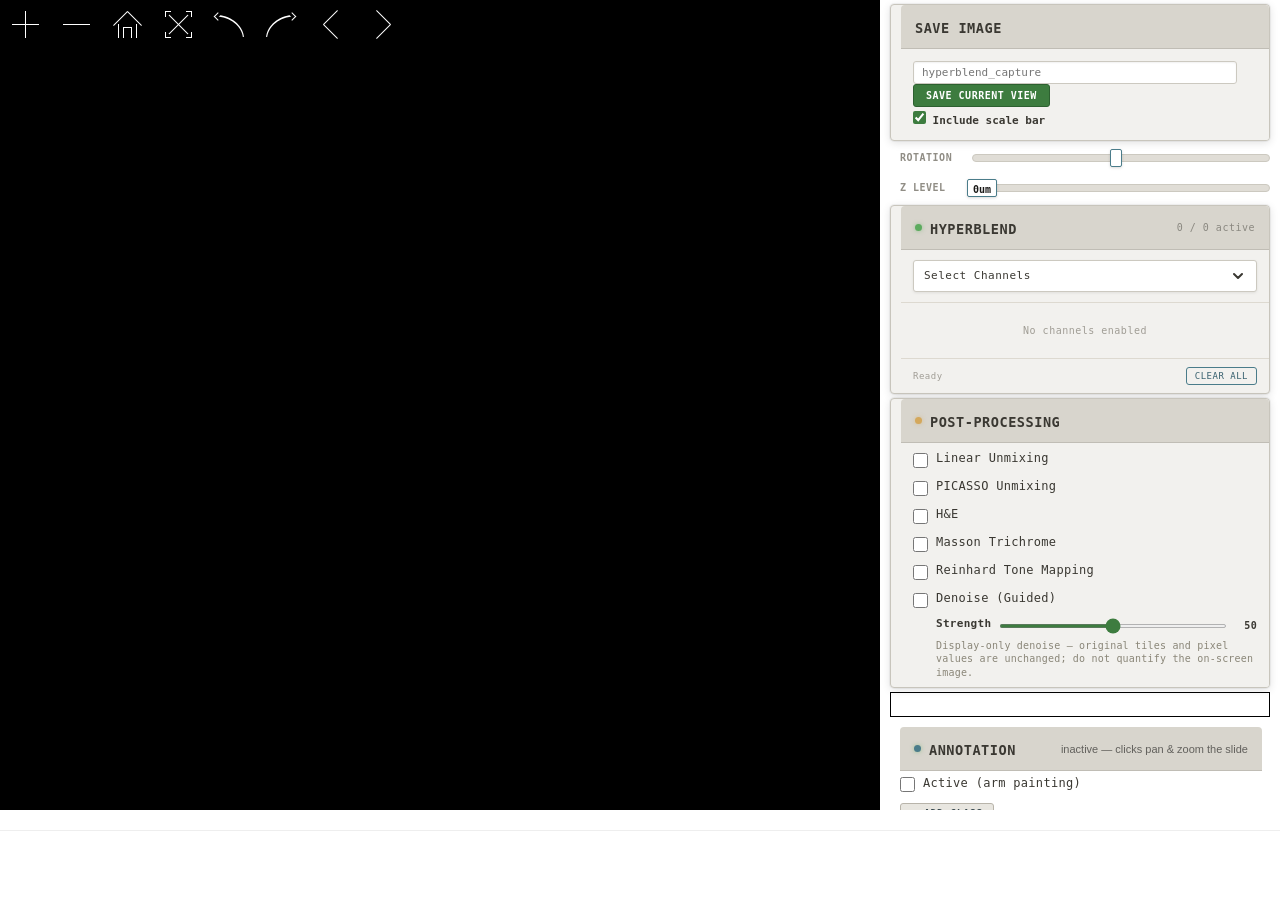
==== zstackHyper.html @ a33de5a5 "feat(annotator): v3.4.4 — the trace step is automatic; halved default vertex density Folds the secon" ====
<!DOCTYPE html>
<html lang="en" style="height:100%">

<head>
	<link rel="icon" href="data:,">
	<script src="openseadragon/lib/jquery-2.2.0.min.js"></script>
	<script src="openseadragon/lib/jquery-ui-1.12.1.min.js"></script>
	<link rel="stylesheet" href="openseadragon/lib/jquery-ui.css">
	<link rel="stylesheet" href="openseadragon/style.css">
	<meta charset="UTF-8">
	<title>hyperOSD Multi-Channel Blending</title>
	<link rel="stylesheet" href="openseadragon/static/css/NISTStyle.css">
	<link rel="stylesheet" href="openseadragon/static/css/NISTPages.css">
	<meta name="viewport" content="width=device-width, initial-scale=1.0">
	<style>
		#filterWindow h3 {
			font-size: 0.85em;
			margin: 8px 0 4px 0;
			padding: 0;
		}

		#filterWindow ul,
		#filterWindow>div:not(#rotationSlider):not(#zlevel) {
			padding-left: 10px;
			margin: 4px 0;
			list-style: none;
		}

		#filterWindow .ui-slider {
			width: 100%;
			margin: 5px 0;
		}

		/* ── Variant A: PICASSO generate-workflow zone, progress bar, pip strip,
		   dependency line, and status band now live in openseadragon/style.css
		   (shared single source of truth across all three viewer copies). ── */
	</style>
</head>

<body>
	<section class="demo">
		<div style="display:flex; width:100%; height:90vh;">
			<div style="flex:1; min-width:0;">
				<div id="openseadragon" role="region" aria-label="Hyperspectral image viewer"
					style="width:100%; height:100%; background-color:black; position:relative;">
					<!-- Spectrum Inspector Panel -->
					<div id="spectrumPanel">
						<div class="sp-header">
							<span class="sp-title-label">Spectrum Inspector</span>
							<span id="spTitle">Pixel (&mdash;, &mdash;)</span>
							<button class="sp-close" id="spClose" title="Close"
								aria-label="Close spectrum inspector">&times;</button>
						</div>
						<canvas id="spPlotCanvas" class="sp-plot" width="380" height="140"></canvas>
						<div class="sp-values" id="spValues"></div>
						<div class="sp-add-row">
							<select id="spComponentSelect" aria-label="Output component">
								<option value="1">Component 1</option>
								<option value="2">Component 2</option>
							</select>
							<button id="spAddToMatrix" title="Add spectrum to unmixing matrix">Add to Matrix</button>
						</div>
						<div class="sp-confirm-popup" id="spConfirmPopup">
							<span id="spConfirmMsg">Replace Component?</span>
							<div class="sp-confirm-btns">
								<button id="spConfirmYes">Replace</button>
								<button id="spConfirmNo">Cancel</button>
							</div>
						</div>
					</div>
				</div>
			</div>
			<div id="filterWindow"
				style="width:400px; min-width:250px; max-height:90vh; overflow-y:auto; overflow-x:hidden; padding:0 10px; box-sizing:border-box;">
				<div id="saveImageSection">
					<div class="cs-header">
						<h3>Save Image</h3>
					</div>
					<div style="padding:8px 12px; background:#f2f1ee;">
						<input type="text" id="saveFilename" placeholder="hyperblend_capture"
							aria-label="Save filename"><br>
						<button id="saveImageBtn">Save Current View</button><br>
						<label><input type="checkbox" id="includeScalebar" checked> Include scale bar</label>
					</div>
				</div>
				<div class="vc-row">
					<span class="vc-label">Rotation</span>
					<div class="vc-slider-wrap">
						<div id="rotationSlider" aria-label="Rotation"></div>
					</div>
				</div>
				<div class="vc-row">
					<span class="vc-label">Z Level</span>
					<div class="vc-slider-wrap">
						<div id="zlevel" aria-label="Z Level">
							<div id="custom-zhandle" class="ui-slider-handle"></div>
						</div>
					</div>
				</div>
				<!-- Channel Selector (HyperBlend) -->
				<div id="channelSelector">
					<div class="cs-header">
						<div class="cs-indicator"></div>
						<h3 id="csTitle">HyperBlend</h3>
						<span class="cs-count" id="csChannelCount">0 / 0 active</span>
					</div>
					<div class="cs-dropdown-zone">
						<button class="cs-dropdown-trigger" id="csDropdownTrigger" type="button" aria-haspopup="listbox"
							aria-expanded="false">
							<span class="cs-label">Select Channels</span>
							<span class="cs-arrow">
								<svg viewBox="0 0 10 10">
									<polyline points="1,3 5,7 9,3" />
								</svg>
							</span>
						</button>
						<div class="cs-dropdown-menu" id="csDropdownMenu" role="listbox" aria-label="Channel selection">
						</div>
					</div>
					<div class="cs-controls-zone" id="csControlsZone">
						<div class="cs-controls-empty" id="csEmptyMsg">No channels enabled</div>
					</div>
					<div class="cs-footer">
						<span class="cs-status" id="csStatusText" aria-live="polite">Ready</span>
						<button class="cs-btn-clear" id="csBtnClear">Clear All</button>
					</div>
				</div>
				<!-- Post-Processing below HyperBlend -->
				<div id="postProcessSection">
					<div class="cs-header">
						<div class="cs-indicator" style="background:#d4a85c; box-shadow:0 0 4px rgba(212,168,92,0.5);">
						</div>
						<h3>Post-Processing</h3>
					</div>
					<div style="padding:4px 12px; background:#f2f1ee;">
						<label class="pp-toggle"><input type="checkbox" id="unmixToggle"><span>Linear
								Unmixing</span></label>
						<label class="pp-toggle"><input type="checkbox" id="picassoToggle"><span>PICASSO
								Unmixing</span></label>
						<label class="pp-toggle"><input type="checkbox" id="heToggle"><span>H&amp;E</span></label>
						<label class="pp-toggle"><input type="checkbox" id="trichromeToggle"><span>Masson
								Trichrome</span></label>
						<label class="pp-toggle"><input type="checkbox" id="reinhardToggle"><span>Reinhard Tone
								Mapping</span></label>
						<label class="pp-toggle"><input type="checkbox" id="denoiseToggle" title="Display-only denoise — original tiles and pixel values are unchanged; do not quantify the on-screen image."><span>Denoise (Guided)</span></label>
						<div id="denoiseStrengthRow"><label for="denoiseStrength">Strength</label><input type="range" id="denoiseStrength" min="0" max="100" step="1" value="50"><span id="denoiseStrengthVal">50</span></div>
						<div id="denoiseDisplayNote">Display-only denoise — original tiles and pixel values are unchanged; do not quantify the on-screen image.</div>
					</div>
				</div>
				<!-- Linear Unmixing Panel (shown when toggle is on) -->
				<div id="unmixPanel" style="display:none;">
					<div class="cs-header" style="justify-content:space-between;">
						<h3>Linear Unmixing</h3>
						<span style="display:flex; gap:6px; align-items:center;">
							<span id="unmixEngagedBadge" class="engaged-badge off">OFF</span>
							<span
								style="font-family:'JetBrains Mono',monospace; font-size:9px; font-weight:600; color:#fff; background:#4a7c8a; padding:2px 6px; border-radius:3px; letter-spacing:0.5px;">PRE-BLEND</span>
						</span>
					</div>
					<div id="unmixPanelBody" style="padding:0; background:#f2f1ee; position:relative;">
						<!-- Dimension bar -->
						<div class="unmix-dim-bar">
							<span class="unmix-dim-label">
								<strong id="unmixDimDisplay">4</strong> outputs &times; <strong
									id="unmixInputCount">16</strong> inputs
							</span>
							<select id="unmixOutputCount" class="pp-select" aria-label="Output channel count">
								<option value="2">2 out</option>
								<option value="3">3 out</option>
								<option value="4" selected>4 out</option>
								<option value="5">5 out</option>
								<option value="6">6 out</option>
								<option value="7">7 out</option>
								<option value="8">8 out</option>
							</select>
						</div>
						<!-- Auto-load status -->
						<div class="unmix-input-zone">
							<span id="autoLoadMsg" class="unmix-autoload-msg" aria-live="polite"></span>
						</div>
						<!-- Status message -->
						<div class="unmix-status-wrap">
							<span id="unmixStatus" class="unmix-status-msg" aria-live="polite"></span>
						</div>
						<!-- Button row -->
						<div class="unmix-btn-row">
							<button id="unmixApply" class="pp-btn pp-btn-apply">Apply</button>
							<button id="unmixZero" class="pp-btn pp-btn-clear" title="Zero out the matrix (does not disengage the filter)">Zero</button>
							<button id="unmixReload" class="pp-btn pp-btn-clear" disabled>Reload</button>
							<label class="pp-btn pp-btn-clear" style="cursor:pointer; margin:0;">
								Load<input type="file" id="unmixLoadFile" accept=".txt" style="display:none">
							</label>
							<button id="unmixSave" class="pp-btn pp-btn-clear">Save</button>
						</div>
						<!-- Editable table editor zone -->
						<div class="unmix-editor-zone" id="unmixEditorZone">
							<div class="unmix-editor-header">
								<span>Matrix Editor</span>
								<span class="unmix-pinv-tag" id="unmixPinvTag" style="display:none;">pinv
									computed</span>
								<span class="unmix-dirty-tag" id="unmixDirtyTag">edited</span>
							</div>
							<div class="unmix-table-scroll">
								<table class="unmix-matrix-table" id="unmixMatrixTable"></table>
							</div>
							<div class="unmix-row-confirm-popup" id="unmixRowConfirmPopup">
								<span id="unmixRowConfirmMsg">Remove Component?</span>
								<div class="unmix-row-confirm-btns">
									<button id="unmixRowConfirmYes">Remove</button>
									<button id="unmixRowConfirmNo">Cancel</button>
								</div>
							</div>
						</div>
					</div>
				</div>
				<!-- PICASSO Unmixing Panel (shown when toggle is on) -->
				<div id="picassoPanel" style="display:none;">
					<div class="cs-header" style="justify-content:space-between;">
						<h3>PICASSO Unmixing</h3>
						<span style="display:flex; gap:6px; align-items:center;">
							<span id="picassoEngagedBadge" class="engaged-badge off">OFF</span>
							<span
								style="font-family:'JetBrains Mono',monospace; font-size:9px; font-weight:600; color:#fff; background:#7a4a8a; padding:2px 6px; border-radius:3px; letter-spacing:0.5px;">PRE-BLEND</span>
						</span>
					</div>
					<div id="picassoPanelBody" style="padding:0; background:#f2f1ee; position:relative;">
						<!-- Generate workflow (Variant A: folded-in #hpDebugSection content) -->
						<div class="gen-zone">
							<div class="gen-row">
								<button id="hpExtractBtn" type="button"><span class="ic"></span>Generate from current view</button>
								<span class="gen-hint"><b>10 iterations</b> on the visible FOV<br>runs in your browser</span>
							</div>
							<div id="hpProgressBar" style="display:none;"><span class="hp-prog-fill"></span><span class="hp-prog-label">Optimizing…</span></div>
							<div class="pip-strip" id="hpPipStrip" aria-hidden="true" style="display:none;"><span class="pip"></span><span class="pip"></span><span class="pip"></span><span class="pip"></span><span class="pip"></span><span class="pip"></span><span class="pip"></span><span class="pip"></span><span class="pip"></span><span class="pip"></span></div>
							<!-- dep status collapsed to one quiet line; expands on click (pure CSS) -->
							<div id="hpDepPanel">
								<input class="dep-collapse" type="checkbox" id="hpDepCollapse">
								<label class="hp-dep-head" for="hpDepCollapse">
									<span class="hp-dep-summary">
										<span class="hp-dep-dot ok" id="hpDepDot"></span>
										<span class="txt" id="hpDepSummaryTxt">Optimizer (in-browser) ready</span>
										<span class="hp-dep-chev">▶</span>
									</span>
									<button id="hpDepRetry" type="button" onclick="event.preventDefault()">Recheck</button>
								</label>
								<div id="hpDepRows"></div>
							</div>
						</div>
						<!-- Dimension bar (N × N matrix) -->
						<div class="unmix-dim-bar">
							<span class="unmix-dim-label">
								<strong id="picassoNDisplay">4</strong>&times;<strong id="picassoNDisplay2">4</strong> matrix
							</span>
						</div>
						<div class="unmix-input-zone" style="padding-top:0;"><span class="unmix-autoload-msg" style="color:#a0764a;">Note: PICASSO currently supports up to 8 channels (N&le;8).</span></div>
						<!-- Auto-load status -->
						<div class="unmix-input-zone">
							<span id="autoLoadMsgPicasso" class="unmix-autoload-msg" aria-live="polite"></span>
						</div>
						<!-- Status band (idle / working / success / unavailable) -->
						<div class="status-band idle" id="picassoStatusBand">
							<span class="lamp"></span>
							<span id="picassoStatus" class="unmix-status-msg" aria-live="polite"></span>
						</div>
						<!-- Button row -->
						<div class="unmix-btn-row">
							<button id="picassoApply" class="pp-btn pp-btn-apply">Apply</button>
							<button id="picassoReload" class="pp-btn pp-btn-clear">Reload</button>
							<label class="pp-btn pp-btn-clear" style="cursor:pointer; margin:0;">
								Load<input type="file" id="picassoLoadFile" accept=".txt" style="display:none">
							</label>
							<button id="picassoSave" class="pp-btn pp-btn-clear">Save</button>
						</div>
						<!-- Matrix editor zone: K stacked N×N tables -->
						<div class="unmix-editor-zone" id="picassoEditorZone">
							<div class="unmix-editor-header">
								<span>Matrix Editor (K stacked tables)</span>
								<span class="picasso-loaded-tag" id="picassoLoadedTag" style="display:none;">picasso v1
									loaded</span>
								<span class="unmix-dirty-tag" id="picassoDirtyTag">edited</span>
							</div>
							<div class="unmix-table-scroll">
								<div id="picassoMatrixTables"></div>
							</div>
						</div>
					</div>
				</div>
				<!-- H&E / Trichrome NIST spinner rows appear here -->
				<ul id="selected"></ul>
				<!-- Hidden: NIST bundle appends filter entries here; toggle via checkboxes above -->
				<ul id="available" style="display:none;"></ul>
				<!-- ANNOTATION-MARKUP-START -->
				<div id="osdAnnSection">
					<div class="cs-header"><span class="cs-indicator osd-ann-dot"></span><h3>Annotation</h3><span id="osdAnnStatus" aria-live="polite"></span></div>
					<label class="pp-toggle"><input type="checkbox" id="osdAnnActive"><span>Active (arm painting)</span></label>
					<div id="osdAnnClassList" class="ann-class-list"></div>
					<button id="osdAnnAddClass" class="pp-btn">+ Add class</button>
					<div class="pp-row">
						<label><input type="radio" name="osdAnnTool" id="osdAnnToolPolygon" value="polygon" checked title="Click to place vertices; double-click or Enter closes; click-drag draws freehand and closes on release; Esc cancels. Click inside one of your polygons to select it and drag its handles to reshape, or drag on an edge to add a handle; click a handle to select it (it turns yellow), then Backspace/Delete removes it (a triangle keeps its three); Esc deselects. The eraser cannot remove pixels inside a hand-drawn polygon — it only erases brush paint outside them (traced polygons are editable with the brush and eraser). Backspace/Delete removes the selected polygon (erases that class's pixels inside it — Undo restores both)."> Polygon (P)</label>
						<label><input type="radio" name="osdAnnTool" id="osdAnnToolBrush" value="brush" title="Paint with the active class. Hold Alt to erase (Brush mode only). Shift+wheel resizes the brush."> Brush (B)</label>
					</div>
					<div class="pp-row">
						<span>Brush</span>
						<input type="range" id="osdAnnBrushSize" min="1" max="100" step="1" value="25">
						<span id="osdAnnBrushSizeVal">25</span><span>px</span>
					</div>
					<div class="pp-row">
						<span title="Resolution of the mask PNGs Save Mask writes (shorter side in px). Any setting reloads here; Full keeps every pixel.">Downscale</span>
						<label><input type="radio" name="osdAnnDownscale" value="none"> Full</label>
						<label><input type="radio" name="osdAnnDownscale" value="4096" checked> 4096</label>
						<label><input type="radio" name="osdAnnDownscale" value="2048"> 2048</label>
					</div>
					<button id="osdAnnClearBtn" class="pp-btn pp-btn-clear">Clear Mask</button>
					<button id="osdAnnSaveBtn" class="pp-btn" title="Downloads one binary PNG per class with pixels (white = that class, black = everything else) at the Downscale resolution, PLUS a classes.json — several files at once. To reopen here, Load Mask them ALL together.">Save Mask</button>
					<button id="osdAnnLoadBtn" class="pp-btn" title="Reopen a save — select EVERY mask PNG from that save AND its classes.json together in one pick (multi-select). A single PNG on its own loads as a legacy label mask and its pixels are traced into editable polygons.">Load Mask</button>
					<input type="file" id="osdAnnLoadFile" accept=".png,.json,image/png,application/json" multiple style="display:none">
					<button id="osdAnnUndoBtn" class="pp-btn" disabled>Undo</button>
					<button id="osdAnnRedoBtn" class="pp-btn" disabled>Redo</button>
					<style>
						#osdAnnSection { padding: 6px 8px; }
						#osdAnnSection .osd-ann-dot { background: #4a7c8a; }
						#osdAnnSection .pp-row { display: flex; align-items: center; gap: 6px; margin: 4px 0; }
						#osdAnnSection #osdAnnBrushSize { flex: 1; }
						#osdAnnSection #osdAnnStatus { margin-left: auto; font-size: 11px; opacity: 0.8; }
						#osdAnnSection button { margin: 4px 4px 0 0; }
							#osdAnnSection .pp-btn:not(.pp-btn-clear) { background: #e8e6e0; color: #3a4a50; border: 1px solid #b8b4aa; }
							#osdAnnSection .pp-btn:not(.pp-btn-clear):hover:not(:disabled) { background: #4a7c8a; color: #fff; border-color: #4a7c8a; }
							#osdAnnSection .pp-btn:disabled { opacity: 0.45; cursor: default; }
							#osdAnnSection.ann-disarmed .pp-row { opacity: 0.45; }
							#osdAnnSection #osdAnnSaveBtn { background: #4a7c8a; color: #fff; border-color: #3a6270; }
							#osdAnnSection #osdAnnSaveBtn:hover:not(:disabled) { background: #3a6270; border-color: #2d4d58; }
						#osdAnnClassList .ann-crow{display:flex;align-items:center;gap:6px;margin:3px 0;}
						#osdAnnClassList input[type=color]{width:22px;height:22px;padding:0;border:none;}
						#osdAnnClassList input[type=text]{flex:1;}
					</style>
				</div>
				<!-- ANNOTATION-MARKUP-END -->
			</div>
		</div>
	</section>

	<hr>
	<!-- Phase 1: Load OSD 6.0.2 -->
	<script src="openseadragon/openseadragon-bin-6.0.2/openseadragon.js"></script>

	<!-- Phase 2: Snapshot OSD 6.0.2 properties before the filter bundle's
	     embedded OSD 2.1.0 clobbers them. The bundle's "||" guard only
	     protects the top-level function, but its IIFEs still overwrite
	     constructors (Viewer, Tile, TiledImage, etc.) on the same object. -->
	<script type="text/javascript">
		var imagePath = 'openseadragon/images';
		window.__osd602 = { props: {}, viewerProto: {} };
		(function () {
			var osd = window.OpenSeadragon;
			Object.getOwnPropertyNames(osd).forEach(function (key) {
				window.__osd602.props[key] = Object.getOwnPropertyDescriptor(osd, key);
			});
			if (osd.Viewer) {
				Object.getOwnPropertyNames(osd.Viewer.prototype).forEach(function (key) {
					window.__osd602.viewerProto[key] = Object.getOwnPropertyDescriptor(osd.Viewer.prototype, key);
				});
			}
		})();
	</script>

	<!-- Phase 3: Load filter bundle (OSD 2.1.0 clobbers, filter plugin adds Filters/FilterPlugin/setFilterOptions) -->
	<script src="openseadragon/openseadragon-filtering-nistfuncs-12ch.js"></script>

	<!-- Phase 4: Restore OSD 6.0.2 properties, keeping filter plugin additions -->
	<script type="text/javascript">
		(function () {
			var osd = window.OpenSeadragon;
			var snap = window.__osd602;

			// Save filter plugin additions before restoring 6.0.2
			var savedFilters = osd.Filters;
			var savedFilterPlugin = osd.FilterPlugin;
			var savedSetFilterOptions = osd.Viewer && osd.Viewer.prototype.setFilterOptions;

			// Restore all 6.0.2 own properties (overwrites 2.1.0 clobbers)
			Object.keys(snap.props).forEach(function (key) {
				Object.defineProperty(osd, key, snap.props[key]);
			});
			// Restore 6.0.2 Viewer.prototype methods
			if (osd.Viewer) {
				Object.keys(snap.viewerProto).forEach(function (key) {
					Object.defineProperty(osd.Viewer.prototype, key, snap.viewerProto[key]);
				});
			}

			// Delete OSD 2.1.0-only properties that leaked onto the namespace and
			// were NOT present in the 6.0.2 snapshot. defineProperty above restored
			// every 6.0.2-era own prop, but any property the 2.1.0 IIFE *added*
			// (rather than clobbered) survives the restore. Sweep them out so the
			// namespace matches 6.0.2 + the two filter-plugin additions we keep.
			// MUST run before Phases 5/6 (hyperblend-webgl.js + scalebar) add their
			// own OSD props — running later would delete those and break the drawer.
			// setFilterOptions lives on Viewer.prototype (not osd), so it is untouched.
			Object.getOwnPropertyNames(osd).forEach(function (key) {
				if (Object.prototype.hasOwnProperty.call(snap.props, key)) return;
				if (key === 'Filters' || key === 'FilterPlugin') return;
				console.warn('[hyperOSD] shim: deleting OSD 2.1.0-only leaked property: ' + key);
				try { delete osd[key]; } catch (e) { }
			});

			// Re-apply filter plugin additions onto restored 6.0.2
			osd.Filters = savedFilters;
			osd.FilterPlugin = savedFilterPlugin;
			if (savedSetFilterOptions) {
				osd.Viewer.prototype.setFilterOptions = savedSetFilterOptions;
			}

			delete window.__osd602;
			console.log("[hyperOSD] OSD " + osd.version.versionStr + " restored with NIST filter plugin.");
		})();
	</script>

	<!-- Phase 4b: Suppress OSD 6.0.2 deprecation warnings from the NIST filter bundle -->
	<script type="text/javascript">
		(function () {
			var osdConsole = OpenSeadragon.console;
			var origError = osdConsole.error;
			var origWarn = osdConsole.warn;
			// Once-per-unique-message suppression: the first occurrence of each
			// distinct deprecation message (keyed on the first ~60 chars) is logged
			// once via the ORIGINAL console fn (bypassing the filter — no recursion),
			// prefixed so it is clearly a one-time audit. Subsequent identical
			// messages are swallowed. Not a fixed allowlist (OSD uses several
			// phrasings) and not init-time-only (the canvas path emits per-tile).
			var seenDeprecations = {};
			osdConsole.error = function () {
				if (arguments[0] && typeof arguments[0] === 'string' && arguments[0].indexOf('deprecated') !== -1) {
					var ekey = arguments[0].slice(0, 60);
					if (!seenDeprecations[ekey]) {
						seenDeprecations[ekey] = true;
						origError.call(osdConsole, '[hyperOSD] suppressing repeated OSD deprecation:', arguments[0]);
					}
					return;
				}
				origError.apply(osdConsole, arguments);
			};
			osdConsole.warn = function () {
				if (arguments[0] && typeof arguments[0] === 'string' && arguments[0].indexOf('deprecated') !== -1) {
					var wkey = arguments[0].slice(0, 60);
					if (!seenDeprecations[wkey]) {
						seenDeprecations[wkey] = true;
						origWarn.call(osdConsole, '[hyperOSD] suppressing repeated OSD deprecation:', arguments[0]);
					}
					return;
				}
				origWarn.apply(osdConsole, arguments);
			};
		})();
	</script>

	<!-- Phase 5: Load HyperBlend WebGL drawer (registers as 'hyperblend-webgl' on OpenSeadragon) -->
	<script src="openseadragon/hyperblend-webgl.js"></script>

	<!-- Phase 6: Load scalebar plugin (DOM overlay, safe after OSD 6.0.2 restore) -->
	<script src="openseadragon/openseadragon-scalebar.js"></script>
	<!-- ANNOTATION-SCRIPT-START -->
	<script src="openseadragon/osd-annotator.js"></script>
	<!-- ANNOTATION-SCRIPT-END -->

	<script type="text/javascript">
		// Detect whether to use WebGL blending or CPU fallback
		var useWebGLBlend = (typeof HyperBlendWebGLDrawer !== 'undefined') && HyperBlendWebGLDrawer.isSupported();
		console.log("[hyperOSD] WebGL blending " + (useWebGLBlend ? "ENABLED" : "DISABLED (CPU fallback)"));

		// ===== DATASET CONFIGURATION =====
		// Edit these variables to configure for your dataset.
		// Active config: PICASSO validation medium fixture (single-z, 4ch RGBA, synthetic).
		// To switch back to RGB 12ch real data: set umPerPixel=0.258, zLevelCount=2,
		// zLevelValues=[0,3], channelsPerImage=3, defaultChannels=[1,2,3],
		// defaultPicasso=false, and swap the commented imageSources blocks below.
		var umPerPixel = 1.0;            // synthetic — scale bar is decorative for this fixture
		var zLevelCount = 2;             // multi-z z-switch test fixture (see demo/multi_z_test/)
		var zLevelValues = [0, 3];    // z-level labels in micrometers
		var channelsPerImage = 3;        // 4 = RGBA (all channels active); 3 = RGB (alpha slots locked)
		var defaultChannels = [1, 2, 3, 4]; // 1-based channel numbers to enable on startup
		var imageSources = [             // DZI tile source paths (grouped by z-level)
			// Multi-z z-switch test fixture (generated by demo/multi_z_test/generate_multi_z_dataset.py).
			// Backup of the previous single-z PICASSO config lives in
			//   demo/multi_z_test/zstackHyper_config_backup.txt
			//"demo/multi_z_test/deepzoom_RGBA/0.0um/1/stitch.xml",
			//"demo/multi_z_test/deepzoom_RGBA/1.0um/1/stitch.xml",
			//"demo/multi_z_test/deepzoom_RGBA/2.0um/1/stitch.xml",
			// Synthetic 16ch test dataset (4 spectral components, peaks at ch2/6/12/15)
			// "test_synthetic/deepzoom_RGBA/0.0um/1/stitch.xml",
			// "test_synthetic/deepzoom_RGBA/0.0um/2/stitch.xml",
			// "test_synthetic/deepzoom_RGBA/0.0um/3/stitch.xml",
			// "test_synthetic/deepzoom_RGBA/0.0um/4/stitch.xml",
			// // RGBA 16ch (real data)
			// "hyperBlend_SampleData/deepzoom_RGBA_16CH/0.0um/1/stitch.xml",
			// "hyperBlend_SampleData/deepzoom_RGBA_16CH/0.0um/2/stitch.xml",
			// "hyperBlend_SampleData/deepzoom_RGBA_16CH/0.0um/3/stitch.xml",
			// "hyperBlend_SampleData/deepzoom_RGBA_16CH/0.0um/4/stitch.xml",
			// "hyperBlend_SampleData/deepzoom_RGBA_16CH/4.0um/1/stitch.xml",
			// "hyperBlend_SampleData/deepzoom_RGBA_16CH/4.0um/2/stitch.xml",
			// "hyperBlend_SampleData/deepzoom_RGBA_16CH/4.0um/3/stitch.xml",
			// "hyperBlend_SampleData/deepzoom_RGBA_16CH/4.0um/4/stitch.xml",
			// PICASSO validation — medium fixture (more visible mixing, ≤3 LSB recovery)
			// "demo/picasso-validation/deepzoom_RGBA/medium/0.0um/1/stitch.xml",
			// // PICASSO validation — gentle fixture (committed, deterministic, 4ch synthetic)
			// "demo/picasso-validation/deepzoom_RGBA/gentle/0.0um/1/stitch.xml",
			// RGB 12ch real data (gitignored) — also restore scalar config above
			 "hyperBlend_SampleData/deepzoom_RGB_12CH/0.0um/1/stitch.xml",
			 "hyperBlend_SampleData/deepzoom_RGB_12CH/0.0um/2/stitch.xml",
			 "hyperBlend_SampleData/deepzoom_RGB_12CH/0.0um/3/stitch.xml",
			 "hyperBlend_SampleData/deepzoom_RGB_12CH/0.0um/4/stitch.xml",
			 "hyperBlend_SampleData/deepzoom_RGB_12CH/3.0um/1/stitch.xml",
			 "hyperBlend_SampleData/deepzoom_RGB_12CH/3.0um/2/stitch.xml",
			 "hyperBlend_SampleData/deepzoom_RGB_12CH/3.0um/3/stitch.xml",
			 "hyperBlend_SampleData/deepzoom_RGB_12CH/3.0um/4/stitch.xml",
		];
		// ----- Linear Unmixing default matrix -----
		// Path is relative to this HTML file. If missing or NaN, a zero-filled table is shown.
		// Empty ('') by default so the viewer runs cleanly with no probe; set a
		// filename (e.g. 'unmix_matrix.txt') to auto-load a matrix on startup.
		var matrixFileName = '';
		var defaultUnmixing = false;              // true = auto-Apply Linear Unmixing on startup (requires matrixFileName)

		// ----- PICASSO default matrix (K stacked N×N iteration matrices) -----
		// Path is relative to this HTML file. Empty ('') by default so the viewer
		// runs cleanly with no probe; set a filename (e.g.
		// 'demo/picasso-validation/medium_M_p.txt') to auto-load on startup.
		var picassoMatrixFileName = '';
		var defaultPicasso = false;               // true = auto-Apply PICASSO on startup (requires picassoMatrixFileName)

		// ----- Post-processing filter defaults -----
		var defaultHE = false;                    // true = enable H&E staining on startup
		var defaultTrichrome = false;             // true = enable Masson Trichrome on startup (mutex with H&E)
		var defaultReinhard = false;              // true = Reinhard tone mapping on startup (false = knee curve)

		// ----- Channel customization -----
		var defaultChannelHues = {};              // per-channel hue overrides, 1-based: e.g. {1: 0.0, 3: 0.33, 5: 0.66}

		// ----- Viewer feel ----- (subjective; tuned for snappier pan/zoom. OSD defaults: animationTime 1.2, springStiffness 6.5)
		var animationTime = 0.7;                  // seconds for pan/zoom spring to settle (lower = snappier)
		var springStiffness = 8.0;                // pan/zoom spring stiffness (higher = snappier)
		// ===== END DATASET CONFIGURATION =====

		// Derive channel mode from channelsPerImage and expose globally for WebGL drawer
		if (channelsPerImage === 3) {
			window.__hyperBlendChannelMode = 'rgb';
		}

		var viewer = new OpenSeadragon({
			id: 'openseadragon',
			preserveViewport: true,
			showRotationControl: true,
			showNavigator: false,
			maxZoomPixelRatio: 15,
			prefixUrl: "openseadragon/openseadragon-bin-6.0.2/",
			crossOriginPolicy: 'Anonymous',
			// Raised from OSD default (200) to 300 for cache headroom. The WebGL
			// drawer's GPU tile cache and tile-drop rejection logic retain fine
			// tiles independently of OSD's cache, so OSD eviction does not cause
			// visual degradation.
			maxImageCacheCount: 300,
			// Concurrent tile-load cap, bounding gesture flooding on large 1024px datasets
			// (the pipeline standard, where this is the right tradeoff). Real-GPU 16ch
			// testing: a low cap (8) made fast zoom-out visibly tile-in on a non-standard
			// 256px dataset; 24 is the chosen balance. Small-tile / many-source datasets
			// that still lag can raise toward 0 (unbounded = pre-3.1 behavior).
			imageLoaderLimit: 24,
			animationTime: animationTime,
			springStiffness: springStiffness,
			immediateRender: true,
			// Use WebGL HyperBlend drawer if supported, otherwise fall back to canvas
			// (canvas mode uses the NIST filter bundle for CPU-based blending)
			drawer: useWebGLBlend ? ['hyperblend-webgl', 'canvas'] : 'canvas'
		});

		$('#filterWindow').resizable({
			handles: 'w',
			minWidth: 250,
			maxWidth: 800,
			resize: function (event, ui) {
				ui.position.left = ui.originalPosition.left;
			}
		});

		// ---- Save Image button ----
		$('#saveImageBtn').on('click', function () {
			// Use captureCanvas() (readPixels-based) so we don't need
			// preserveDrawingBuffer — saves significant VRAM on Retina/large displays
			var outCanvas;
			if (viewer.drawer.captureCanvas) {
				outCanvas = viewer.drawer.captureCanvas();
			} else {
				// Fallback for canvas drawer
				var canvas = viewer.drawer.canvas;
				if (!canvas) { alert('Canvas not available'); return; }
				outCanvas = document.createElement('canvas');
				outCanvas.width = canvas.width;
				outCanvas.height = canvas.height;
				var ctx2 = outCanvas.getContext('2d');
				ctx2.drawImage(canvas, 0, 0);
			}
			if (!outCanvas) { alert('Capture failed'); return; }

			// Composite a bigger scalebar on bottom-right of saved image
			var ctx = outCanvas.getContext('2d');
			var includeBar = document.getElementById('includeScalebar');
			if (includeBar && includeBar.checked && viewer.scalebarInstance && viewer.scalebarInstance.getAsCanvas) {
				var sbCanvas = viewer.scalebarInstance.getAsCanvas();
				var scale = 2.0;
				var sw = sbCanvas.width * scale;
				var sh = sbCanvas.height * scale;
				var margin = 20;
				var dx = outCanvas.width - sw - margin;
				var dy = outCanvas.height - sh - margin;
				ctx.drawImage(sbCanvas, 0, 0, sbCanvas.width, sbCanvas.height, dx, dy, sw, sh);
			}

			outCanvas.toBlob(function (blob) {
				if (!blob) { alert('Screenshot failed'); return; }
				var url = URL.createObjectURL(blob);
				var a = document.createElement('a');
				a.href = url;
				var rawName = (document.getElementById('saveFilename').value || '').trim();
				var fname;
				if (rawName) {
					fname = rawName.replace(/[<>:"/\\|?*]/g, '_');
					if (!/\.png$/i.test(fname)) fname += '.png';
				} else {
					var ts = new Date().toISOString().replace(/[:.]/g, '-').slice(0, 19);
					fname = 'hyperblend_capture_' + ts + '.png';
				}
				a.download = fname;
				document.body.appendChild(a);
				a.click();
				document.body.removeChild(a);
				setTimeout(function () { URL.revokeObjectURL(url); }, 5000);
			}, 'image/png');
		});

		// ---- DEBUG: PICASSO Phase-2 FOV extraction (demo-only) ----
		// Chunked base64 encoder: a flat btoa(String.fromCharCode(...buf))
		// overflows the call stack at ~1M bytes (1024^2 canvas). Encode in 8KB
		// windows over slices, then btoa the concatenated binary string.
		function _hpBase64(buf) {
			var CHUNK = 0x2000; // 8KB-window of bytes per fromCharCode call
			var binary = '';
			for (var off = 0; off < buf.length; off += CHUNK) {
				binary += String.fromCharCode.apply(null, buf.subarray(off, off + CHUNK));
			}
			return btoa(binary);
		}
		// Shared optimizer-server base URL. Same-origin when the page is served
		// over http(s) by app.py (any port); localhost:8765 fallback only for
		// file:// / standalone. Both _hpGenerate and the dep-panel health check
		// resolve the base through this single helper. (both-files parity token)
		function _hpServerBase() {
			return (window.__HP_SERVER_OVERRIDE || (location.protocol.indexOf('http') === 0 ? location.origin : 'http://127.0.0.1:8765'));
		}
		// Dependency checklist: fetch /health and render the server-reachable line
		// plus one row per optimizer dependency. Fired on page load and on the
		// #hpDepRetry click. Ugly-OK, no v4 theme.
		function _hpHealthCheck() {
			var $rows = $('#hpDepRows');
			if (!$rows.length) return;
			// FINDING 3: drive the COLLAPSED summary dot/text from real worker availability —
			// green "Optimizer (in-browser) ready" when a module worker can run over http,
			// amber "Optimizer (in-browser) unavailable — serve over http://" otherwise. The
			// literal "Optimizer (in-browser)" substring is a byte-identity sync-test guard.
			function _setDepSummary(workerOk) {
				var $dot = $('#hpDepDot'), $txt = $('#hpDepSummaryTxt');
				if ($dot && $dot.length && typeof $dot.removeClass === 'function') { $dot.removeClass('ok bad warn').addClass(workerOk ? 'ok' : 'warn'); }
				if ($txt && $txt.length && typeof $txt.text === 'function') { $txt.text(workerOk ? 'Optimizer (in-browser) ready' : 'Optimizer (in-browser) unavailable — serve over http://'); }
			}
			$rows.html('<div class="hp-dep-line hp-dep-wait">… checking</div>');
			fetch(_hpServerBase() + '/health', { method: 'GET' }).then(function (resp) {
				if (!resp.ok) throw new Error('bad status');
				return resp.json();
			}).then(function (h) {
				// Worker-primary, server-optional framing: the in-browser JS worker is the
				// default optimizer path; the Flask server is opt-in only and its health is
				// informational. Lead with the worker line; render server reachability + deps
				// as the optional secondary section.
				var workerOk = (typeof Worker !== 'undefined' && location.protocol.indexOf('http') === 0);
				_setDepSummary(workerOk);
				var html = workerOk
					? '<div class="hp-dep-line hp-dep-ok">✓ in-browser optimizer ready (primary)</div>'
					: '<div class="hp-dep-line hp-dep-bad">✗ in-browser optimizer unavailable — serve over http://</div>';
				html += '<div class="hp-dep-line hp-dep-ok">✓ optimizer server reachable (optional)</div>';
				var deps = (h && h.deps) ? h.deps : {};
				for (var name in deps) {
					if (!Object.prototype.hasOwnProperty.call(deps, name)) continue;
					var d = deps[name];
					if (d && d.installed) {
						html += '<div class="hp-dep-line hp-dep-ok">✓ ' + name + ' ' + (d.version || '') + ' (optional)</div>';
					} else {
						html += '<div class="hp-dep-line hp-dep-bad">✗ ' + name + ' (missing, optional)</div>';
					}
				}
				$rows.html(html);
			}).catch(function () {
				// In-browser worker is the default no-server path: a failed /health probe
				// is expected and must NOT show the red 'not reachable' banner. Show a
				// benign no-server line instead. Only fall through to the honest red line
				// when the worker is also unavailable (file:// / no Worker support).
				// NOTE: this banner is informational, not a health guarantee — the worker
				// module is validated lazily on first Extract→PICASSO, and _hpRunWorker
				// falls back to the server on a worker load/error/timeout.
				var workerOk = (typeof Worker !== 'undefined' && location.protocol.indexOf('http') === 0);
				_setDepSummary(workerOk);
				if (workerOk) {
					$rows.html('<div class="hp-dep-line hp-dep-ok">✓ in-browser optimizer ready (no server needed)</div>');
				} else {
					$rows.html('<div class="hp-dep-line hp-dep-bad">✗ in-browser optimizer unavailable — serve over http:// (or opt into the server)</div>');
				}
			});
		}
		$(document).on('click', '#hpDepRetry', function () { _hpHealthCheck(); });
		// On-load dep-checklist probe — UNCONDITIONAL (spec Feature 2: probe on page
		// load). When served by hyperpicasso-app the same-origin /health resolves and
		// the checklist auto-renders. Under a bare static fixture (no Flask /health
		// route) the same-origin /health returns 404 → _hpHealthCheck's existing
		// !resp.ok throw → .catch() → honest red 'not reachable' line. The strict
		// no-404 smoke contract whitelists /health (see test_zstack_html_runtime).
		$(window).on('load', function () {
			_hpHealthCheck();
		});
		function _hpExtractFOV() {
			// Step 1: drawer guard — canvas drawer has no FBOs to read.
			if (!viewer || !viewer.drawer || viewer.drawer.getType() !== 'hyperblend-webgl') {
				alert('Extract requires the WebGL drawer (disable H&E/Trichrome/canvas filters)');
				console.warn('[hpExtract] aborted: WebGL drawer required');
				return;
			}
			// Step 2: full visible canvas region, CSS px, origin (0,0). Per the
			// locked API contract, measure viewer.canvas directly so the requested
			// rectangle matches OpenSeadragon's visible canvas exactly.
			var w = viewer.canvas.clientWidth;
			var h = viewer.canvas.clientHeight;
			var region = viewer.drawer.readChannelRegion(0, 0, w, h);
			if (!region) {
				alert('FBOs not ready — pan/interact once then retry');
				console.warn('[hpExtract] aborted: readChannelRegion returned null');
				return;
			}
			var W = region.width, H = region.height, N = W * H;
			// Step 3: de-interleave 4 RGBA planes (GL-order bytes) into 16 uint8 planes.
			var channels = [];
			for (var i = 0; i < 4; i++) {
				var src = region.planes[i];
				for (var c = 0; c < 4; c++) {
					var plane = new Uint8Array(N);
					for (var p = 0; p < N; p++) {
						plane[p] = src[p * 4 + c];
					}
					channels[i * 4 + c] = _hpBase64(plane);
				}
			}
			// Step 4: enabledMask from the authoritative drawer config (enforces
			// _lockedChannels — RGB alpha slots 3/7/11/15 return enabled:false).
			var cfg = viewer.drawer.getChannelConfig();
			var enabledMask = [];
			for (var ei = 0; ei < 16; ei++) {
				enabledMask[ei] = (cfg[ei] && cfg[ei].enabled) ? 1 : 0;
			}
			// Step 5: unmix matrix (read live unmix state, NOT the PICASSO table).
			var unmixMatrix = null, numOutputs = null;
			if (window._unmixingActive && window._unmixMatrix) {
				unmixMatrix = Array.from(window._unmixMatrix);
				numOutputs = window._unmixOutputCount;
			}
			// Step 6: stash for Playwright pickup (step-3 will swap this for a POST).
			window.__hpExtract = {
				width: W,
				height: H,
				channelsPerImage: (window.__hyperBlendChannelMode === 'rgb' ? 3 : 4),
				channels: channels,
				enabledMask: enabledMask,
				unmixMatrix: unmixMatrix,
				numOutputs: numOutputs
			};
			var enabledIdx = [];
			for (var k = 0; k < 16; k++) { if (enabledMask[k]) enabledIdx.push(k); }
			console.log('[hpExtract] ' + W + 'x' + H + ', ' + enabledIdx.length +
				' enabled, channels=[' + enabledIdx.join(',') + ']');
		}
		// NOTE: #hpExtractBtn click handler (Phase 3) is bound inside
		// initBlendingLogic, where _setPicassoCurrentMp/_markPicassoDirty are in
		// scope. _hpExtractFOV (above) is reachable from there via outer closure.

		// ---- Scale bar ----
		if (umPerPixel > 0) viewer.scalebar({
			type: OpenSeadragon.ScalebarType.MICROSCOPY,
			pixelsPerMeter: 1e6 / umPerPixel,
			location: OpenSeadragon.ScalebarLocation.BOTTOM_RIGHT,
			xOffset: 10,
			yOffset: 10,
			stayInsideImage: false,
			color: 'black',
			fontColor: 'black',
			backgroundColor: 'rgba(255, 255, 255, 0.8)',
			fontSize: '14px',
			barThickness: 3
		});

		// Derive layer count from the source array
		var imagesPerZ = imageSources.length / zLevelCount;
		if (imagesPerZ !== Math.floor(imagesPerZ) || imagesPerZ < 1 || imagesPerZ > 4) {
			alert("[hyperOSD] Configuration error: imageSources.length (" + imageSources.length +
				") must be evenly divisible by zLevelCount (" + zLevelCount + "), with 1-4 images per z-level.");
			throw new Error("Invalid dataset configuration");
		}
		window.imagesPerZ = imagesPerZ;  // expose for WebGL drawer
		var currentZIndex = 0;
		window.currentZIndex = 0;
		var allLayers = []; // allLayers[zIdx][layerIdx] = TiledImage (sparse — only loaded z-levels have entries)
		window.allLayers = allLayers;
		var totalToLoad = imagesPerZ;  // only load z=0 at startup
		var totalLoaded = 0;
		var _pendingZIndex = null;   // z-index requested but not yet loaded
		var _zSwitchGen = 0;         // generation counter to discard stale load callbacks
		var _prefetchStarted = {};   // zIdx -> true while addTiledImage callbacks pending
		var _stepZTimer = null;      // trailing-edge debounce timer for _stepZ
		var _stepZPending = null;    // accumulated step target while debounce is pending
		var _prefetchTimer = null;   // deferred z±1 prefetch timer (eviction stays synchronous)

		// Every write to allLayers[z][l] goes through here. That slot is the ONLY handle by
		// which a TiledImage can ever reach removeItem, so overwriting it orphans the previous
		// occupant in viewer.world for the page lifetime — still preload:true, still fetching
		// tiles, never destroy()-ed. Remove it first.
		// Not guarded against removing a VISIBLE item because that case is unreachable:
		// currentZIndex is always fully loaded after commit (_evictZLevel early-returns for it,
		// _evictFarZLevels only touches |z - activeZ| > 1), so switchZLevel takes the commit
		// branch and never calls _loadZLevel(currentZIndex); _prefetchAdjacent skips fully
		// loaded z; and z=0's initial batch runs before the z-controls exist.
		function _setLayerSlot(zIdx, layerIdx, item) {
			var row = allLayers[zIdx];
			if (!row) { return; }
			var prev = row[layerIdx];
			if (prev && prev !== item) { viewer.world.removeItem(prev); }
			row[layerIdx] = item;
		}

		// DOM cache for NIST channel spinners (populated once in initBlendingLogic)
		var _nistEn = new Array(16);  // checkbox elements
		var _nistH  = new Array(16);  // hue input elements
		var _nistG  = new Array(16);  // gain input elements

		function _populateNistCache() {
			for (var i = 0; i < 16; i++) {
				_nistEn[i] = document.querySelector('input[type="checkbox"][id^="en-' + i + '-"]') || null;
				_nistH[i]  = document.querySelector('span[id^="h-' + i + '-"] input') || null;
				_nistG[i]  = document.querySelector('span[id^="g-' + i + '-"] input') || null;
			}
		}

		// Initialize the 2D array
		for (var z = 0; z < zLevelCount; z++) {
			allLayers[z] = [];
		}

		// ---- Event-driven initialization flags ----
		var _imagesLoaded = false;
		var _bundleReady = false;
		document.addEventListener('hyperblend-ready', function () {
			_bundleReady = true;
			if (_imagesLoaded) initBlendingLogic();
		});
		if (window.__hyperBlendReady) {
			_bundleReady = true;
		}

		// Load only z=0 at startup (lazy z-level loading)
		for (var _li = 0; _li < imagesPerZ; _li++) {
			(function (layerIdx) {
				var src = imageSources[layerIdx];
				viewer.addTiledImage({
					tileSource: src,
					opacity: (layerIdx === 0) ? 1 : 0,
					preload: true,
					success: function (event) {
						_setLayerSlot(0, layerIdx, event.item);
						totalLoaded++;
						console.log("[hyperOSD] z=0 image " + layerIdx + " loaded: " + src);
						if (totalLoaded === totalToLoad) {
							console.log("[hyperOSD] z=0 loaded (" + imagesPerZ + " layers). Lazy loading enabled for " + zLevelCount + " z-levels.");
							_imagesLoaded = true;
							if (_bundleReady) initBlendingLogic();
							// Defer the z±1 prefetch (same 750 ms grace as commit-time) so
							// z=0 tiles get exclusive loader/network priority at startup.
							clearTimeout(_prefetchTimer);
							_prefetchTimer = setTimeout(function () {
								_prefetchTimer = null;
								if (_pendingZIndex !== null || currentZIndex !== 0) return;
								_prefetchAdjacent(0);
							}, 750);
						}
					},
					error: function (event) {
						console.error("[hyperOSD] FAILED to load z=0 layer " + layerIdx + ": " + src);
						_setLayerSlot(0, layerIdx, null);
						totalLoaded++;
						if (totalLoaded === totalToLoad) {
							_imagesLoaded = true;
							if (_bundleReady) initBlendingLogic();
						}
					}
				});
			})(_li);
		}

		$("#rotationSlider").slider({
			min: -180,
			max: 180,
			slide: function (event, ui) {
				viewer.viewport.setRotation(ui.value);
			}
		});

		var zHandle = $("#custom-zhandle");
		$("#zlevel").slider({
			min: 0,
			max: zLevelCount - 1,
			orientation: "horizontal",
			create: function () {
				zHandle.text(zLevelValues[0] + "um");
			},
			slide: function (event, ui) {
				// Label-only during scrub — no z-switch work until release
				zHandle.text(zLevelValues[ui.value] + "um");
			},
			stop: function (event, ui) {
				switchZLevel(ui.value);
			}
		});

		// ---- Z-level prev/next OSD toolbar buttons ----
		// Only shown for multi-z datasets. Hooks switchZLevel and keeps the
		// jQuery UI slider in sync so both controls reflect the same z.
		if (zLevelCount > 1) {
			var _osdPrefix = "openseadragon/openseadragon-bin-6.0.2/";
			function _stepZ(delta) {
				// currentZIndex only updates at commit — accumulate from the pending
				// target so rapid multi-clicks step relative to the last requested z.
				var base = (_stepZPending !== null) ? _stepZPending : currentZIndex;
				var target = base + delta;
				if (target < 0 || target > zLevelCount - 1) return;
				// Slider value + zHandle label stay synchronous (immediate feedback)
				$('#zlevel').slider('value', target);
				zHandle.text(zLevelValues[target] + "um");
				// Commit via a trailing-edge 180ms timer (debounce rapid clicks)
				_stepZPending = target;
				clearTimeout(_stepZTimer);
				_stepZTimer = setTimeout(function () {
					_stepZTimer = null;
					var t = _stepZPending;
					_stepZPending = null;
					if (t !== null) switchZLevel(t);
				}, 180);
			}
			var prevZBtn = new OpenSeadragon.Button({
				tooltip: 'Previous Z-level',
				srcRest:  _osdPrefix + 'previous_rest.png',
				srcGroup: _osdPrefix + 'previous_grouphover.png',
				srcHover: _osdPrefix + 'previous_hover.png',
				srcDown:  _osdPrefix + 'previous_pressed.png',
				onClick: function () { _stepZ(-1); }
			});
			var nextZBtn = new OpenSeadragon.Button({
				tooltip: 'Next Z-level',
				srcRest:  _osdPrefix + 'next_rest.png',
				srcGroup: _osdPrefix + 'next_grouphover.png',
				srcHover: _osdPrefix + 'next_hover.png',
				srcDown:  _osdPrefix + 'next_pressed.png',
				onClick: function () { _stepZ(+1); }
			});
			viewer.addControl(prevZBtn.element, { anchor: OpenSeadragon.ControlAnchor.TOP_LEFT });
			viewer.addControl(nextZBtn.element, { anchor: OpenSeadragon.ControlAnchor.TOP_LEFT });
		}

		function switchZLevel(newZIndex) {
			// A direct commit (e.g. slider-stop) must not be overridden by a stale
			// pending step — clear the stepper debounce first.
			clearTimeout(_stepZTimer);
			_stepZTimer = null;
			_stepZPending = null;
			// Race fix 1: cancel any deferred z±1 prefetch from a prior commit. A stale
			// timer firing after the user stepped again would addTiledImage the same z
			// sources twice — permanently leaked, unevictable TiledImages.
			clearTimeout(_prefetchTimer);
			_prefetchTimer = null;
			if (newZIndex === currentZIndex && _pendingZIndex === null) return;

			// Check if the new z-level's layers are fully loaded
			var ready = allLayers[newZIndex] &&
				allLayers[newZIndex].filter(Boolean).length === imagesPerZ;
			if (ready) {
				++_zSwitchGen;  // invalidate any in-flight loads
				_commitZSwitch(newZIndex);
			} else if (_prefetchStarted[newZIndex]) {
				// Already being prefetched — just wait for it to finish
				var gen = ++_zSwitchGen;
				_pendingZIndex = newZIndex;
			} else {
				// Defer — hold current frame until new z tiles load
				var gen = ++_zSwitchGen;
				_pendingZIndex = newZIndex;
				_loadZLevel(newZIndex, gen);
			}
		}

		function _commitZSwitch(newZIndex) {
			_pendingZIndex = null;
			_stepZPending = null;

			// Hide old z-level layers
			if (allLayers[currentZIndex]) {
				for (var l = 0; l < imagesPerZ; l++) {
					if (allLayers[currentZIndex][l]) {
						allLayers[currentZIndex][l].setOpacity(0);
					}
				}
			}

			// Update globals — the drawer reads these on the next frame
			currentZIndex = newZIndex;
			window.currentZIndex = newZIndex;

			// Show new z-level layers
			for (var l = 0; l < imagesPerZ; l++) {
				if (allLayers[newZIndex] && allLayers[newZIndex][l]) {
					allLayers[newZIndex][l].setOpacity(l === 0 ? 1 : 0);
				}
			}

			_updateOSDLayerVisibility();

			if (useWebGLBlend && viewer.drawer && viewer.drawer.invalidateTextures) {
				viewer.drawer.invalidateTextures();
				viewer.forceRedraw();
			}
			// Only canvas mode needs the NIST CPU processor rebuilt on z-switch;
			// under WebGL the drawer reads layers directly (gate consistent with
			// the drawer-suppression in _autoSwitchDrawer / Cycle B).
			if (currentDrawerMode === 'canvas' && typeof window.updateHyperFilters === 'function') {
				window.updateHyperFilters();
			}

			// Race fix 2: the far-z eviction pass MUST stay synchronous — deferring it
			// would let rapid stepping accumulate 4+ resident preloading z-levels, and a
			// stale timer's eviction loop could null a partially-loaded allLayers[newZ],
			// silently cancelling a pending switch. Only the z±1 prefetch is deferred.
			_evictFarZLevels(newZIndex);
			var _capturedZ = newZIndex;
			clearTimeout(_prefetchTimer);
			_prefetchTimer = setTimeout(function () {
				_prefetchTimer = null;
				// Race fix 1 guard: skip if a newer switch is in flight, or if the active
				// z moved on since this timer was scheduled (the user stepped again).
				if (_pendingZIndex !== null || _capturedZ !== currentZIndex) return;
				_prefetchAdjacent(_capturedZ);
			}, 750);
		}

		function _loadZLevel(zIdx, gen) {
			if (!allLayers[zIdx]) allLayers[zIdx] = new Array(imagesPerZ).fill(null);
			var loaded = 0;
			var startIdx = zIdx * imagesPerZ;
			for (var _li = 0; _li < imagesPerZ; _li++) {
				(function (layerIdx) {
					var src = imageSources[startIdx + layerIdx];
					viewer.addTiledImage({
						tileSource: src,
						opacity: 0,
						preload: true,
						success: function (event) {
							_setLayerSlot(zIdx, layerIdx, event.item);
							loaded++;
							if (loaded === imagesPerZ && gen === _zSwitchGen) {
								if (allLayers[zIdx].filter(Boolean).length === imagesPerZ) {
									_commitZSwitch(zIdx);
								} else {
									console.warn("[hyperOSD] z=" + zIdx + " partial load — staying on z=" + currentZIndex);
									_pendingZIndex = null;
								}
							}
						},
						error: function () {
							console.error("[hyperOSD] Failed to load z=" + zIdx + " layer " + layerIdx);
							_setLayerSlot(zIdx, layerIdx, null);
							loaded++;
							if (loaded === imagesPerZ && gen === _zSwitchGen) {
								console.warn("[hyperOSD] z=" + zIdx + " load failed — staying on z=" + currentZIndex);
								_pendingZIndex = null;
							}
						}
					});
				})(_li);
			}
		}

		function _evictZLevel(zIdx) {
			if (zIdx === currentZIndex || !allLayers[zIdx]) return;
			for (var l = 0; l < imagesPerZ; l++) {
				if (allLayers[zIdx][l]) {
					viewer.world.removeItem(allLayers[zIdx][l]);
					allLayers[zIdx][l] = null;
				}
			}
			delete _prefetchStarted[zIdx];
		}

		// Synchronous far-z eviction (race fix 2): kept out of the deferred prefetch so
		// it always runs at commit time before the 750 ms timer is scheduled.
		function _evictFarZLevels(activeZ) {
			for (var z = 0; z < zLevelCount; z++) {
				if (Math.abs(z - activeZ) > 1 && allLayers[z] && allLayers[z].some(Boolean)) {
					_evictZLevel(z);
				}
			}
		}

		function _prefetchAdjacent(activeZ) {
			// Prefetch z±1 silently — commit if user is waiting on this z
			[activeZ - 1, activeZ + 1].forEach(function (adjZ) {
				if (adjZ < 0 || adjZ >= zLevelCount) return;
				if (_prefetchStarted[adjZ]) return; // already in-flight
				if (allLayers[adjZ] && allLayers[adjZ].filter(Boolean).length === imagesPerZ) return; // already loaded
				_prefetchStarted[adjZ] = true;
				if (!allLayers[adjZ]) allLayers[adjZ] = new Array(imagesPerZ).fill(null);
				var prefetchLoaded = 0;
				var startIdx = adjZ * imagesPerZ;
				for (var _li = 0; _li < imagesPerZ; _li++) {
					(function (layerIdx) {
						viewer.addTiledImage({
							tileSource: imageSources[startIdx + layerIdx],
							opacity: 0,
							preload: true,
							success: function (event) {
								_setLayerSlot(adjZ, layerIdx, event.item);
								prefetchLoaded++;
								if (prefetchLoaded === imagesPerZ) {
									if (allLayers[adjZ].filter(Boolean).length === imagesPerZ) {
										if (_pendingZIndex === adjZ) {
											_commitZSwitch(adjZ);
										}
									} else {
										delete _prefetchStarted[adjZ];
										if (_pendingZIndex === adjZ) {
											_pendingZIndex = null;
											console.warn('[hyperOSD] prefetch z=' + adjZ + ' partial — clearing pending');
										}
									}
								}
							},
							error: function () {
								console.error('[hyperOSD] Prefetch failed z=' + adjZ + ' layer ' + layerIdx);
								_setLayerSlot(adjZ, layerIdx, null);
								prefetchLoaded++;
								if (prefetchLoaded === imagesPerZ) {
									if (allLayers[adjZ].filter(Boolean).length === imagesPerZ) {
										if (_pendingZIndex === adjZ) {
											_commitZSwitch(adjZ);
										}
									} else {
										delete _prefetchStarted[adjZ];
										if (_pendingZIndex === adjZ) {
											_pendingZIndex = null;
											console.warn('[hyperOSD] prefetch z=' + adjZ + ' failed — clearing pending');
										}
									}
								}
							}
						});
					})(_li);
				}
			});
		}

		// Track current drawer mode so we only switch when needed
		var currentDrawerMode = useWebGLBlend ? 'webgl' : 'canvas';

		/**
		 * HSV to CSS color string — S=1, V=1, only hue varies.
		 * Matches _precomputeChannelColors() in hyperblend-webgl.js (NO 0.5 offset).
		 * Note: _hsvToRgb() applies a 0.5 offset for Beer's Law; do NOT use it for swatches.
		 */
		function _hueToCSS(h) {
			var fi = Math.floor(h * 6.0), f = h * 6.0 - fi;
			var m = ((fi % 6) + 6) % 6;
			var r, g, b;
			switch (m) {
				case 0: r = 1.0; g = f; b = 0.0; break;
				case 1: r = 1.0 - f; g = 1.0; b = 0.0; break;
				case 2: r = 0.0; g = 1.0; b = f; break;
				case 3: r = 0.0; g = 1.0 - f; b = 1.0; break;
				case 4: r = f; g = 0.0; b = 1.0; break;
				default: r = 1.0; g = 0.0; b = 1.0 - f; break;
			}
			return 'rgb(' + Math.round(r * 255) + ',' + Math.round(g * 255) + ',' + Math.round(b * 255) + ')';
		}

		/**
		 * Build the two-zone channel selector UI.
		 * Populates the dropdown with visible channels, reads initial H/G values
		 * from hidden NIST spinners, and wires up click → NIST checkbox sync.
		 */
		function _buildChannelSelector() {
			var alphaSlots = new Set();
			if (typeof channelsPerImage !== 'undefined' && channelsPerImage === 3) {
				for (var layer = 0; layer < 4; layer++) alphaSlots.add(layer * 4 + 3);
			}

			// Build visible channel list (matching _adaptChannelUI logic)
			var visibleChannels = [];
			for (var i = 0; i < window.channelCount; i++) {
				if (!alphaSlots.has(i)) {
					visibleChannels.push(i);
				}
			}
			var totalVisible = visibleChannels.length;

			var $menu = $('#csDropdownMenu');
			var $controlsZone = $('#csControlsZone');
			var $emptyMsg = $('#csEmptyMsg');
			var $countLabel = $('#csChannelCount');
			var $statusText = $('#csStatusText');

			function updateCounts() {
				var $items = $menu.find('.cs-dropdown-item').not('.cs-all-toggle');
				var count = $items.filter('.checked').length;
				$countLabel.text(count + ' / ' + totalVisible + ' active');
				$statusText.text(count > 0 ? count + ' channel' + (count > 1 ? 's' : '') + ' enabled' : 'Ready');
				var isAllChecked = (count === $items.length && count > 0);
				$menu.find('.cs-all-toggle')
					.toggleClass('checked', isAllChecked)
					.attr('aria-selected', isAllChecked ? 'true' : 'false');
			}

			// Read current state from cached NIST spinner elements
			function readNISTChannel(internalIdx) {
				var enabled = _nistEn[internalIdx] ? _nistEn[internalIdx].checked : false;
				var h = 0, gain = 1;
				if (_nistH[internalIdx]) {
					var val = parseFloat(_nistH[internalIdx].value);
					if (!isNaN(val)) h = val;
				}
				if (_nistG[internalIdx]) {
					var val = parseFloat(_nistG[internalIdx].value);
					if (!isNaN(val)) gain = val;
				}
				return { enabled: enabled, h: h, gain: gain };
			}

			// Write value to cached NIST spinner element and trigger change
			function writeNISTSpinner(prefix, internalIdx, value) {
				var el = (prefix === 'h') ? _nistH[internalIdx] : (prefix === 'g') ? _nistG[internalIdx] : null;
				if (el) {
					el.value = value;
				}
				// jQuery UI Spinner widget binds no listener to raw DOM `change` on its
				// <input>; it only reacts to `spin:`, Enter keyup, or its own internal
				// _trigger("change") on blur. So `.trigger('change')` is dead — push the
				// drawer directly, matching toggleItem (L1020) and All-Channels (L983).
				// Honour the suppress flag used by _adaptChannelUI batch ops.
				if (window.__hyperBlendSuppressUpdates) return;
				_pushChannelConfigToDrawer();
				_updateOSDLayerVisibility();
			}

			function toggleNISTCheckbox(internalIdx, enable) {
				var el = _nistEn[internalIdx];
				if (el) {
					el.checked = enable;
					$(el).trigger('change');
				}
			}

			// Show control row for an enabled channel
			function showControl(visIdx, internalIdx) {
				if ($controlsZone.find('.cs-channel-control[data-idx="' + internalIdx + '"]').length) return;
				var state = readNISTChannel(internalIdx);
				var row = document.createElement('div');
				row.className = 'cs-channel-control';
				row.dataset.idx = internalIdx;
				row.dataset.visIdx = visIdx;
				row.innerHTML =
					'<span class="cs-ch-tag">' + (visIdx + 1) + 'ch</span>' +
					'<div class="cs-hue-swatch" data-role="swatch" style="background:' + _hueToCSS(state.h) + '"></div>' +
					'<div class="cs-control-group">' +
					'  <span class="cs-ctrl-label">H</span>' +
					'  <div class="cs-spinner">' +
					'    <input type="number" value="' + state.h + '" min="0" max="1" step="0.01" data-role="hue">' +
					'    <div class="cs-spinner-btns">' +
					'      <button data-role="hue-up"><svg viewBox="0 0 8 8"><polyline points="1,5 4,2 7,5"/></svg></button>' +
					'      <button data-role="hue-down"><svg viewBox="0 0 8 8"><polyline points="1,3 4,6 7,3"/></svg></button>' +
					'    </div>' +
					'  </div>' +
					'</div>' +
					'<div class="cs-control-group">' +
					'  <span class="cs-ctrl-label">G</span>' +
					'  <div class="cs-spinner">' +
					'    <input type="number" value="' + state.gain.toFixed(1) + '" min="0" max="10" step="0.1" data-role="gain">' +
					'    <div class="cs-spinner-btns">' +
					'      <button data-role="gain-up"><svg viewBox="0 0 8 8"><polyline points="1,5 4,2 7,5"/></svg></button>' +
					'      <button data-role="gain-down"><svg viewBox="0 0 8 8"><polyline points="1,3 4,6 7,3"/></svg></button>' +
					'    </div>' +
					'  </div>' +
					'</div>';

				var $row = $(row);
				var $hueInput = $row.find('[data-role="hue"]');
				var $gainInput = $row.find('[data-role="gain"]');
				var $swatch = $row.find('[data-role="swatch"]');

				// Hue input: visual-only on typing, full sync on commit
				$hueInput.on('input', function () {
					var val = parseFloat($(this).val());
					if (isNaN(val)) return;
					$swatch.css('background', _hueToCSS(val));
				});
				$hueInput.on('change', function () {
					var val = parseFloat($(this).val());
					if (isNaN(val)) return;
					writeNISTSpinner('h', internalIdx, val);
					$swatch.css('background', _hueToCSS(val));
				});
				$row.find('[data-role="hue-up"]').on('click', function () {
					var val = Math.min(1, parseFloat($hueInput.val()) + 0.01);
					val = Math.round(val * 100) / 100;
					$hueInput.val(val).trigger('change');
				});
				$row.find('[data-role="hue-down"]').on('click', function () {
					var val = Math.max(0, parseFloat($hueInput.val()) - 0.01);
					val = Math.round(val * 100) / 100;
					$hueInput.val(val).trigger('change');
				});

				// Gain input: sync only on commit (no visual preview needed)
				$gainInput.on('change', function () {
					var val = parseFloat($(this).val());
					if (isNaN(val)) return;
					writeNISTSpinner('g', internalIdx, val);
				});
				$row.find('[data-role="gain-up"]').on('click', function () {
					var val = Math.min(10, Math.round((parseFloat($gainInput.val()) + 0.1) * 10) / 10);
					$gainInput.val(val.toFixed(1)).trigger('change');
				});
				$row.find('[data-role="gain-down"]').on('click', function () {
					var val = Math.max(0, Math.round((parseFloat($gainInput.val()) - 0.1) * 10) / 10);
					$gainInput.val(val.toFixed(1)).trigger('change');
				});

				// Insert in channel order
				var inserted = false;
				$controlsZone.find('.cs-channel-control').each(function () {
					if (parseInt(this.dataset.idx) > internalIdx) {
						$(this).before(row);
						inserted = true;
						return false;
					}
				});
				if (!inserted) $controlsZone.append(row);
				$emptyMsg.hide();
			}

			// Remove control row for a disabled channel
			function hideControl(internalIdx) {
				$controlsZone.find('.cs-channel-control[data-idx="' + internalIdx + '"]').remove();
				if ($controlsZone.find('.cs-channel-control').length === 0) {
					$emptyMsg.show();
				}
			}

			// "All Channels" toggle at top of dropdown
			var allItem = document.createElement('div');
			allItem.className = 'cs-dropdown-item cs-all-toggle';
			allItem.setAttribute('role', 'option');
			allItem.setAttribute('tabindex', '0');
			allItem.setAttribute('aria-selected', 'false');
			allItem.innerHTML =
				'<div class="cs-check-box">' +
				'  <svg viewBox="0 0 10 10"><polyline points="1.5,5 4,7.5 8.5,2.5"/></svg>' +
				'</div>' +
				'<span class="cs-ch-label">All Channels</span>';
			$(allItem).on('click', function (e) {
				e.stopPropagation();
				var $items = $menu.find('.cs-dropdown-item').not('.cs-all-toggle');
				var allChecked = $items.filter('.checked').length === $items.length;
				window.__hyperBlendSuppressUpdates = true;
				$items.each(function () {
					var $it = $(this);
					var shouldCheck = !allChecked;
					if ($it.hasClass('checked') !== shouldCheck) {
						$it.trigger('click');
					}
				});
				$(allItem).toggleClass('checked', !allChecked);
				$(allItem).attr('aria-selected', !allChecked ? 'true' : 'false');
				// Unsuppress after a tick so queued setTimeout(_syncDrawerState, 0)
				// calls from the setFilterOptions wrapper are still suppressed.
				setTimeout(function () {
					window.__hyperBlendSuppressUpdates = false;
					_pushChannelConfigToDrawer();
					_updateOSDLayerVisibility();
				}, 0);
			});
			$(allItem).on('keydown', function (e) {
				if (e.key === 'Enter' || e.key === ' ') {
					e.preventDefault();
					$(this).click();
				} else if (e.key === 'Escape') {
					$('#csDropdownMenu').removeClass('open');
					$('#csDropdownTrigger').removeClass('open').attr('aria-expanded', 'false');
					$('#csDropdownTrigger').focus();
				}
			});
			$menu.append(allItem);

			// Build dropdown items
			visibleChannels.forEach(function (internalIdx, visIdx) {
				var item = document.createElement('div');
				item.className = 'cs-dropdown-item';
				item.setAttribute('role', 'option');
				item.setAttribute('tabindex', '0');
				item.setAttribute('aria-selected', 'false');
				item.dataset.idx = internalIdx;
				item.dataset.visIdx = visIdx;
				item.innerHTML =
					'<div class="cs-check-box">' +
					'  <svg viewBox="0 0 10 10"><polyline points="1.5,5 4,7.5 8.5,2.5"/></svg>' +
					'</div>' +
					'<span class="cs-ch-label">ch' + (visIdx + 1) + '</span>';

				function toggleItem(e) {
					e.stopPropagation();
					var $this = $(item);
					var nowChecked = !$this.hasClass('checked');
					$this.toggleClass('checked', nowChecked);
					$this.attr('aria-selected', nowChecked ? 'true' : 'false');
					toggleNISTCheckbox(internalIdx, nowChecked);
					if (nowChecked) {
						showControl(visIdx, internalIdx);
					} else {
						hideControl(internalIdx);
					}
					updateCounts();
					// Direct sync — NIST event chain from .trigger('change')
					// is unreliable; jQuery .trigger() is synchronous so DOM
					// is already settled at this point
					_pushChannelConfigToDrawer();
					_updateOSDLayerVisibility();
				}

				$(item).on('click', toggleItem);
				$(item).on('keydown', function (e) {
					if (e.key === 'Enter' || e.key === ' ') {
						e.preventDefault();
						toggleItem(e);
					} else if (e.key === 'Escape') {
						$('#csDropdownMenu').removeClass('open');
						$('#csDropdownTrigger').removeClass('open').attr('aria-expanded', 'false');
						$('#csDropdownTrigger').focus();
					}
				});

				$menu.append(item);
			});

			// Dropdown open/close
			$('#csDropdownTrigger').on('click', function () {
				var $trigger = $(this);
				var $menuEl = $('#csDropdownMenu');
				var isOpen = $menuEl.hasClass('open');
				$menuEl.toggleClass('open', !isOpen);
				$trigger.toggleClass('open', !isOpen);
				$trigger.attr('aria-expanded', !isOpen ? 'true' : 'false');
			});

			$(document).on('click', function (e) {
				if (!$(e.target).closest('.cs-dropdown-zone').length) {
					$('#csDropdownMenu').removeClass('open');
					$('#csDropdownTrigger').removeClass('open').attr('aria-expanded', 'false');
				}
			});

			// Keyboard: Escape on trigger closes dropdown
			$('#csDropdownTrigger').on('keydown', function (e) {
				if (e.key === 'Escape') {
					$('#csDropdownMenu').removeClass('open');
					$(this).removeClass('open').attr('aria-expanded', 'false');
				}
			});

			// Clear All button — uses same suppress pattern as All Channels toggle
			// (lines 842-857): suppress → batch changes → unsuppress + single push
			$('#csBtnClear').on('click', function () {
				window.__hyperBlendSuppressUpdates = true;
				$menu.find('.cs-dropdown-item.checked').not('.cs-all-toggle').each(function () {
					var internalIdx = parseInt(this.dataset.idx);
					$(this).removeClass('checked');
					$(this).attr('aria-selected', 'false');
					toggleNISTCheckbox(internalIdx, false);
					hideControl(internalIdx);
				});
				updateCounts();
				setTimeout(function () {
					window.__hyperBlendSuppressUpdates = false;
					_pushChannelConfigToDrawer();
					_updateOSDLayerVisibility();
				}, 0);
			});

			// Sync initial state: if any NIST checkboxes are already checked
			// (e.g. from a previous init), reflect that in the selector
			visibleChannels.forEach(function (internalIdx, visIdx) {
				var state = readNISTChannel(internalIdx);
				if (state.enabled) {
					$menu.find('.cs-dropdown-item[data-idx="' + internalIdx + '"]').addClass('checked').attr('aria-selected', 'true');
					showControl(visIdx, internalIdx);
				}
			});

			updateCounts();
			window._channelSelectorBuilt = true;
		}

		function initBlendingLogic() {
			// Detect layer count from loaded tiles
			var layerCount = allLayers[0].filter(Boolean).length;
			window.channelCount = layerCount * 4; // total UI slots (incl. locked alpha slots in RGB mode)
			console.log("[hyperOSD] Detected " + layerCount + " layers, " + window.channelCount + " channels");

			// 1) Adapt channel UI to actual layer count:
			//    Reassign hue spread, hide unused rows, relabel visible channels
			_adaptChannelUI(window.channelCount);

			// 2) Install WebGL hooks BEFORE any channel changes fire
			if (useWebGLBlend) {
				_hookChannelUIForWebGL();
			}

			// 2b) Populate NIST DOM element cache (elements exist after filter init)
			_populateNistCache();

			// 3) Hide entire NIST HyperBlend filter entry — new channel selector drives it
			$('#selected > li').each(function () {
				var label = $(this).find('.filterLabel').text().trim();
				if (label === 'HyperBlend') {
					$(this).hide();
				}
			});

			// 4) Build the new channel selector UI (reads NIST spinner state)
			_buildChannelSelector();

			// 5) Enable default channels via the channel selector
			//    (fires through installed setFilterOptions wrapper)
			var _alphaSlots = new Set();
			if (typeof channelsPerImage !== 'undefined' && channelsPerImage === 3) {
				for (var _a = 0; _a < 4; _a++) _alphaSlots.add(_a * 4 + 3);
			}
			var _visibleMap = [];
			for (var _vi = 0; _vi < window.channelCount; _vi++) {
				if (!_alphaSlots.has(_vi)) _visibleMap.push(_vi);
			}
			// Batch all startup channel enabling under the suppress flag so the
			// ~32 per-toggle _pushChannelConfigToDrawer() calls collapse into a
			// single final push in the unsuppress callback below.
			window.__hyperBlendSuppressUpdates = true;
			defaultChannels.forEach(function (userNum) {
				var idx = _visibleMap[userNum - 1];
				if (typeof idx !== 'undefined') {
					// Toggle via channel selector dropdown (syncs both UI and NIST)
					var $item = $('#csDropdownMenu .cs-dropdown-item[data-idx="' + idx + '"]');
					if ($item.length && !$item.hasClass('checked')) {
						$item.trigger('click');
					}
				}
			});

			// Apply default hue overrides (1-based channel number → hue float)
			if (defaultChannelHues && typeof defaultChannelHues === 'object') {
				Object.keys(defaultChannelHues).forEach(function (key) {
					var userNum = parseInt(key);
					var hue = parseFloat(defaultChannelHues[key]);
					if (isNaN(userNum) || isNaN(hue)) return;
					var idx = _visibleMap[userNum - 1];
					if (typeof idx === 'undefined') return;
					// Enable channel if not already on
					var $item = $('#csDropdownMenu .cs-dropdown-item[data-idx="' + idx + '"]');
					if ($item.length && !$item.hasClass('checked')) {
						$item.trigger('click');
					}
					if (_nistH[idx]) { _nistH[idx].value = hue; $(_nistH[idx]).trigger('change'); }
					var $row = $('#csControlsZone .cs-channel-control[data-idx="' + idx + '"]');
					if ($row.length) {
						$row.find('[data-role="hue"]').val(hue);
						$row.find('[data-role="swatch"]').css('background', _hueToCSS(hue));
					}
				});
				_pushChannelConfigToDrawer();
				_updateOSDLayerVisibility();
			}

			// Apply default post-processing toggles
			if (defaultHE) {
				$('#heToggle').prop('checked', true).trigger('change');
			}
			if (defaultTrichrome && !defaultHE) {
				$('#trichromeToggle').prop('checked', true).trigger('change');
			}
			if (defaultUnmixing) {
				$('#unmixToggle').prop('checked', true).trigger('change');
			}
			if (defaultReinhard) {
				$('#reinhardToggle').prop('checked', true).trigger('change');
			}

			// Unsuppress after a tick (so any queued setTimeout(_syncDrawerState, 0)
			// from the setFilterOptions wrapper is still suppressed), then do one
			// final config push + layer-visibility sync. defaultHE/Trichrome/Unmixing
			// ran while suppressed, so NIST's internal instance.filters has not picked
			// up the post-process processor — rebuild it once via updateHyperFilters().
			setTimeout(function () {
				window.__hyperBlendSuppressUpdates = false;
				if (typeof window.updateHyperFilters === 'function') {
					window.updateHyperFilters();
				}
				_pushChannelConfigToDrawer();
				_updateOSDLayerVisibility();
				// defaultHE/Trichrome toggled while the filter-list MutationObserver was
				// not yet installed (it is set up below at _observeFilterChanges()), so the
				// startup #selected mutation was never observed and the drawer post-process
				// never engaged. Drive the engage path explicitly here based on the current
				// #selected list (the H&E/Trichrome <li> is already present).
				if ((defaultHE || defaultTrichrome) && typeof _autoSwitchDrawer === 'function') {
					_autoSwitchDrawer();
				}
			}, 0);

			// 6) Monitor the selected-filters list for changes.
			// When a filter is added/removed, check if we need to switch drawers.
			_observeFilterChanges();
		}

		/**
		 * Adapt the HyperBlend channel UI to the actual number of loaded layers.
		 * - Reassign hue defaults with full spread (0.66 → wrap → 0.80) across active channels
		 * - Hide and disable channel rows beyond the active count
		 * @param {number} channelCount - Number of active channels (layerCount * 4)
		 */
		function _adaptChannelUI(channelCount) {
			window.__hyperBlendSuppressUpdates = true;
			// Build list of visible channel indices (skip alpha slots in RGB mode)
			var alphaSlots = new Set();
			if (typeof channelsPerImage !== 'undefined' && channelsPerImage === 3) {
				for (var layer = 0; layer < 4; layer++) alphaSlots.add(layer * 4 + 3);
			}

			var visibleChannels = [];
			for (var i = 0; i < 16; i++) {
				if (i < channelCount && !alphaSlots.has(i)) {
					visibleChannels.push(i);
				}
			}
			var visibleCount = visibleChannels.length;

			// Reassign hue spread across visible channels only
			for (var vi = 0; vi < visibleChannels.length; vi++) {
				var idx = visibleChannels[vi];
				var hue = visibleCount > 1
					? ((0.66 - vi * (0.86 / (visibleCount - 1))) % 1.0 + 1.0) % 1.0
					: 0.66;
				hue = Math.round(hue * 100) / 100;
				$('span[id^="h-' + idx + '-"] input').val(hue).trigger('change');

				// Relabel: sequential number (1-based) instead of internal index
				var $row = $('input[type="checkbox"][id^="en-' + idx + '-"]').closest('.wdzt-row-layout');
				$row.find('.wdzt-cell-layout b').first().text((vi + 1) + 'ch');
			}

			// Hide alpha slots and channels beyond channelCount
			for (var i = 0; i < 16; i++) {
				if (i >= channelCount || alphaSlots.has(i)) {
					$('input[type="checkbox"][id^="en-' + i + '-"]').prop('checked', false).trigger('change');
					$('input[type="checkbox"][id^="en-' + i + '-"]').closest('.wdzt-row-layout').hide();
				}
			}

			window.__hyperBlendSuppressUpdates = false;
			if (typeof window.updateHyperFilters === 'function') {
				window.updateHyperFilters();
			}
			console.log("[hyperOSD] Channel UI adapted: " + visibleCount + " visible channels, " +
				(16 - visibleCount) + " hidden" + (alphaSlots.size > 0 ? " (" + alphaSlots.size + " alpha slots locked)" : ""));
		}

		/**
		 * Watch #selected (the active filter list) for DOM mutations.
		 * When filters change, auto-switch between WebGL (HyperBlend only)
		 * and canvas (legacy filters: H&E, MassonTrichrome, etc.).
		 */
		function _observeFilterChanges() {
			if (!useWebGLBlend) return;

			var selectedList = document.getElementById('selected');
			if (!selectedList) return;

			// Only watch direct children (filter add/remove), NOT subtree
			// (subtree:true fires on spinner DOM changes → excessive calls)
			var observer = new MutationObserver(function () {
				_autoSwitchDrawer();
			});
			observer.observe(selectedList, { childList: true });
		}

		// PICASSO engagement UI setters — hoisted to script top level so the
		// _autoSwitchDrawer canvas branch (also top-level) can call them. Both are
		// pure jQuery/DOM with no closure captures. Phase 2.2: checkbox is purely
		// panel-visibility; engagement lives in Apply label, .engaged class, Reload
		// lock, and the ENGAGED badge.
		function _updatePicassoEngagedBadge(on) {
			var $b = $('#picassoEngagedBadge');
			$b.text(on ? 'ENGAGED' : 'OFF');
			$b.toggleClass('on', !!on).toggleClass('off', !on);
		}

		function _setPicassoEngagedUI(on) {
			var $apply = $('#picassoApply');
			$apply.text(on ? 'ENGAGED ✓' : 'Apply');
			$apply.toggleClass('engaged', !!on);
			// Reload is locked while engaged (§8.7).
			$('#picassoReload').prop('disabled', !!on);
			_updatePicassoEngagedBadge(!!on);
		}

		function _autoSwitchDrawer() {
			var filterNames = [];
			$('#selected li .filterLabel').each(function () {
				filterNames.push($(this).text().trim());
			});

			// WebGL-compatible combinations:
			// - HyperBlend only (no post-process)
			// - HyperBlend + H&E (Beer's law 2-stain)
			// - HyperBlend + MassonTrichrome (Beer's law 3-stain)
			var hasHyperBlend = filterNames.indexOf('HyperBlend') !== -1;
			var webglPostFilters = ['H&E', 'MassonTrichrome'];
			var otherFilters = filterNames.filter(function (name) {
				return name !== 'HyperBlend' && webglPostFilters.indexOf(name) === -1;
			});
			var needsWebGL = hasHyperBlend && otherFilters.length === 0;

			if (needsWebGL && currentDrawerMode !== 'webgl') {
				console.log("[hyperOSD] Switching to WebGL drawer");
				var success = viewer.requestDrawer('hyperblend-webgl', { mainDrawer: true });
				if (success) {
					currentDrawerMode = 'webgl';
					_hookChannelUIForWebGL();
					// 1.1: re-register processors for the new drawer. Now WebGL, so the
					// bundle's updateFilters passes processors:[] (skips CPU filter work).
					if (window.updateHyperFilters) window.updateHyperFilters();
				}
			} else if (!needsWebGL && currentDrawerMode !== 'canvas') {
				console.log("[hyperOSD] Switching to canvas drawer for unsupported filter combo");
				// PICASSO is a WebGL-only stage; disable before the drawer swap so
				// its uniform state and the toggle reflect the legacy CPU path.
				// Guard on drawer engagement (source of truth post-Phase 2.2) — not the
				// checkbox, which is panel-visibility only and may be checked without
				// PICASSO being engaged.
				if (viewer.drawer && viewer.drawer._picassoActive === true) {
					window._picassoActive = false;
					if (viewer.drawer && viewer.drawer.updatePicassoConfig) {
						try { viewer.drawer.updatePicassoConfig({ active: false }); } catch (e) { }
					}
					// Drive the engagement UI down first, then explicitly uncheck the
					// toggle (§8.4 invariant: hiding the panel must not leave the
					// checkbox visually checked). .prop('checked', false) does not fire
					// change events, so the toggle handler is not re-entered.
					_setPicassoEngagedUI(false);
					$('#picassoToggle').prop('checked', false);
					$('#picassoPanel').hide();
					$('#picassoStatus').text('PICASSO disabled — legacy filter active (CPU path)').css('color', '#b8922e');
				}
				// 1.12: tear down Linear engagement while the WebGL drawer is still
				// live so updateUnmixConfig({active:false,...}) reaches it. Guard on the
				// DRAWER flag (sole source of truth), not window._unmixingActive. Does
				// NOT hide #unmixPanel (panel-stays-open by design).
				if (viewer.drawer && viewer.drawer._unmixEnabled === true && window._hyperBlendDisengageLinear) window._hyperBlendDisengageLinear();
				var canvasSuccess = viewer.requestDrawer('canvas', { mainDrawer: true });
				currentDrawerMode = 'canvas';
				// 1.1: re-register processors for the canvas drawer. Now canvas, so the
				// bundle's updateFilters passes the real CPU filters (webgl flag false).
				// Safe in canvas mode: the wrapped updateHyperFilters' _pushChannelConfigToDrawer
				// early-returns via its drawer-type guard.
				if (canvasSuccess !== false && window.updateHyperFilters) window.updateHyperFilters();
			}

			// Update post-process state based on stacked filters
			if (currentDrawerMode === 'webgl') {
				var postFilter = null;
				for (var i = 0; i < webglPostFilters.length; i++) {
					if (filterNames.indexOf(webglPostFilters[i]) !== -1) {
						postFilter = webglPostFilters[i];
						break;
					}
				}
				_updatePostProcessState(postFilter);
			}
		}

		/**
		 * Enable/disable post-processing based on which stacked filter is active.
		 * @param {string|null} filterName - 'H&E', 'MassonTrichrome', or null
		 */
		function _updatePostProcessState(filterName) {
			if (!viewer || !viewer.drawer || viewer.drawer.getType() !== 'hyperblend-webgl') return;
			if (!viewer.drawer.updatePostProcessConfig) return;

			if (!filterName) {
				viewer.drawer.updatePostProcessConfig({ active: false, filterType: 'none' });
				return;
			}

			var config = { active: true };
			if (filterName === 'H&E') {
				config.filterType = 'he';
				config.mode = 0.0;  // H&E: nuclei=B, stroma=G
				config.colGain = 0.0;
				config.unmix = 0.1;
			} else if (filterName === 'MassonTrichrome') {
				config.filterType = 'trichrome';
				config.mode = 1.0;  // Trichrome: nuclei=G, stroma=R, collagen=B
				config.colGain = 1.0;
				config.unmix = 0.0;
			}
			viewer.drawer.updatePostProcessConfig(config);

			// Also push current slider values
			_pushPostProcessConfigToDrawer();
		}

		// Store reference to the unwrapped NIST updateFilters for clean re-hooking
		var _nistUpdateFilters = null;

		/**
		 * Hook into channel UI changes to push config to the WebGL drawer.
		 *
		 * The NIST bundle's spinner arrow clicks call a LOCAL updateFilters closure
		 * (captured before our wrapper is installed), so wrapping window.updateHyperFilters
		 * and listening for DOM spin events both fail to intercept arrow clicks.
		 *
		 * Instead, we wrap viewer.setFilterOptions() — the one external call that
		 * the local updateFilters always makes. This catches ALL spinner changes
		 * (arrows, Enter key, checkboxes) regardless of how they were triggered.
		 */
		function _hookChannelUIForWebGL() {
			if (!_nistUpdateFilters) {
				_nistUpdateFilters = window.updateHyperFilters;
			}

			window.updateHyperFilters = function () {
				if (_nistUpdateFilters) {
					try { _nistUpdateFilters(); } catch (e) { }
				}
				_pushChannelConfigToDrawer();
			};

			// Shared helper: push channel + post-process config to the WebGL drawer
			function _syncDrawerState() {
				if (window.__hyperBlendSuppressUpdates) return;
				_pushChannelConfigToDrawer();
				_updateOSDLayerVisibility();
				if (viewer.drawer && viewer.drawer._postProcessConfig && viewer.drawer._postProcessConfig.active) {
					_pushPostProcessConfigToDrawer();
				}
			}

			// Wrap viewer.setFilterOptions to intercept spinner arrow clicks.
			// The NIST bundle's local updateFilters() calls viewer.setFilterOptions()
			// on every spinner change — this is the only reliable interception point.
			if (!viewer._setFilterOptionsWrapped) {
				var _origSetFilterOptions = viewer.setFilterOptions.bind(viewer);
				viewer.setFilterOptions = function (options) {
					_origSetFilterOptions(options);
					// Use setTimeout(0) so DOM values are fully updated before reading
					setTimeout(_syncDrawerState, 0);
				};
				viewer._setFilterOptionsWrapped = true;
			}

			// Reinhard toggle checkbox
			$('#reinhardToggle').off('change.hyperblend').on('change.hyperblend', function () {
				if (viewer.drawer && viewer.drawer.setToneMappingMode) {
					viewer.drawer.setToneMappingMode($(this).is(':checked') ? 'reinhard' : 'knee');
					viewer.forceRedraw();
				}
			});

			// Denoise (Guided) toggle checkbox.
			// Guided is the only denoise filter. When the GPU can't run it (float FBOs /
			// programs / texture units unavailable) the toggle is disabled+hidden by the
			// labeling pass below, so this handler always sends filter:'guided'.
			$('#denoiseToggle').off('change.hyperblend').on('change.hyperblend', function () {
				if (viewer.drawer && viewer.drawer.setDenoiseConfig) {
					var strength = parseInt($('#denoiseStrength').val(), 10);
					if (isNaN(strength)) { strength = 50; }
					viewer.drawer.setDenoiseConfig({ active: this.checked, filter: 'guided', strength: strength });
					viewer.forceRedraw();
				}
			});

			// Denoise strength slider (→ ε). Request path (c). SLIDER EVENT CONTRACT: 'input'
			// updates the readout span AND re-applies ε via setDenoiseConfig + forceRedraw on
			// every move (uniform-only fast path, no full re-composite — acceptable per spec).
			$('#denoiseStrength').off('input.hyperblend').on('input.hyperblend', function () {
				var strength = parseInt(this.value, 10);
				if (isNaN(strength)) { strength = 50; }
				$('#denoiseStrengthVal').text(strength);
				if (viewer.drawer && viewer.drawer.setDenoiseConfig &&
					viewer.drawer._guidedSupported !== false) {
					viewer.drawer.setDenoiseConfig({
						active: $('#denoiseToggle').is(':checked'), filter: 'guided', strength: strength
					});
					viewer.forceRedraw();
				}
			});

			// H&E / Trichrome toggle checkboxes — programmatically click NIST +/- buttons
			function _togglePostProcessFilter(filterName, enable) {
				if (enable) {
					// Click the NIST "+" button to add the filter (creates spinner DOM in #selected)
					$('#available img.button').each(function () {
						var $plus = $(this);
						var liText = $plus.parent().text().trim();
						if (liText === filterName) {
							$plus.trigger('click');
							// Hide minus button (removal handled via checkbox unchecking)
							$('#selected li').each(function () {
								var $li = $(this);
								if ($li.find('.filterLabel').text().trim() === filterName) {
									$li.find('img[id^="minus_"]').parent().hide();
								}
							});
							return false; // break
						}
					});
				} else {
					// Find the filter in #selected by its .filterLabel and click its minus button
					$('#selected li').each(function () {
						var $li = $(this);
						var label = $li.find('.filterLabel').text().trim();
						if (label === filterName) {
							$li.find('img[id^="minus_"]').trigger('click');
							return false; // break
						}
					});
				}
			}

			$('#heToggle').off('change.hyperblend').on('change.hyperblend', function () {
				var checked = $(this).is(':checked');
				if (checked) {
					// Mutual exclusion: uncheck Trichrome
					$('#trichromeToggle').prop('checked', false);
					_togglePostProcessFilter('MassonTrichrome', false);
				}
				_togglePostProcessFilter('H&E', checked);
			});

			$('#trichromeToggle').off('change.hyperblend').on('change.hyperblend', function () {
				var checked = $(this).is(':checked');
				if (checked) {
					// Mutual exclusion: uncheck H&E
					$('#heToggle').prop('checked', false);
					_togglePostProcessFilter('H&E', false);
				}
				_togglePostProcessFilter('MassonTrichrome', checked);
			});

			// ---- Linear Unmixing UI ----
			window._unmixingActive = false;
			window._unmixMatrix = null;   // Float32Array(128) when applied
			window._unmixOutputCount = 2;

			// ---- Pseudoinverse computation (small-matrix linear algebra) ----
			// Computes pinv(A^T) = (A·A^T)^(-1)·A for unmixing.
			// A is M×N (M outputs, N inputs). Returns M×N unmixing matrix.
			function _matMul(A, B, aRows, aCols, bCols) {
				// Multiply A(aRows×aCols) × B(aCols×bCols) → C(aRows×bCols)
				// Flat arrays in row-major order
				var C = new Float64Array(aRows * bCols);
				for (var i = 0; i < aRows; i++) {
					for (var j = 0; j < bCols; j++) {
						var s = 0;
						for (var k = 0; k < aCols; k++) {
							s += A[i * aCols + k] * B[k * bCols + j];
						}
						C[i * bCols + j] = s;
					}
				}
				return C;
			}

			function _matInvert(A, n) {
				// Gauss-Jordan inversion of n×n matrix (flat row-major).
				// Returns null if singular.
				var aug = new Float64Array(n * 2 * n);
				for (var i = 0; i < n; i++) {
					for (var j = 0; j < n; j++) aug[i * 2 * n + j] = A[i * n + j];
					aug[i * 2 * n + n + i] = 1;
				}
				for (var col = 0; col < n; col++) {
					// Partial pivot
					var maxVal = Math.abs(aug[col * 2 * n + col]), maxRow = col;
					for (var r = col + 1; r < n; r++) {
						var v = Math.abs(aug[r * 2 * n + col]);
						if (v > maxVal) { maxVal = v; maxRow = r; }
					}
					if (maxVal < 1e-12) return null; // singular
					if (maxRow !== col) {
						for (var j = 0; j < 2 * n; j++) {
							var tmp = aug[col * 2 * n + j];
							aug[col * 2 * n + j] = aug[maxRow * 2 * n + j];
							aug[maxRow * 2 * n + j] = tmp;
						}
					}
					var pivot = aug[col * 2 * n + col];
					for (var j = 0; j < 2 * n; j++) aug[col * 2 * n + j] /= pivot;
					for (var r = 0; r < n; r++) {
						if (r === col) continue;
						var factor = aug[r * 2 * n + col];
						for (var j = 0; j < 2 * n; j++) {
							aug[r * 2 * n + j] -= factor * aug[col * 2 * n + j];
						}
					}
				}
				var inv = new Float64Array(n * n);
				for (var i = 0; i < n; i++)
					for (var j = 0; j < n; j++)
						inv[i * n + j] = aug[i * 2 * n + n + j];
				return inv;
			}

			function _computePseudoinverse(parsed, M, N) {
				// parsed: M×N array-of-arrays (reference spectra, user's mixing matrix)
				// Returns M×N array-of-arrays: pinv(A^T) = (A·A^T)^(-1)·A
				// Flatten parsed to row-major
				var A = new Float64Array(M * N);
				for (var i = 0; i < M; i++)
					for (var j = 0; j < N; j++)
						A[i * N + j] = parsed[i][j];
				// A^T as flat array (N×M)
				var AT = new Float64Array(N * M);
				for (var i = 0; i < M; i++)
					for (var j = 0; j < N; j++)
						AT[j * M + i] = A[i * N + j];
				// G = A × A^T (M×M)
				var G = _matMul(A, AT, M, N, M);
				// G_inv = inverse(G)
				var Ginv = _matInvert(G, M);
				if (!Ginv) return null; // singular — spectra are linearly dependent
				// U = G_inv × A (M×N)
				var U = _matMul(Ginv, A, M, M, N);
				// Convert back to array-of-arrays
				var result = [];
				for (var i = 0; i < M; i++) {
					var row = [];
					for (var j = 0; j < N; j++) row.push(U[i * N + j]);
					result.push(row);
				}
				return result;
			}

			// Compute visible input channel count for unmixing
			var _unmixAlphaSlots = new Set();
			if (typeof channelsPerImage !== 'undefined' && channelsPerImage === 3) {
				for (var _ua = 0; _ua < 4; _ua++) _unmixAlphaSlots.add(_ua * 4 + 3);
			}
			var _unmixInputChannelMap = [];
			var _unmixInputCount = 0;
			for (var _uc = 0; _uc < window.channelCount; _uc++) {
				if (!_unmixAlphaSlots.has(_uc)) {
					_unmixInputChannelMap.push(_uc);
					_unmixInputCount++;
				}
			}
			$('#unmixInputCount').text(_unmixInputCount);
			$('#unmixDimDisplay').text(window._unmixOutputCount);

			// ---- Matrix editor state ----
			var _unmixCurrentData = null;  // M×N array-of-arrays
			var _unmixIsDirty = false;

			// Derive dataset root from first image source path
			var _datasetRoot = '';
			if (imageSources && imageSources.length > 0) {
				// Strip filename and path segments to get dataset root
				// e.g. "test_synthetic/deepzoom_RGBA/0.0um/1/stitch.xml" → "test_synthetic/"
				var _srcParts = imageSources[0].split('/');
				// Find the deepzoom_RGBA segment and take everything before it
				var _dzIdx = -1;
				for (var _si = 0; _si < _srcParts.length; _si++) {
					if (_srcParts[_si].indexOf('deepzoom') === 0) { _dzIdx = _si; break; }
				}
				if (_dzIdx > 0) {
					_datasetRoot = _srcParts.slice(0, _dzIdx).join('/') + '/';
				} else if (_srcParts.length > 1) {
					_datasetRoot = _srcParts[0] + '/';
				}
			}

			function _buildUnmixTable(data, M, N) {
				var table = document.getElementById('unmixMatrixTable');
				var html = '<thead><tr><th class="unmix-corner"></th>';
				for (var c = 0; c < N; c++) {
					html += '<th class="unmix-col-hdr">ch' + (c + 1) + '</th>';
				}
				html += '</tr></thead><tbody>';
				for (var r = 0; r < M; r++) {
					html += '<tr><th class="unmix-row-hdr"><label><input type="checkbox" checked class="unmix-row-toggle" data-row="' + r + '"> out' + (r + 1) + '</label></th>';
					for (var c = 0; c < N; c++) {
						var v = data[r][c];
						var display = Math.abs(v) < 0.0005 ? '0' : v.toFixed(3);
						html += '<td><input type="text" value="' + display + '" data-row="' + r + '" data-col="' + c + '"></td>';
					}
					html += '</tr>';
				}
				html += '</tbody>';
				table.innerHTML = html;

				// Attach cell handlers
				var inputs = table.querySelectorAll('td input');
				for (var i = 0; i < inputs.length; i++) {
					inputs[i].addEventListener('focus', _onUnmixCellFocus);
					inputs[i].addEventListener('blur', _onUnmixCellBlur);
					inputs[i].addEventListener('keydown', _onUnmixCellKeydown);
					inputs[i].addEventListener('input', _onUnmixCellInput);
				}
				$('#unmixEditorZone').addClass('visible');

				// Attach row toggle handlers
				var toggles = table.querySelectorAll('.unmix-row-toggle');
				for (var ti = 0; ti < toggles.length; ti++) {
					toggles[ti].addEventListener('change', function () {
						var tr = this.closest('tr');
						if (this.checked) {
							tr.classList.remove('unmix-row-disabled');
						} else {
							tr.classList.add('unmix-row-disabled');
						}
						_unmixIsDirty = true;
						$('#unmixDirtyTag').addClass('visible');
						$('#unmixPinvTag').hide();
					});
				}

				// Attach right-click handler on row headers for row removal
				var rowHdrs = table.querySelectorAll('.unmix-row-hdr');
				for (var rhi = 0; rhi < rowHdrs.length; rhi++) {
					rowHdrs[rhi].addEventListener('contextmenu', function (e) {
						e.preventDefault();
						var rowIdx = parseInt(this.querySelector('.unmix-row-toggle').dataset.row);
						var popup = document.getElementById('unmixRowConfirmPopup');
						var panelContainer = document.getElementById('unmixPanelBody');
						var panelRect = panelContainer.getBoundingClientRect();
						var hdrRect = this.getBoundingClientRect();
						popup.style.top = (hdrRect.top - panelRect.top + hdrRect.height) + 'px';
						popup.style.left = (hdrRect.left - panelRect.left) + 'px';
						document.getElementById('unmixRowConfirmMsg').textContent = 'Remove Component ' + (rowIdx + 1) + '?';
						popup.classList.add('visible');

						// Escape key and click-outside dismissal
						function _dismissRowPopup(ev) {
							if (ev.type === 'keydown' && ev.key !== 'Escape') return;
							if (ev.type === 'mousedown' && popup.contains(ev.target)) return;
							popup.classList.remove('visible');
							document.removeEventListener('keydown', _dismissRowPopup);
							document.removeEventListener('mousedown', _dismissRowPopup);
						}
						document.addEventListener('keydown', _dismissRowPopup);
						document.addEventListener('mousedown', _dismissRowPopup);

						$('#unmixRowConfirmYes').off('click.unmixrow').on('click.unmixrow', function () {
							popup.classList.remove('visible');
							document.removeEventListener('keydown', _dismissRowPopup);
							document.removeEventListener('mousedown', _dismissRowPopup);
							_unmixCurrentData.splice(rowIdx, 1);
							window._unmixOutputCount = _unmixCurrentData.length;
							$('#unmixOutputCount').val(window._unmixOutputCount);
							$('#unmixDimDisplay').text(window._unmixOutputCount);

							if (_unmixCurrentData.length === 0) {
								// Last row removed — disengage the filter (per §8.3 the
								// panel stays open + checkbox stays as the user left it)
								// and immediately seed a fresh M=1 zero row so the panel
								// stays usable: the user can edit and re-Apply without
								// having to Reload from disk. _setLinearEngagedUI(false)
								// inside _disengageLinear() handles badge/label/.engaged
								// class/Zero unlock; it does NOT touch the toggle (§8.4).
								window._unmixOutputCount = 1;
								$('#unmixDimDisplay').text(1);
								$('#unmixOutputCount').val(1);
								_disengageLinear();
								_initZeroTable(_unmixInputCount);
								$('#unmixStatus').text('Last row removed — reset to single zero row').css('color', '#a09d95');
							} else {
								var N = _unmixCurrentData[0].length;
								_buildUnmixTable(_unmixCurrentData, _unmixCurrentData.length, N);
								_unmixIsDirty = true;
								$('#unmixDirtyTag').addClass('visible');
								$('#unmixPinvTag').hide();
							}
							if (typeof _spUpdateComponentDropdown === 'function') _spUpdateComponentDropdown();
						});
						$('#unmixRowConfirmNo').off('click.unmixrow').on('click.unmixrow', function () {
							popup.classList.remove('visible');
							document.removeEventListener('keydown', _dismissRowPopup);
							document.removeEventListener('mousedown', _dismissRowPopup);
						});
					});
				}
			}

			function _readUnmixTableIntoData() {
				var inputs = document.getElementById('unmixMatrixTable').querySelectorAll('td input');
				var M = _unmixCurrentData.length;
				var N = _unmixCurrentData[0].length;
				var idx = 0;
				for (var r = 0; r < M; r++) {
					for (var c = 0; c < N; c++) {
						if (idx >= inputs.length) break;
						var val = parseFloat(inputs[idx].value);
						_unmixCurrentData[r][c] = isNaN(val) ? 0 : val;
						idx++;
					}
				}
			}

			function _markUnmixDirty() {
				if (!_unmixIsDirty) {
					_unmixIsDirty = true;
					$('#unmixDirtyTag').addClass('visible');
					$('#unmixPinvTag').hide();
				}
			}

			function _onUnmixCellInput(e) {
				var cleaned = e.target.value.replace(/[^0-9eE.\-]/g, '');
				if (cleaned !== e.target.value) e.target.value = cleaned;
			}

			function _onUnmixCellFocus(e) {
				var inp = e.target;
				var r = parseInt(inp.dataset.row);
				var c = parseInt(inp.dataset.col);
				inp.value = _unmixCurrentData[r][c].toFixed(6);
				inp.select();
			}

			function _onUnmixCellBlur(e) {
				var inp = e.target;
				var r = parseInt(inp.dataset.row);
				var c = parseInt(inp.dataset.col);
				var val = parseFloat(inp.value);
				if (isNaN(val)) val = 0;
				if (val !== _unmixCurrentData[r][c]) {
					_unmixCurrentData[r][c] = val;
					_markUnmixDirty();
				}
				inp.value = Math.abs(val) < 0.0005 ? '0' : val.toFixed(3);
			}

			function _onUnmixCellKeydown(e) {
				var inp = e.target;
				var r = parseInt(inp.dataset.row);
				var c = parseInt(inp.dataset.col);
				var M = _unmixCurrentData.length;
				var N = _unmixCurrentData[0].length;
				var table = document.getElementById('unmixMatrixTable');

				if (e.key === 'Enter' || e.key === 'Tab') {
					e.preventDefault();
					inp.blur();
					var nextC = c + 1, nextR = r;
					if (nextC >= N) { nextC = 0; nextR++; }
					if (nextR < M) {
						var next = table.querySelector('input[data-row="' + nextR + '"][data-col="' + nextC + '"]');
						if (next) next.focus();
					}
				} else if (e.key === 'Escape') {
					inp.value = _unmixCurrentData[r][c].toFixed(3);
					inp.blur();
				} else if (e.key === 'ArrowUp' || e.key === 'ArrowDown') {
					e.preventDefault();
					inp.blur();
					var dr = e.key === 'ArrowUp' ? -1 : 1;
					var targetR = r + dr;
					if (targetR >= 0 && targetR < M) {
						var target = table.querySelector('input[data-row="' + targetR + '"][data-col="' + c + '"]');
						if (target) target.focus();
					}
				}
			}

			function _initZeroTable(N) {
				var initM = window._unmixOutputCount;
				_unmixCurrentData = [];
				for (var r = 0; r < initM; r++) {
					var row = [];
					for (var c = 0; c < N; c++) row.push(0);
					_unmixCurrentData.push(row);
				}
				_buildUnmixTable(_unmixCurrentData, initM, N);
				$('#unmixStatus').text('Right-click image to select spectrum').css('color', '#a09d95');
				_spUpdateComponentDropdown();
			}

			function _resizeUnmixData(M, N) {
				var newData = [];
				for (var r = 0; r < M; r++) {
					var row = [];
					for (var c = 0; c < N; c++) {
						row.push(_unmixCurrentData && _unmixCurrentData[r] ? (_unmixCurrentData[r][c] || 0) : 0);
					}
					newData.push(row);
				}
				_unmixCurrentData = newData;
				return newData;
			}

			// ---- ENGAGED status badge updaters ----
			function _updateUnmixEngagedBadge(on) {
				var $b = $('#unmixEngagedBadge');
				$b.text(on ? 'ENGAGED' : 'OFF');
				$b.toggleClass('on', !!on).toggleClass('off', !on);
			}
			// ---- Engagement UI state setters (Phase 2 amendment) ----
			// Single source of truth for Apply-button label, .engaged CSS class,
			// Zero-button lock, and ENGAGED badge. Called from Apply success
			// (on=true) and _disengage*() (on=false). Per §8.4 the setter does
			// NOT touch the toggle checkbox — the cascade case in the Linear
			// toggle handler relies on .prop('checked', false) not firing change
			// events (no suppress flag needed).

			function _setLinearEngagedUI(on) {
				// Phase 2.2 amendment: checkbox is purely panel-visibility now.
				// Engagement state lives in: Apply label, .engaged class, ENGAGED
				// badge, and Zero lock. Do NOT touch the toggle checkbox here —
				// disengaging via Apply leaves the panel (and its checkbox) alone.
				var $apply = $('#unmixApply');
				$apply.text(on ? 'ENGAGED ✓' : 'Apply');
				$apply.toggleClass('engaged', !!on);
				// Inputs that would create matrix/drawer incoherence while engaged
				// are locked: Zero (§8.2), output-count (§8.6), Reload (§8.7).
				$('#unmixZero').prop('disabled', !!on);
				$('#unmixOutputCount').prop('disabled', !!on);
				$('#unmixReload').prop('disabled', !!on);
				_updateUnmixEngagedBadge(!!on);
			}

			// _setPicassoEngagedUI / _updatePicassoEngagedBadge are defined at script
			// top level (above _autoSwitchDrawer) — the canvas branch calls them from
			// outside this closure. In-closure callers (_disengagePicasso, PICASSO
			// Apply) resolve them via the scope chain.

			// ---- Disengage helpers (sole disengage code paths) ----
			// _disengageLinear() — turn the Linear unmixing effect off, but preserve
			// the matrix table contents. Mirrors the pre-refactor #unmixClear body.
			// Caller is responsible for any PICASSO cascade — this helper does NOT
			// disengage PICASSO. The Linear Apply guard at L1892 already blocks Apply
			// while PICASSO is engaged, so disengaging Linear while PICASSO is on is
			// allowed only via the toggle path (which cascades) or from inside
			// _disengagePicasso's caller.
			function _disengageLinear() {
				window._unmixMatrix = null;
				window._unmixingActive = false;
				if (viewer.drawer && viewer.drawer.updateUnmixConfig) {
					viewer.drawer.updateUnmixConfig({
						active: false,
						matrix: null,
						numOutputs: window._unmixOutputCount
					});
				}
				$('#csTitle').text('HyperBlend');
				if (window._channelSelectorBuilt) {
					_restoreRawChannelControls();
				}
				$('#unmixStatus').text('Effect cleared — matrix preserved').css('color', '#a09d95');
				$('#unmixPinvTag').hide();
				// Phase 2.1 amendment: disengage path resets engagement UI (badge,
				// Apply label, .engaged class, toggle checkbox sync, Zero lock) but
				// LEAVES THE PANEL OPEN so the user can tweak numbers and re-Apply.
				// Only the toggle-uncheck path hides the panel (user gesture = "close").
				_setLinearEngagedUI(false);
			}
			// Export for the top-level _autoSwitchDrawer canvas branch (1.12). The
			// drawer-switch path lives outside this closure and must tear down Linear
			// engagement before requestDrawer('canvas'). Intentionally reassigned on
			// every hook generation — no run-once guard.
			window._hyperBlendDisengageLinear = _disengageLinear;

			// _disengagePicasso() — turn the PICASSO unmixing effect off, but preserve
			// the loaded matrices. Mirrors the pre-refactor #picassoClear body.
			function _disengagePicasso() {
				if (viewer.drawer && viewer.drawer.updatePicassoConfig) {
					viewer.drawer.updatePicassoConfig({ active: false });
				}
				$('#unmixPanel').removeClass('cs-panel-disabled');
				$('#picassoStatus').text('Effect cleared — matrix preserved').css('color', '#a09d95');
				// Phase 2.1 amendment: panel stays open after disengage so the user
				// can adjust K, tweak the matrix, and re-Apply. Only the toggle-uncheck
				// path hides the panel.
				_setPicassoEngagedUI(false);
			}

			// ---- Toggle handler (Phase 2.2) ----
			// Toggle is panel-visibility only. Engagement is owned by Apply.
			//   • Check → show panel.
			//   • Uncheck → if PICASSO is engaged, cascade-close it (Linear is
			//     required for the chain), then disengage Linear and hide its panel.
			// .prop('checked', false) does not fire change events, so the cascade
			// uncheck of PICASSO's toggle does not re-fire its handler.
			$('#unmixToggle').off('change.hyperblend').on('change.hyperblend', function () {
				if ($(this).is(':checked')) {
					$('#unmixPanel').show();
					return;
				}
				if (viewer.drawer && viewer.drawer._picassoActive === true) {
					_disengagePicasso();
					$('#picassoPanel').hide();
					$('#picassoToggle').prop('checked', false);
				}
				_disengageLinear();
				$('#unmixPanel').hide();
			});

			// ---- Output count change ----
			$('#unmixOutputCount').on('change', function () {
				window._unmixOutputCount = parseInt($(this).val());
				$('#unmixDimDisplay').text(window._unmixOutputCount);
				// Resize table preserving existing data
				var newM = window._unmixOutputCount;
				var N = _unmixCurrentData && _unmixCurrentData[0] ? _unmixCurrentData[0].length : _unmixInputCount;
				_resizeUnmixData(newM, N);
				_unmixIsDirty = true;
				_buildUnmixTable(_unmixCurrentData, newM, N);
				$('#unmixDirtyTag').addClass('visible');
				$('#unmixPinvTag').hide();
				_spUpdateComponentDropdown();
			});

			// ---- Apply handler (Phase 2 amendment §8.1: click-to-engage toggle) ----
			$('#unmixApply').on('click', function () {
				var $status = $('#unmixStatus');
				// Click while ENGAGED → disengage (read drawer, not a stale JS flag).
				// _disengageLinear() routes UI through _setLinearEngagedUI(false): badge,
				// Apply label, .engaged class, Zero unlock. Per §8.3 the panel stays
				// open; per §8.4 the toggle checkbox is not touched.
				if (viewer.drawer && viewer.drawer._unmixEnabled === true) {
					_disengageLinear();
					return;
				}
				// v5.0 Q5 block-on-conflict (locked, symmetric): refuse Linear Apply
				// while PICASSO is engaged. PICASSO depends on Linear's pseudoinverse
				// and output count; mutating Linear underneath PICASSO would silently
				// break the chain. User must uncheck the PICASSO toggle first.
				// Drawer flag (_picassoActive) is the sole source of truth — toggle
				// checkbox state now mirrors engagement (post-redesign).
				if (viewer.drawer && viewer.drawer._picassoActive === true) {
					$status.text('Uncheck PICASSO first to change Linear unmixing.').css('color', '#c45050');
					return;
				}
				if (!_unmixCurrentData) {
					$status.text('No matrix data').css('color', '#c45050');
					return;
				}
				_readUnmixTableIntoData();

				// Filter by checked rows only
				var checkedIndices = [];
				$('#unmixMatrixTable .unmix-row-toggle').each(function () {
					if (this.checked) {
						checkedIndices.push(parseInt(this.dataset.row));
					}
				});

				if (checkedIndices.length === 0) {
					$status.text('No spectra selected').css('color', '#c45050');
					return;
				}

				var filteredData = checkedIndices.map(function (i) { return _unmixCurrentData[i]; });
				var M = filteredData.length;
				var N_cols = filteredData[0].length;
				$('#unmixInputCount').text(N_cols);

				// Compute pseudoinverse: U = (A·A^T)^(-1)·A
				var unmixed = _computePseudoinverse(filteredData, M, N_cols);
				if (!unmixed) {
					$status.text('Matrix is singular \u2014 spectra are linearly dependent').css('color', '#c45050');
					return;
				}

				// Pack unmixing matrix into GPU layout: mat[physicalInput*8 + output].
				var mat = new Float32Array(128);
				for (var col = 0; col < N_cols && col < _unmixInputChannelMap.length; col++) {
					var physicalCol = _unmixInputChannelMap[col];
					if (physicalCol >= 16) continue;
					for (var outRow = 0; outRow < M && outRow < 8; outRow++) {
						mat[physicalCol * 8 + outRow] = unmixed[outRow][col];
					}
				}
				window._unmixMatrix = mat;
				window._unmixOutputCount = M;
				$('#unmixOutputCount').val(M);
				$('#unmixDimDisplay').text(M);

				var totalRows = _unmixCurrentData.length;
				var label = M === totalRows
					? M + '\u00d7' + N_cols + ' matrix applied (pinv) \u2713'
					: M + '/' + totalRows + ' rows \u00d7 ' + N_cols + ' matrix applied (pinv) \u2713';
				$status.text(label).css('color', '#3d7c3f');
				_unmixIsDirty = false;
				$('#unmixPinvTag').show();
				$('#unmixDirtyTag').removeClass('visible');

				// Refresh table (preserves all rows including unchecked)
				_buildUnmixTable(_unmixCurrentData, totalRows, N_cols);

				// Re-apply checkbox disabled states from checkedIndices
				$('#unmixMatrixTable .unmix-row-toggle').each(function () {
					var ri = parseInt(this.dataset.row);
					if (checkedIndices.indexOf(ri) === -1) {
						this.checked = false;
						this.closest('tr').classList.add('unmix-row-disabled');
					}
				});

				// v5.0 Q5 block-on-conflict: the top-of-handler guard above already
				// refuses Linear Apply while PICASSO is active. When PICASSO is
				// inactive there is nothing to demote, so the prior unconditional
				// updatePicassoConfig({active:false}) call has been removed.
				$('#csTitle').text('UNMIXED OUTPUTS');
				_rebuildOutputControls(M);
				if (viewer.drawer && viewer.drawer.updateUnmixConfig) {
					viewer.drawer.updateUnmixConfig({
						active: true,
						matrix: window._unmixMatrix,
						numOutputs: M
					});
				}
				// Maintain legacy global for any external reader (not authoritative;
				// drawer._unmixEnabled is the source of truth).
				window._unmixingActive = true;
				// Phase 2 amendment §8.1: consolidated UI setter handles badge, Apply
				// label "ENGAGED ✓", .engaged class, and Zero button lock. Per §8.4 it
				// does NOT touch the toggle checkbox. Also ensure the panel is visible —
				// mental model is "engaged = panel open + filter on".
				_setLinearEngagedUI(true);
				$('#unmixPanel').show();
			});

			// Clear handler removed — Reload button serves as the reset mechanism

			// ---- Reload handler — re-fetch matrix file from disk ----
			$('#unmixReload').on('click', function () {
				_unmixIsDirty = false;
				$('#unmixDirtyTag').removeClass('visible');
				$('#unmixPinvTag').hide();
				$('#autoLoadMsg').text('');
				$('#unmixStatus').text('Reloading\u2026').css('color', '#a09d95');
				_initUnmixPanel();
			});

			// Linear Clear button removed in v5.1 Save/Toggle Redesign — the toggle
			// is now the sole disengage path (cascades through PICASSO if engaged).
			// _disengageLinear() (defined above) contains the original Clear body.

			// ---- Zero handler — panel-only matrix zeroing (does NOT disengage) ----
			// v5.0 Change 2: complement to the new Clear semantics. Zero blanks every
			// cell in #unmixMatrixTable and marks the panel dirty, but never calls
			// updateUnmixConfig() — drawer state is owned by Apply/Clear alone.
			$('#unmixZero').on('click', function () {
				// Q5 block-on-conflict guard (defense in depth — the CSS class added
				// by Change 1 already blocks pointer-events, but the handler must
				// not assume the visual layer is intact).
				if (viewer.drawer && viewer.drawer._picassoActive === true) {
					$('#unmixStatus').text('Uncheck PICASSO first to edit the Linear matrix.').css('color', '#c45050');
					return;
				}
				// Zero every cell in #unmixMatrixTable. _initZeroTable rebuilds the
				// table from window._unmixOutputCount × _unmixInputCount and updates
				// _unmixCurrentData in lockstep.
				_initZeroTable(_unmixInputCount);
				// Mark dirty via the existing mechanism (same pattern as the
				// output-count change handler at L1825-1828). Do NOT touch drawer
				// engagement — Zero is panel-only.
				_unmixIsDirty = true;
				$('#unmixDirtyTag').addClass('visible');
				$('#unmixPinvTag').hide();
				$('#unmixStatus').text('Matrix zeroed. Click Apply to push to drawer.').css('color', '#a09d95');
			});

			// ---- Load .txt file picker (rectangular Cout×Cin matrix) ----
			// NOTE: Reload always re-fetches the config-defined matrix file (matrixFileName).
			// If the user wants the picker file again, they must re-open it via Load .txt.
			// Parser is duplicated from _initUnmixPanel (L2030–2055) rather than reusing
			// parseMpFile() — that parser is PICASSO-only (square N×N + header gate) and
			// would reject rectangular Linear matrices outright. See picasso-math.md §3.
			document.getElementById('unmixLoadFile').addEventListener('change', function (ev) {
				var f = ev.target.files && ev.target.files[0];
				if (!f) return;
				var reader = new FileReader();
				reader.onload = function () {
					var text = (reader.result || '').trim();
					if (!text) {
						$('#autoLoadMsg').text(f.name + ' is empty').css('color', '#c45050');
						ev.target.value = '';
						return;
					}
					var rows = text.split('\n').filter(function (r) { return r.trim(); });
					var parsed = rows.map(function (r) { return r.trim().split(/[\t,\s]+/).map(Number); });
					if (parsed.some(function (r) { return r.some(isNaN); })) {
						$('#autoLoadMsg').text(f.name + ' has invalid data').css('color', '#c45050');
						ev.target.value = '';
						return;
					}
					var N = parsed[0].length;
					if (parsed.some(function (r) { return r.length !== N; })) {
						$('#autoLoadMsg').text(f.name + ' rows have inconsistent column counts').css('color', '#c45050');
						ev.target.value = '';
						return;
					}
					$('#unmixOutputCount').val(parsed.length);
					$('#unmixDimDisplay').text(parsed.length);
					window._unmixOutputCount = parsed.length;
					_unmixCurrentData = parsed;
					$('#unmixInputCount').text(N);
					_buildUnmixTable(_unmixCurrentData, parsed.length, N);
					_unmixIsDirty = false;
					$('#unmixDirtyTag').removeClass('visible');
					$('#unmixPinvTag').hide();
					$('#autoLoadMsg').text('Loaded from ' + f.name).css('color', '#3d7c3f');
					$('#unmixStatus').text(parsed.length + '×' + N + ' loaded').css('color', '#3d7c3f');
					$('#unmixReload').prop('disabled', false);
					_spUpdateComponentDropdown();
					ev.target.value = '';
				};
				reader.onerror = function () {
					$('#autoLoadMsg').text('Failed to read ' + f.name).css('color', '#c45050');
					ev.target.value = '';
				};
				reader.readAsText(f);
			});

			// ---- Init: auto-load matrix file or show zero table ----
			function _initUnmixPanel() {
				var fileUrl = matrixFileName;
				if (!fileUrl) {
					$('#autoLoadMsg').text('no default matrix configured — load via the file picker').css('color', '#a09d95');
					return;
				}
				fetch(fileUrl)
					.then(function (resp) {
						if (!resp.ok) throw new Error('not found');
						return resp.text();
					})
					.then(function (text) {
						text = text.trim();
						if (!text) { _initZeroTable(_unmixInputCount); return; }
						// Don't overwrite user edits made while fetch was in-flight
						if (_unmixIsDirty) return;
						var rows = text.split('\n').filter(function (r) { return r.trim(); });
						var parsed = rows.map(function (r) {
							return r.trim().split(/[\t,\s]+/).map(Number);
						});
						if (parsed.some(function (r) { return r.some(isNaN); })) {
							_initZeroTable(_unmixInputCount);
							$('#autoLoadMsg').text(matrixFileName + ' has invalid data').css('color', '#c45050');
							return;
						}
						$('#unmixOutputCount').val(parsed.length);
						$('#unmixDimDisplay').text(parsed.length);
						window._unmixOutputCount = parsed.length;
						_unmixCurrentData = parsed;
						var N = parsed[0].length;
						$('#unmixInputCount').text(N);
						_buildUnmixTable(_unmixCurrentData, parsed.length, N);
						$('#autoLoadMsg').text('Loaded from ' + fileUrl).css('color', '#3d7c3f');
						$('#unmixStatus').text(parsed.length + '\u00d7' + N + ' loaded').css('color', '#3d7c3f');
						$('#unmixReload').prop('disabled', false);
						_spUpdateComponentDropdown();
					})
					.catch(function () {
						_initZeroTable(_unmixInputCount);
						$('#unmixReload').prop('disabled', true);
					});
			}
			// ---- Save handler (Linear) — File System Access API with download fallback ----
			// Restored in v5.1 (originally committed in a88331a, removed during the
			// deploy-branch transition). State: _unmixFileHandle persists across saves
			// once the user picks a location; _unmixSavePending guards concurrent writes
			// (independent from PICASSO's _picassoSavePending so a Linear save in flight
			// does not silently no-op a PICASSO save click, and vice versa).
			var _unmixFileHandle = null;
			var _unmixSavePending = false;

			function _downloadFallback(content, filename) {
				var blob = new Blob([content], { type: 'text/plain' });
				var url = URL.createObjectURL(blob);
				var a = document.createElement('a');
				a.href = url;
				a.download = filename;
				a.click();
				setTimeout(function () { URL.revokeObjectURL(url); }, 5000);
			}

			function _saveUnmixMatrix() {
				if (!_unmixCurrentData || _unmixSavePending) return;
				var lines = _unmixCurrentData.map(function (row) {
					return row.map(function (v) { return v.toFixed(6); }).join('\t');
				});
				var content = lines.join('\n') + '\n';

				if (_unmixFileHandle) {
					_unmixSavePending = true;
					_unmixFileHandle.createWritable()
						.then(function (writable) {
							return writable.write(content).then(function () { return writable.close(); });
						})
						.then(function () {
							_unmixSavePending = false;
							$('#unmixStatus').text('Saved ' + matrixFileName).css('color', '#3d7c3f');
						})
						.catch(function () {
							_unmixSavePending = false;
							_downloadFallback(content, matrixFileName);
						});
					return;
				}
				_downloadFallback(content, matrixFileName);
			}

			$('#unmixSave').on('click', function () {
				if (!_unmixCurrentData) {
					$('#unmixStatus').text('No matrix data to save').css('color', '#c45050');
					return;
				}
				_readUnmixTableIntoData();
				if (window.showSaveFilePicker && !_unmixFileHandle) {
					window.showSaveFilePicker({
						suggestedName: matrixFileName,
						types: [{ description: 'Text', accept: { 'text/plain': ['.txt'] } }]
					}).then(function (handle) {
						_unmixFileHandle = handle;
						_saveUnmixMatrix();
					}).catch(function (err) {
						if (err && err.name === 'AbortError') return;
						_saveUnmixMatrix();
					});
				} else {
					_saveUnmixMatrix();
				}
			});

			_initUnmixPanel();

			// ============================================================
			// PICASSO Unmixing — K stacked N×N matrices, ping-pong kernel
			// ============================================================
			window._picassoActive = false;
			window._picassoMatricesUploaded = false;
			window._picassoN = 4;            // default scaffold; overwritten by _setPicassoCurrentMp (dynamic N≤8)
			window._picassoMaxN = 8;         // 2-RGBA-texel kernel cap (mirror Linear A/B); N>8 needs >2 texels
			window._picassoK = 1;            // single-matrix (K=1) UI
			var _picassoCurrentMp = null;    // { N, K, P: [Float32Array(16) × K], gamma, source, kind }
			var _picassoIsDirty = false;
			var _picassoLoadedOnce = false;

			// Verbatim port of parseMpFile from demo/picasso-osd-demo.html L193–244.
			// Enforces square N×N×K shape — rectangular matrices fail the per-row
			// column-count check before the N gate (forbidden move #1 unreachable).
			function parseMpFile(text) {
				var lines = text.split(/\r?\n/);
				if (lines.length < 1) throw new Error('empty file');
				var line1 = lines[0];
				var hdrCore = /^#\s*picasso\s+v1\s+N=(\d+)\s+K=(\d+)\b(.*)$/i.exec(line1);
				if (!hdrCore) throw new Error('Not a PICASSO v1 file (missing header)');
				var N = parseInt(hdrCore[1], 10);
				var K = parseInt(hdrCore[2], 10);
				if (!Number.isInteger(N) || N < 2 || N > 8) throw new Error('PICASSO N must be in 2..8; got ' + hdrCore[1]);
				if (!Number.isInteger(K) || K < 1 || K > 10) throw new Error('PICASSO K must be in 1..10; got ' + hdrCore[2]);
				var gamma, source, kind;
				var tail = (hdrCore[3] || '').trim();
				if (tail.length > 0) {
					var toks0 = tail.split(/\s+/);
					for (var ti = 0; ti < toks0.length; ti++) {
						var tok = toks0[ti];
						var eq = tok.indexOf('=');
						if (eq <= 0) continue;
						var key = tok.slice(0, eq).toLowerCase();
						var val = tok.slice(eq + 1);
						// Keep gamma as its raw string token so a load-then-save round
						// trip is bit-exact (parseFloat would drop trailing zeros and
						// the default number-to-string serialization in _serializePicassoMp
						// could renormalize the precision). The only consumer is the
						// serializer, which concatenates as-is — see _serializePicassoMp.
						if (key === 'gamma') gamma = val;
						else if (key === 'source') source = val;
						else if (key === 'kind') kind = val;
					}
				}
				var blocks = [];
				var curBlock = [];
				for (var li = 1; li < lines.length; li++) {
					var trimmed = lines[li].replace(/\r$/, '').trim();
					if (trimmed.length === 0) {
						if (curBlock.length > 0) { blocks.push(curBlock); curBlock = []; }
						continue;
					}
					if (trimmed.charAt(0) === '#') continue;
					curBlock.push({ raw: trimmed, li: li + 1 });
				}
				if (curBlock.length > 0) blocks.push(curBlock);
				if (blocks.length !== K) throw new Error('PICASSO file declares K=' + K + ' but contains ' + blocks.length + ' blocks');
				var P = [];
				var firstShape = null;
				for (var bi = 0; bi < K; bi++) {
					var block = blocks[bi];
					if (block.length !== N) throw new Error('PICASSO block #' + (bi + 1) + ' has ' + block.length + ' rows; expected ' + N);
					var flat = new Float32Array(N * N);
					var blockCols = null;
					for (var r = 0; r < N; r++) {
						var toks = block[r].raw.split(/[\s,]+/).filter(function (s) { return s.length > 0; });
						if (toks.length !== N) throw new Error('PICASSO block #' + (bi + 1) + ' row ' + (r + 1) + ' has ' + toks.length + ' cols; expected ' + N + ' (matrix must be square)');
						if (blockCols === null) blockCols = toks.length;
						if (firstShape && (block.length !== firstShape.rows || toks.length !== firstShape.cols)) {
							throw new Error('PICASSO blocks have inconsistent shape (block 1 is ' + firstShape.rows + '×' + firstShape.cols + ', block ' + (bi + 1) + ' is ' + block.length + '×' + toks.length + '; all blocks must be N×N)');
						}
						for (var c = 0; c < N; c++) {
							var v = parseFloat(toks[c]);
							if (!Number.isFinite(v)) throw new Error('PICASSO matrix contains NaN or Inf at block ' + (bi + 1) + ', row ' + (r + 1) + ', col ' + (c + 1));
							flat[r * N + c] = v;
						}
					}
					if (firstShape === null) firstShape = { rows: block.length, cols: blockCols };
					P.push(flat);
				}
				return { N: N, K: K, gamma: gamma, source: source, kind: kind, P: P };
			}

			function _buildPicassoTables(P, N, K) {
				var host = document.getElementById('picassoMatrixTables');
				if (!host) return;
				var html = '';
				for (var k = 0; k < K; k++) {
					var blockLabel = (K === 1) ? 'Matrix' : ('P^(' + (k + 1) + ')');
					html += '<div class="picasso-block" data-block="' + k + '">';
					html += '<div class="picasso-block-label">' + blockLabel + '</div>';
					html += '<table class="unmix-matrix-table"><thead><tr><th class="unmix-corner"></th>';
					for (var c = 0; c < N; c++) {
						html += '<th class="unmix-col-hdr">j=' + c + '</th>';
					}
					html += '</tr></thead><tbody>';
					for (var r = 0; r < N; r++) {
						html += '<tr><th class="unmix-row-hdr">i=' + r + '</th>';
						for (var c2 = 0; c2 < N; c2++) {
							var v = P[k][r * N + c2];
							var display = Math.abs(v) < 0.0005 ? '0' : v.toFixed(3);
							html += '<td><input type="text" value="' + display + '" data-block="' + k + '" data-row="' + r + '" data-col="' + c2 + '"></td>';
						}
						html += '</tr>';
					}
					html += '</tbody></table></div>';
				}
				host.innerHTML = html;

				// Attach cell handlers
				var inputs = host.querySelectorAll('td input');
				for (var i = 0; i < inputs.length; i++) {
					inputs[i].addEventListener('focus', _onPicassoCellFocus);
					inputs[i].addEventListener('blur', _onPicassoCellBlur);
					inputs[i].addEventListener('keydown', _onPicassoCellKeydown);
					inputs[i].addEventListener('input', _onPicassoCellInput);
				}
			}

			function _onPicassoCellInput(e) {
				var cleaned = e.target.value.replace(/[^0-9eE.\-]/g, '');
				if (cleaned !== e.target.value) e.target.value = cleaned;
			}
			function _onPicassoCellFocus(e) {
				var inp = e.target;
				var k = parseInt(inp.dataset.block, 10);
				var r = parseInt(inp.dataset.row, 10);
				var c = parseInt(inp.dataset.col, 10);
				if (_picassoCurrentMp && _picassoCurrentMp.P && _picassoCurrentMp.P[k]) {
					inp.value = _picassoCurrentMp.P[k][r * _picassoCurrentMp.N + c].toFixed(6);
				}
				inp.select();
			}
			function _onPicassoCellBlur(e) {
				var inp = e.target;
				var k = parseInt(inp.dataset.block, 10);
				var r = parseInt(inp.dataset.row, 10);
				var c = parseInt(inp.dataset.col, 10);
				var val = parseFloat(inp.value);
				if (isNaN(val)) val = 0;
				if (_picassoCurrentMp && _picassoCurrentMp.P && _picassoCurrentMp.P[k]) {
					var N = _picassoCurrentMp.N;
					if (val !== _picassoCurrentMp.P[k][r * N + c]) {
						_picassoCurrentMp.P[k][r * N + c] = val;
						_markPicassoDirty();
					}
				}
				inp.value = Math.abs(val) < 0.0005 ? '0' : val.toFixed(3);
			}
			function _onPicassoCellKeydown(e) {
				var inp = e.target;
				if (e.key === 'Enter' || e.key === 'Tab') {
					e.preventDefault();
					inp.blur();
				} else if (e.key === 'Escape') {
					inp.blur();
				}
			}

			function _markPicassoDirty() {
				if (!_picassoIsDirty) {
					_picassoIsDirty = true;
					$('#picassoDirtyTag').addClass('visible');
					$('#picassoLoadedTag').hide();
				}
			}

			function _readPicassoTablesIntoMp() {
				if (!_picassoCurrentMp) return;
				var N = _picassoCurrentMp.N;
				var K = _picassoCurrentMp.K;
				var inputs = document.querySelectorAll('#picassoMatrixTables td input');
				for (var i = 0; i < inputs.length; i++) {
					var inp = inputs[i];
					var k = parseInt(inp.dataset.block, 10);
					var r = parseInt(inp.dataset.row, 10);
					var c = parseInt(inp.dataset.col, 10);
					if (k < 0 || k >= K || r < 0 || r >= N || c < 0 || c >= N) continue;
					var val = parseFloat(inp.value);
					if (isNaN(val)) val = 0;
					_picassoCurrentMp.P[k][r * N + c] = val;
				}
			}

			function _updatePicassoDimDisplay(N, K) {
				$('#picassoNDisplay').text(N);
				$('#picassoNDisplay2').text(N);
				// Single-matrix (K=1) UI: the K spinner was removed; only N is shown.
			}

			function _setPicassoCurrentMp(mp) {
				// Single-matrix (K=1): collapse any legacy multi-block load to its
				// first block so the UI and apply path stay K=1.
				if (mp.K !== 1) {
					mp.K = 1;
					mp.P = [mp.P[0]];
				}
				_picassoCurrentMp = mp;
				window._picassoN = mp.N;
				window._picassoK = 1;
				_updatePicassoDimDisplay(mp.N, 1);
				_buildPicassoTables(mp.P, mp.N, 1);
			}

			function _initPicassoZeroTables() {
				// N=4 default scaffold; single-matrix (K=1) UI.
				var N = 4, K = 1;
				var P = [new Float32Array(N * N)];
				_picassoCurrentMp = { N: N, K: K, gamma: undefined, source: undefined, kind: undefined, P: P };
				_updatePicassoDimDisplay(N, K);
				_buildPicassoTables(P, N, K);
			}

			function _initPicassoPanel() {
				_picassoIsDirty = false;
				$('#picassoDirtyTag').removeClass('visible');
				$('#picassoLoadedTag').hide();
				var fileUrl = picassoMatrixFileName;
				if (!fileUrl) {
					$('#autoLoadMsgPicasso').text('no default matrix configured — load via the file picker').css('color', '#a09d95');
					return;
				}
				fetch(fileUrl)
					.then(function (resp) {
						if (!resp.ok) throw new Error('not found');
						return resp.text();
					})
					.then(function (text) {
						if (_picassoIsDirty) return;
						var mp;
						try {
							mp = parseMpFile(text);
						} catch (parseErr) {
							_initPicassoZeroTables();
							$('#autoLoadMsgPicasso').text(parseErr.message).css('color', '#c45050');
							return;
						}
						_setPicassoCurrentMp(mp);
						$('#autoLoadMsgPicasso').text('loaded ' + fileUrl + ': N=' + mp.N + ' K=' + mp.K + ' → PICASSO ✓').css('color', '#3d7c3f');
						$('#picassoLoadedTag').show();
						_picassoLoadedOnce = true;
						// Push matrices to the drawer immediately so the active flag is meaningful.
						// Without this, defaultPicasso would toggle on with no matrices uploaded
						// and the drawer would no-op with "no matrix loaded".
						try {
							if (viewer.drawer && typeof viewer.drawer.updatePicassoConfig === 'function') {
								viewer.drawer.updatePicassoConfig({ matrices: mp.P, N: mp.N, K: mp.K });
								window._picassoMatricesUploaded = true;
							}
						} catch (pushErr) {
							$('#autoLoadMsgPicasso').text('drawer rejected matrices: ' + pushErr.message).css('color', '#c45050');
						}
						// defaultPicasso auto-enable after a successful load
						if (defaultPicasso && !$('#picassoToggle').is(':checked')) {
							$('#picassoToggle').prop('checked', true).trigger('change');
						}
					})
					.catch(function () {
						_initPicassoZeroTables();
						$('#autoLoadMsgPicasso').text(picassoMatrixFileName + ' not found — load via the file picker').css('color', '#a09d95');
					});
			}

			// ---- PICASSO Toggle handler (v5.1 + Phase 2 amendment) ----
			// Toggle mirrors engagement: check → show panel; uncheck → disengage
			// drawer (which hides the panel itself). Disengage does NOT cascade to
			// Linear (Linear can stand alone). Linear's toggle DOES cascade to
			// PICASSO — see Linear toggle handler above.
			$('#picassoToggle').off('change.hyperblend').on('change.hyperblend', function () {
				if ($(this).is(':checked')) {
					$('#picassoPanel').show();
				} else {
					_disengagePicasso();
					$('#picassoPanel').hide();
				}
			});

			// ---- Apply (Phase 2 amendment §8.1: click-to-engage toggle) ----
			$('#picassoApply').on('click', function () {
				var $status = $('#picassoStatus');
				// Click while ENGAGED → disengage (drawer is source of truth).
				if (viewer.drawer && viewer.drawer._picassoActive === true) {
					_disengagePicasso();
					return;
				}
				if (!_picassoCurrentMp) {
					$status.text('No matrix data').css('color', '#c45050');
					return;
				}
				_readPicassoTablesIntoMp();
				// Single-matrix (K=1) UI: the optimizer emits one composed matrix; no
				// per-iteration spinner. N is dynamic (2..4, drawer-validated).
				var N = _picassoCurrentMp.N;
				var K = 1;
				for (var k = 0; k < K; k++) {
					var Pk = _picassoCurrentMp.P[k];
					if (!Pk || Pk.length !== N * N) {
						$status.text('PICASSO block #' + (k + 1) + ' has invalid shape; expected ' + (N * N) + '-element Float32Array (' + N + 'x' + N + ' row-major)').css('color', '#c45050');
						return;
					}
					for (var j = 0; j < Pk.length; j++) {
						if (!Number.isFinite(Pk[j])) {
							$status.text('PICASSO matrix contains NaN or Inf at block ' + (k + 1) + ', index ' + j).css('color', '#c45050');
							return;
						}
					}
				}
				if (!viewer.drawer || !viewer.drawer.updatePicassoConfig) {
					$status.text('PICASSO drawer API unavailable on this drawer').css('color', '#c45050');
					return;
				}
				// v5.0 dimension guard (master plan §5.2 R2): if Linear is engaged,
				// PICASSO Apply must verify N === Linear's numOutputs to enter Mode 3.
				// Phase 5 hard-gate is N=4; the drawer enforces this in updatePicassoConfig.
				// Parse N from the PICASSO matrix file (_picassoCurrentMp.N — already
				// loaded above at L2315). Cross-check vs. drawer._numOutputs (truth source).
				// Standalone Mode 2 (Linear off): no chain, proceed unchanged.
				if (viewer.drawer && viewer.drawer._unmixEnabled === true) {
					if (viewer.drawer._numOutputs !== N) {
						$status.text('Dimension mismatch: Linear outputs ' + viewer.drawer._numOutputs + ' ≠ PICASSO N=' + N + '. Adjust Linear M or clear it.').css('color', '#c45050');
						return;
					}
				}
				try {
					// Single-matrix (K=1): upload exactly one native N×N block; pass N
					// explicitly so the drawer pads N<4 to its 4×4 GL uniform.
					var slicedP = _picassoCurrentMp.P.slice(0, 1);
					viewer.drawer.updatePicassoConfig({ matrices: slicedP, N: N, K: 1, active: true });
					window._picassoMatricesUploaded = true;
					// v5.0 Change 1: Linear panel is greyed out (no pointer events,
					// "Locked — PICASSO is engaged" banner via ::before) while PICASSO
					// is active. Drawer._picassoActive is the source of truth; the CSS
					// class is the visual reflection. The Q5 block-on-conflict guards
					// in Linear Apply/Clear remain as belt-and-suspenders.
					$('#unmixPanel').addClass('cs-panel-disabled');
					$status.text(N + '×' + N + ' applied ✓').css('color', '#3d7c3f');
					_picassoIsDirty = false;
					$('#picassoDirtyTag').removeClass('visible');
					$('#picassoLoadedTag').show();
					// Phase 2 amendment §8.1: consolidated UI setter handles badge,
					// Apply label "ENGAGED ✓", .engaged class, toggle checkbox sync.
					_setPicassoEngagedUI(true);
					$('#picassoPanel').show();
					// v5.0 Mode 3 chain status: if the chain is engaged, append a
					// pointer to #unmixStatus so the user sees the link from Linear
					// side too. _chainAllowed() is the drawer's authoritative
					// predicate (R1 exposed it; checks dims + flags + matrix).
					if (viewer.drawer._chainAllowed && viewer.drawer._chainAllowed()) {
						var prev = $('#unmixStatus').text();
						// Avoid duplicate suffix on repeat Apply.
						if (prev.indexOf(' — feeding PICASSO') === -1) {
							$('#unmixStatus').text(prev + ' — feeding PICASSO');
						}
					}
				} catch (err) {
					$status.text(String(err && err.message ? err.message : err)).css('color', '#c45050');
				}
			});

			// PICASSO Clear button removed in v5.1 Save/Toggle Redesign — the toggle
			// is now the sole disengage path. _disengagePicasso() (defined above)
			// contains the original Clear body.

			// ---- Reload handler — re-fetch matrix file from disk ----
			$('#picassoReload').on('click', function () {
				_picassoIsDirty = false;
				$('#picassoDirtyTag').removeClass('visible');
				$('#picassoLoadedTag').hide();
				$('#autoLoadMsgPicasso').text('');
				$('#picassoStatus').text('Reloading…').css('color', '#a09d95');
				_initPicassoPanel();
			});

			// ---- Load .txt file picker (square N×N PICASSO M_p) ----
			document.getElementById('picassoLoadFile').addEventListener('change', function (ev) {
				var f = ev.target.files && ev.target.files[0];
				if (!f) return;
				var reader = new FileReader();
				reader.onload = function () {
					try {
						var mp = parseMpFile(reader.result);
						_setPicassoCurrentMp(mp);
						_picassoIsDirty = false;
						$('#picassoDirtyTag').removeClass('visible');
						$('#picassoLoadedTag').show();
						$('#autoLoadMsgPicasso').text('loaded ' + f.name + ': N=' + mp.N + ' K=' + mp.K + ' → PICASSO ✓').css('color', '#3d7c3f');
						$('#picassoStatus').text('').css('color', '#a09d95');
						_picassoLoadedOnce = true;
					} catch (err) {
						$('#autoLoadMsgPicasso').text(err.message).css('color', '#c45050');
					}
					ev.target.value = '';
				};
				reader.onerror = function () {
					$('#autoLoadMsgPicasso').text('Failed to read ' + f.name).css('color', '#c45050');
					ev.target.value = '';
				};
				reader.readAsText(f);
			});

			// ---- Save handler (PICASSO) — File System Access API with download fallback ----
			// Serializes _picassoCurrentMp in parseMpFile-compatible format so a saved
			// file round-trips through Load. Reuses _downloadFallback() defined above
			// (Linear Save section). Header preserves optional gamma/source/kind keys
			// if present on the loaded file.
			var _picassoFileHandle = null;
			var _picassoSavePending = false;

			function _serializePicassoMp(mp) {
				var hdr = '# picasso v1 N=' + mp.N + ' K=' + mp.K;
				if (typeof mp.gamma !== 'undefined') hdr += ' gamma=' + mp.gamma;
				if (typeof mp.source !== 'undefined') hdr += ' source=' + mp.source;
				if (typeof mp.kind !== 'undefined') hdr += ' kind=' + mp.kind;
				var out = [hdr];
				for (var k = 0; k < mp.K; k++) {
					out.push('');  // blank line before each block
					var P = mp.P[k];
					for (var r = 0; r < mp.N; r++) {
						var rowVals = [];
						for (var c = 0; c < mp.N; c++) {
							rowVals.push(P[r * mp.N + c].toFixed(6));
						}
						out.push(rowVals.join('\t'));
					}
				}
				return out.join('\n') + '\n';
			}

			function _savePicassoMatrix() {
				if (!_picassoCurrentMp || _picassoSavePending) return;
				var content = _serializePicassoMp(_picassoCurrentMp);

				if (_picassoFileHandle) {
					_picassoSavePending = true;
					_picassoFileHandle.createWritable()
						.then(function (writable) {
							return writable.write(content).then(function () { return writable.close(); });
						})
						.then(function () {
							_picassoSavePending = false;
							$('#picassoStatus').text('Saved ' + picassoMatrixFileName).css('color', '#3d7c3f');
						})
						.catch(function () {
							_picassoSavePending = false;
							_downloadFallback(content, picassoMatrixFileName);
						});
					return;
				}
				_downloadFallback(content, picassoMatrixFileName);
			}

			$('#picassoSave').on('click', function () {
				if (!_picassoCurrentMp) {
					$('#picassoStatus').text('No matrix data to save').css('color', '#c45050');
					return;
				}
				// Route-2 provenance warning: a matrix generated from linearly-unmixed
				// channels is meaningless without its companion Linear Unmixing matrix.
				if (_picassoCurrentMp && _picassoCurrentMp.hpRoute === 'hyperpicasso') {
					if (!window.confirm('This PICASSO matrix was generated from linearly-unmixed channels (Route 2). ' +
						'It only works together with the Linear Unmixing matrix that produced it — save that matrix too ' +
						'via the Linear Unmixing panel\'s Save button. Click OK to save this PICASSO matrix, Cancel to go back.')) {
						return;
					}
				}
				_readPicassoTablesIntoMp();
				if (window.showSaveFilePicker && !_picassoFileHandle) {
					window.showSaveFilePicker({
						suggestedName: picassoMatrixFileName,
						types: [{ description: 'Text', accept: { 'text/plain': ['.txt'] } }]
					}).then(function (handle) {
						_picassoFileHandle = handle;
						_savePicassoMatrix();
					}).catch(function (err) {
						if (err && err.name === 'AbortError') return;
						_savePicassoMatrix();
					});
				} else {
					_savePicassoMatrix();
				}
			});

			// ---- Phase 3: Extract FOV -> localhost optimizer -> fill PICASSO table ----
			// Bound here (inside initBlendingLogic) so _setPicassoCurrentMp/
			// _markPicassoDirty are in scope. _hpExtractFOV is reachable via the
			// outer closure. Route is AUTO-DERIVED from the authoritative drawer
			// unmix state (viewer.drawer._unmixEnabled) — there is no route toggle UI.
			function _hpGenerate(route) {
				// Same-origin base (spec AUDIT-FIX B-origin / both-files parity token).
				var HP_SERVER = (window.__HP_SERVER_OVERRIDE || (location.protocol.indexOf('http') === 0 ? location.origin : 'http://127.0.0.1:8765'));
				// In-browser Web Worker is the DEFAULT optimizer path (Flask server is the
				// fallback). Module workers need an http(s) origin; file:// → false → the
				// server fallback runs unconditionally. (both-files parity token)
				var __HP_USE_WORKER = (typeof Worker !== 'undefined' && location.protocol.indexOf('http') === 0);
				var $status = $('#picassoStatus');
				// Status-band lamp helper (#picassoStatusBand): drives the idle/work/ok/err
				// lamp from the real lifecycle. Self-contained class guard (mirrors _hpCls)
				// so it is a no-op under the minimal jQuery test stub (no addClass/removeClass).
				var $band = $('#picassoStatusBand');
				function _hpStatusBand(state) {
					if (!$band || !$band.length) return;
					if (typeof $band.removeClass === 'function') { $band.removeClass('idle work ok err'); }
					if (typeof $band.addClass === 'function') { $band.addClass(state); }
				}
				// Route 2 precondition (belt-and-suspenders to the server 422).
				if (route === 'hyperpicasso' && window.__hpExtract.unmixMatrix == null) {
					$status.text('Route 2 requires an applied Linear Unmixing matrix').css('color', '#c45050');
					_hpStatusBand('err');
					return;
				}
				var payload = {};
				for (var key in window.__hpExtract) {
					if (Object.prototype.hasOwnProperty.call(window.__hpExtract, key)) {
						payload[key] = window.__hpExtract[key];
					}
				}
				payload.route = route;
				// Progress bar helpers (#hpProgressBar shown at start, hidden on result/error).
				// The bar OWNS the live iteration display: its label reads "N / total · NN%"
				// and a slim 10-segment pip strip lights one pip per optimizer iteration.
				var $prog = $('#hpProgressBar');
				var $pips = $('#hpPipStrip');
				// Class toggles guarded behind a feature check so the helpers run under a
				// minimal jQuery test stub (which only exposes show/hide/find/text/css on
				// $prog) without throwing — class manipulation is presentation-only.
				function _hpCls($el, method, cls) {
					if ($el && typeof $el[method] === 'function') { $el[method](cls); }
				}
				// Tiny pip helper (identical across the three files): light the first `it`
				// pips, mark the current one as pulsing. Tolerant of a no-op jQuery stub.
				function _hpSetPips(it, total) {
					if (!$pips || !$pips.length) return;
					$pips.show();
					var $p = ($pips.children ? $pips.children() : null);
					if (!$p) return;
					_hpCls($p, 'removeClass', 'on cur');
					for (var i = 0; i < it && i < $p.length; i++) {
						_hpCls($p.eq(i), 'addClass', i === it - 1 ? 'cur' : 'on');
					}
				}
				function _hpSetProgress(pct, it, total) {
					$prog.show();
					_hpCls($prog, 'removeClass', 'done');
					$prog.find('.hp-prog-fill').css('width', pct + '%');
					// When (it,total) are known the bar shows the live "N / total · NN%"
					// state; otherwise a bare percentage (SSE-server path / initial reset).
					var label = (typeof it === 'number' && typeof total === 'number')
						? (it + ' / ' + total + ' · ' + pct + '%')
						: (pct + '%');
					$prog.find('.hp-prog-label').text(label);
					if (typeof it === 'number' && typeof total === 'number') _hpSetPips(it, total);
				}
				function _hpHideProgress() {
					$prog.hide();
					_hpCls($prog, 'removeClass', 'done');
					if ($pips && $pips.length) { $pips.hide(); _hpCls($pips, 'removeClass', 'done'); if ($pips.children) _hpCls($pips.children(), 'removeClass', 'on cur'); }
				}
				// Fresh-run reset (FINDING 1): a 2nd Generate must start clean. The success
				// .done state (green bar + green pips) sticks until cleared, so strip .done
				// from BOTH bar and pip strip, un-light every pip, zero the fill, and restore
				// the running/shimmer label — leaving the bar visible at 0% for the new run.
				function _hpResetProgress() {
					$prog.show();
					_hpCls($prog, 'removeClass', 'done');
					$prog.find('.hp-prog-fill').css('width', '0%');
					$prog.find('.hp-prog-label').text('Optimizing…');
					if ($pips && $pips.length) {
						$pips.show();
						_hpCls($pips, 'removeClass', 'done');
						if ($pips.children) _hpCls($pips.children(), 'removeClass', 'on cur');
					}
				}
				// On a successful result: leave the bar visible but go success-green at 100%,
				// stop the shimmer/pulse (the .done class), and green all pips. Called from the
				// result callbacks instead of _hpHideProgress so completion reads as "done".
				function _hpDoneProgress() {
					$prog.show();
					_hpCls($prog, 'addClass', 'done');
					$prog.find('.hp-prog-fill').css('width', '100%');
					$prog.find('.hp-prog-label').text('done · 100%');
					// FINDING 2: success completion → green 'ok' lamp. _hpDoneProgress is the
					// dedicated success-completion signal called on every genuine result (and
					// is NOT inside the frozen handleResult block).
					_hpStatusBand('ok');
					if ($pips && $pips.length) {
						$pips.show();
						_hpCls($pips, 'addClass', 'done');
						if ($pips.children) { var $pc = $pips.children(); _hpCls($pc, 'removeClass', 'cur'); _hpCls($pc, 'addClass', 'on'); }
					}
				}
				// Phase-3 downstream contract, factored UNCHANGED. Takes the {N,K,matrix,route}
				// body and runs the N!=4 hard-stop, P-matrix fill, mp.hpRoute provenance,
				// #picassoToggle sync, and status colors. Called from BOTH transports.
				function handleResult(body) {
					var N = body.N, matrix = body.matrix;
					if (!Number.isInteger(N) || N < 2 || N > window._picassoMaxN) {
						$status.text('Generated ' + N + 'x' + N + ' matrix; the viewer supports up to ' + window._picassoMaxN + ' channels (N≤' + window._picassoMaxN + '). ' +
							'Reduce enabled channels (Route 1) or unmix outputs (Route 2).').css('color', '#c45050');
						return;
					}
					var P = [new Float32Array(N * N)];
					for (var rr = 0; rr < N; rr++) {
						for (var cc = 0; cc < N; cc++) {
							P[0][rr * N + cc] = matrix[rr][cc];
						}
					}
					var mp = { N: N, K: 1, gamma: undefined, source: 'hyperpicasso', kind: 'generated', P: P, hpRoute: route };
					_setPicassoCurrentMp(mp);
					_markPicassoDirty();
					$('#picassoToggle').prop('checked', true);
					$('#picassoPanel').show();
					$status.text('Generated ' + N + 'x' + N + ' (route ' + route + ') — review and Apply/Save').css('color', '#3d7c3f');
				}
				function _hpErrorStatus(body) {
					var msg = (body && body.error) ? body.error : 'Optimizer error';
					$status.text(msg).css('color', '#c45050');
					_hpStatusBand('err');
				}
				// Flask/stdlib server transport, factored VERBATIM out of the inline call
				// site (zero logic change). Used as the fallback when the in-browser worker
				// is unavailable (file://, no Worker, construction/load failure, watchdog).
				function _hpServerFallback(payload) {
					fetch(HP_SERVER + '/picasso/generate', {
						method: 'POST',
						headers: { 'Content-Type': 'application/json' },
						body: JSON.stringify(payload)
					}).then(function (resp) {
						var ctype = resp.headers.get('Content-Type') || '';
						if (ctype.indexOf('text/event-stream') >= 0) {
							// SSE transport (Flask app.py): stream progress + a single result/error.
							var reader = resp.body.getReader();
							var decoder = new TextDecoder();
							var buf = '';
							function dispatch(evt) {
								// evt is one blank-line-delimited SSE block: event:/data: lines.
								var ev = null, dataLines = [];
								var parts = evt.split('\n');
								for (var i = 0; i < parts.length; i++) {
									var line = parts[i];
									if (line.indexOf('event:') === 0) ev = line.slice(6).trim();
									else if (line.indexOf('data:') === 0) dataLines.push(line.slice(5).trim());
								}
								if (ev === null) return;
								var data = null;
								try { data = JSON.parse(dataLines.join('\n')); } catch (e) { data = null; }
								if (ev === 'progress') {
									var pct = (data && typeof data.pct === 'number') ? data.pct : 0;
									_hpSetProgress(pct);
								} else if (ev === 'result') {
									_hpDoneProgress();
									if (data) handleResult(data);
								} else if (ev === 'error') {
									_hpHideProgress();
									_hpErrorStatus(data);
								}
							}
							function pump() {
								return reader.read().then(function (res) {
									if (res.done) {
										// Flush any final buffered (complete) event at EOF.
										buf += decoder.decode();
										var tail = buf.split(/\n\n/);
										for (var t = 0; t < tail.length; t++) {
											if (tail[t].trim() !== '') dispatch(tail[t]);
										}
										return;
									}
									buf += decoder.decode(res.value, { stream: true });
									// Split on blank lines; retain the incomplete trailing buffer.
									var events = buf.split(/\n\n/);
									buf = events.pop();
									for (var k = 0; k < events.length; k++) {
										if (events[k].trim() !== '') dispatch(events[k]);
									}
									return pump();
								});
							}
							return pump();
						}
						// JSON transport (stdlib server.py fallback): one response body.
						return resp.json().then(function (body) {
							if (resp.ok) { _hpDoneProgress(); handleResult(body); }
							else { _hpHideProgress(); _hpErrorStatus(body); }
						});
					}).catch(function () {
						_hpHideProgress();
						$status.text('Optimizer server not running — start hyperpicasso-app (see SERVER_README)').css('color', '#c45050');
						_hpStatusBand('err');
					});
				}
				// In-browser optimizer transport (default). Decodes the 16 base64 planes the
				// server payload already carries → 16 transferable ArrayBuffers, runs the
				// module worker, and bridges its progress/result/error to cbs. Any setup or
				// transport failure (no Worker, construct throw, onerror, 45s idle watchdog) calls
				// cbs.onUnavailable so the caller can fall back to the server.
				function _hpRunWorker(payload, cbs) {
					var worker;
					try {
						worker = new Worker('openseadragon/hyperpicasso.worker.js', { type: 'module' });
					} catch (e) {
						cbs.onUnavailable();
						return;
					}
					// Decode the 16 base64 planes → 16 transferable ArrayBuffers.
					var planeBuffers = [];
					var chans = payload.channels || [];
					for (var ci = 0; ci < chans.length; ci++) {
						var bin = atob(chans[ci]);
						var u = new Uint8Array(bin.length);
						for (var bi = 0; bi < bin.length; bi++) { u[bi] = bin.charCodeAt(bi); }
						planeBuffers.push(u.buffer);
					}
					var settled = false;
					// IDLE watchdog (not a fixed total-runtime cap): re-armed on every
					// progress tick. A real FOV run takes ~7s/iter × 10 iters (~72s), which
					// would trip a fixed 60s timer mid-run and drop the eventual result. The
					// idle timer only fires when the worker goes SILENT for 45s (never loaded
					// / hung), which is the genuine "worker unavailable" signal.
					var HP_WATCHDOG_IDLE_MS = 45000;
					var watchdog;
					function armWatchdog() {
						clearTimeout(watchdog);
						watchdog = setTimeout(function () {
							if (settled) return;
							settled = true;
							try { worker.terminate(); } catch (e2) { /* noop */ }
							cbs.onUnavailable();
						}, HP_WATCHDOG_IDLE_MS);
					}
					worker.onmessage = function (e) {
						var d = e.data || {};
						if (d.type === 'progress') {
							cbs.onProgress(d.it, d.total);
							armWatchdog();
						} else if (d.type === 'result') {
							if (settled) return;
							settled = true;
							clearTimeout(watchdog);
							try { worker.terminate(); } catch (e2) { /* noop */ }
							cbs.onResult({ N: d.N, matrix: d.matrix });
						} else if (d.type === 'error') {
							if (settled) return;
							settled = true;
							clearTimeout(watchdog);
							try { worker.terminate(); } catch (e2) { /* noop */ }
							cbs.onError({ error: d.error });
						}
					};
					worker.onerror = function () {
						if (settled) return;
						settled = true;
						clearTimeout(watchdog);
						try { worker.terminate(); } catch (e2) { /* noop */ }
						cbs.onUnavailable();
					};
					armWatchdog();
					worker.postMessage({
						route: payload.route,
						width: payload.width,
						height: payload.height,
						planeBuffers: planeBuffers,
						enabledMask: payload.enabledMask,
						unmixMatrix: payload.unmixMatrix,
						numOutputs: payload.numOutputs
					}, planeBuffers);
				}
				// Reset status at request start so a stale 'Generated NxN' from a prior
				// run cannot false-green the next request before this fetch resolves.
				$status.text('').css('color', '#a09d95');
				// FINDING 1: clear the prior run's .done state (green bar + lit/green pips)
				// before showing the new run, else a rerun starts visibly stale-green.
				_hpResetProgress();
				_hpStatusBand('work');
				_hpSetProgress(0);
				if (__HP_USE_WORKER) {
					_hpRunWorker(payload, {
						onProgress: function (it, total) {
							// The BAR owns the live iteration display: label reads "N / total · NN%"
							// and the pip strip lights one pip per iteration. ~7s/iter × 10 ≈ 72s run —
							// the bar (not #picassoStatus) signals a long-but-healthy run is not hung.
							// #picassoStatus is reserved for the idle/success/unavailable banners.
							_hpSetProgress(Math.round(it / total * 100), it, total);
						},
						onResult: function (body) { _hpDoneProgress(); handleResult(body); },
						onError: function (body) { _hpHideProgress(); _hpErrorStatus(body); },
						onUnavailable: function () {
							// The in-browser worker is the default runtime; the Python/Flask
							// server is opt-in only (window.__HP_SERVER_OVERRIDE). A genuine
							// worker failure (idle timeout / onerror / no Worker) shows an honest
							// banner — it does NOT silently fall through to a (likely absent) server.
							if (window.__HP_SERVER_OVERRIDE) {
								_hpServerFallback(payload);
							} else {
								_hpHideProgress();
								$status.text('In-browser optimizer unavailable (worker failed to run)').css('color', '#c45050');
								_hpStatusBand('err');
							}
						}
					});
				} else {
					if (window.__HP_SERVER_OVERRIDE) {
						_hpServerFallback(payload);
					} else {
						_hpHideProgress();
						$status.text('In-browser optimizer unavailable (Web Worker not supported on this page)').css('color', '#c45050');
						_hpStatusBand('err');
					}
				}
			}
			$('#hpExtractBtn').off('click').on('click', function () {
				window.__hpExtract = undefined;
				_hpExtractFOV();
				if (window.__hpExtract === undefined) return;
				var route = (viewer.drawer && viewer.drawer._unmixEnabled === true) ? 'hyperpicasso' : 'picasso';
				_hpGenerate(route);
			});

			_initPicassoPanel();

			// ---- Spectrum Inspector (right-click pixel readout) ----

			var _spectrumPanel = document.getElementById('spectrumPanel');
			var _spTitle = document.getElementById('spTitle');
			var _spPlotCanvas = document.getElementById('spPlotCanvas');
			var _spValues = document.getElementById('spValues');
			var _spEscHandler = null;
			var _spLastChannelData = null;  // last readPixelChannels result for "Add to Matrix"

			function _spHsvToRgb(h) {
				var r, g, b;
				var i = Math.floor(h * 6);
				var f = h * 6 - i;
				var q = 1 - f;
				switch (i % 6) {
					case 0: r = 1; g = f; b = 0; break;
					case 1: r = q; g = 1; b = 0; break;
					case 2: r = 0; g = 1; b = f; break;
					case 3: r = 0; g = q; b = 1; break;
					case 4: r = f; g = 0; b = 1; break;
					case 5: r = 1; g = 0; b = q; break;
				}
				return 'rgb(' + Math.round(r * 255) + ',' + Math.round(g * 255) + ',' + Math.round(b * 255) + ')';
			}

			function _spGetVisibleIndices() {
				var total = window.imagesPerZ * 4;
				var isRgb = window.__hyperBlendChannelMode === 'rgb';
				var indices = [];
				for (var i = 0; i < total; i++) {
					if (isRgb && (i % 4 === 3)) continue;
					indices.push(i);
				}
				return indices;
			}

			function _renderSpectrumPlot(values) {
				var indices = _spGetVisibleIndices();
				var N = indices.length;
				if (N === 0) return;

				var config = viewer.drawer.getChannelConfig();
				var canvas = _spPlotCanvas;
				var dpr = window.devicePixelRatio || 1;
				var cssW = Math.max(N * 32, 200);
				var cssH = 140;
				canvas.style.width = cssW + 'px';
				canvas.style.height = cssH + 'px';
				canvas.width = cssW * dpr;
				canvas.height = cssH * dpr;

				var ctx = canvas.getContext('2d');
				ctx.scale(dpr, dpr);

				ctx.fillStyle = '#1a1a1a';
				ctx.fillRect(0, 0, cssW, cssH);

				var padL = 30, padR = 10, padT = 10, padB = 28;
				var plotW = cssW - padL - padR;
				var plotH = cssH - padT - padB;

				// Grid lines + Y labels
				ctx.strokeStyle = 'rgba(255,255,255,0.08)';
				ctx.fillStyle = '#666';
				ctx.font = '9px JetBrains Mono, monospace';
				ctx.textAlign = 'right';
				var gridVals = [0, 64, 128, 192, 255];
				for (var gi = 0; gi < gridVals.length; gi++) {
					var gy = padT + plotH - (gridVals[gi] / 255) * plotH;
					ctx.beginPath();
					ctx.moveTo(padL, gy);
					ctx.lineTo(padL + plotW, gy);
					ctx.stroke();
					ctx.fillText(gridVals[gi], padL - 4, gy + 3);
				}

				// Compute point positions
				var points = [];
				for (var pi = 0; pi < N; pi++) {
					var x = padL + (N === 1 ? plotW / 2 : (pi / (N - 1)) * plotW);
					var y = padT + plotH - (values[indices[pi]] / 255) * plotH;
					points.push({ x: x, y: y, idx: indices[pi] });
				}

				// Connecting line
				ctx.strokeStyle = '#999';
				ctx.lineWidth = 1.5;
				ctx.beginPath();
				for (var li = 0; li < points.length; li++) {
					if (li === 0) ctx.moveTo(points[li].x, points[li].y);
					else ctx.lineTo(points[li].x, points[li].y);
				}
				ctx.stroke();

				// Data points — always show raw channel hues (not unmixed output hues)
				for (var di = 0; di < points.length; di++) {
					var hue;
					if (window._unmixingActive) {
						// Use same hue formula as _adaptChannelUI (0.66 → wrap → 0.80)
						hue = N > 1
							? ((0.66 - di * (0.86 / (N - 1))) % 1.0 + 1.0) % 1.0
							: 0.66;
						hue = Math.round(hue * 100) / 100;
					} else {
						hue = config[points[di].idx] ? config[points[di].idx].h : 0;
					}
					ctx.fillStyle = _spHsvToRgb(hue);
					ctx.beginPath();
					ctx.arc(points[di].x, points[di].y, 4, 0, Math.PI * 2);
					ctx.fill();
					ctx.strokeStyle = '#fff';
					ctx.lineWidth = 0.5;
					ctx.stroke();
				}

				// Channel labels drawn on canvas at exact data point x positions
				ctx.fillStyle = '#999';
				ctx.font = '8px JetBrains Mono, monospace';
				ctx.textAlign = 'center';
				for (var ci = 0; ci < points.length; ci++) {
					ctx.fillText((ci + 1) + 'ch', points[ci].x, padT + plotH + 14);
				}
				_spValues.style.display = 'none';
			}

			function _showSpectrumPanel(event) {
				var pos = event.position;
				if (!pos) return;

				var channelData = viewer.drawer.readPixelChannels(pos.x, pos.y);
				if (!channelData) return;
				_spLastChannelData = channelData;

				var vpPoint = viewer.viewport.pointFromPixel(pos);
				var tiledImage = window.allLayers && window.allLayers[window.currentZIndex]
					? window.allLayers[window.currentZIndex][0] : null;
				var imgX = '\u2014', imgY = '\u2014';
				if (tiledImage) {
					var imgPt = tiledImage.viewportToImageCoordinates(vpPoint);
					imgX = Math.round(imgPt.x);
					imgY = Math.round(imgPt.y);
				}
				_spTitle.textContent = 'Pixel (' + imgX + ', ' + imgY + ')';

				_renderSpectrumPlot(channelData);
				_spectrumPanel.classList.add('visible');

				if (!_spEscHandler) {
					_spEscHandler = function (e) {
						if (e.key === 'Escape') _hideSpectrumPanel();
					};
					document.addEventListener('keydown', _spEscHandler);
				}
			}

			function _hideSpectrumPanel() {
				_spectrumPanel.classList.remove('visible');
				if (_spEscHandler) {
					document.removeEventListener('keydown', _spEscHandler);
					_spEscHandler = null;
				}
			}

			viewer.addHandler('canvas-contextmenu', function (event) {
				event.preventDefault = true;
				_showSpectrumPanel(event);
			});

			document.getElementById('spClose').addEventListener('click', function () {
				_hideSpectrumPanel();
			});

			// ---- Add to Matrix handler ----
			document.getElementById('spAddToMatrix').addEventListener('click', function () {
				if (!_spLastChannelData) return;

				// Extract visible channel values (respects RGB mode filtering)
				var indices = _spGetVisibleIndices();
				var spectrum = [];
				for (var i = 0; i < indices.length; i++) {
					spectrum.push(_spLastChannelData[indices[i]]);
				}

				var select = document.getElementById('spComponentSelect');
				var rowIdx = parseInt(select.value, 10) - 1;  // 0-based

				// Ensure unmixing panel is open
				var unmixToggle = document.getElementById('unmixToggle');
				if (!unmixToggle.checked) {
					unmixToggle.checked = true;
					$(unmixToggle).trigger('change');
				}

				// Grow output count if needed
				var currentOutputCount = window._unmixOutputCount || 2;
				if (rowIdx >= currentOutputCount) {
					currentOutputCount = rowIdx + 1;
					$('#unmixOutputCount').val(currentOutputCount);
					window._unmixOutputCount = currentOutputCount;
					$('#unmixDimDisplay').text(currentOutputCount);
				}

				// Ensure matrix data exists with correct dimensions
				if (!_unmixCurrentData || _unmixCurrentData.length !== currentOutputCount ||
					_unmixCurrentData[0].length !== spectrum.length) {
					_resizeUnmixData(currentOutputCount, spectrum.length);
					_buildUnmixTable(_unmixCurrentData, currentOutputCount, spectrum.length);
				}

				// Check if row already has non-zero data — show confirm popup
				var existingRow = _unmixCurrentData[rowIdx];
				var hasData = existingRow && existingRow.some(function (v) { return v !== 0; });

				function _spWriteSpectrum() {
					// Normalize spectrum to max pixel value (peak = 1.0)
					var maxVal = 0;
					for (var si = 0; si < spectrum.length; si++) {
						if (spectrum[si] > maxVal) maxVal = spectrum[si];
					}
					if (maxVal === 0) maxVal = 1;

					for (var si = 0; si < spectrum.length; si++) {
						_unmixCurrentData[rowIdx][si] = spectrum[si] / maxVal;
					}

					_buildUnmixTable(_unmixCurrentData, currentOutputCount, spectrum.length);
					_unmixIsDirty = true;
					$('#unmixDirtyTag').addClass('visible');
					$('#unmixStatus').text('Row ' + (rowIdx + 1) + ' set from spectrum').css('color', '#4a7c8a');
					_spUpdateComponentDropdown();
				}

				if (hasData) {
					var popup = document.getElementById('spConfirmPopup');
					document.getElementById('spConfirmMsg').textContent =
						'Replace Component ' + (rowIdx + 1) + ' data?';
					popup.classList.add('visible');
					// Wire one-time handlers
					$('#spConfirmYes').off('click.sp').on('click.sp', function () {
						popup.classList.remove('visible');
						_spWriteSpectrum();
					});
					$('#spConfirmNo').off('click.sp').on('click.sp', function () {
						popup.classList.remove('visible');
					});
					return;
				}

				_spWriteSpectrum();
			});

			function _spUpdateComponentDropdown() {
				var select = document.getElementById('spComponentSelect');
				var currentCount = window._unmixOutputCount || 2;
				var maxOptions = Math.min(currentCount + 1, 8);  // allow one growth option, cap at 8
				select.innerHTML = '';
				for (var i = 1; i <= maxOptions; i++) {
					var opt = document.createElement('option');
					opt.value = i;
					opt.textContent = 'Component ' + i;
					select.appendChild(opt);
				}
				// Auto-select next empty component
				var nextEmpty = -1;
				if (_unmixCurrentData) {
					for (var ri = 0; ri < currentCount; ri++) {
						var row = _unmixCurrentData[ri];
						var isEmpty = !row || row.every(function (v) { return v === 0; });
						if (isEmpty) { nextEmpty = ri; break; }
					}
				}
				if (!_unmixCurrentData) {
					// No data yet — default to Component 1
					select.value = 1;
				} else if (nextEmpty >= 0) {
					select.value = nextEmpty + 1;
				} else if (maxOptions > currentCount) {
					// All rows filled — default to the growth option
					select.value = currentCount + 1;
				}
			}

			// Initialize dropdown
			_spUpdateComponentDropdown();

			// Rebuild channel selector to show M output channels (for unmixing mode)
			function _rebuildOutputControls(M) {
				var $controlsZone = $('#csControlsZone');
				var $emptyMsg = $('#csEmptyMsg');
				$controlsZone.find('.cs-channel-control').remove();
				$emptyMsg.hide();

				// Hide the dropdown and disable Clear All (not needed in unmixing mode)
				$('.cs-dropdown-zone').hide();
				$('#csBtnClear').prop('disabled', true);

				for (var oi = 0; oi < M; oi++) {
					// Same convention as raw channel defaults: 0.66 (blue) → 0.0 (red)
					var hue = Math.round((0.66 - (oi / Math.max(M - 1, 1)) * 0.66) * 100) / 100;
					var row = document.createElement('div');
					row.className = 'cs-channel-control';
					row.dataset.idx = oi;
					row.dataset.unmixOutput = 'true';

					row.innerHTML =
						'<span class="cs-ch-tag">out' + (oi + 1) + '</span>' +
						'<div class="cs-hue-swatch" data-role="swatch" style="background:' + _hueToCSS(hue) + '"></div>' +
						'<div class="cs-control-group">' +
						'  <span class="cs-ctrl-label">H</span>' +
						'  <div class="cs-spinner">' +
						'    <input type="number" value="' + hue.toFixed(2) + '" min="0" max="1" step="0.01" data-role="hue" data-output="' + oi + '">' +
						'    <div class="cs-spinner-btns">' +
						'      <button data-role="hue-up"><svg viewBox="0 0 8 8"><polyline points="1,5 4,2 7,5"/></svg></button>' +
						'      <button data-role="hue-down"><svg viewBox="0 0 8 8"><polyline points="1,3 4,6 7,3"/></svg></button>' +
						'    </div>' +
						'  </div>' +
						'</div>' +
						'<div class="cs-control-group">' +
						'  <span class="cs-ctrl-label">G</span>' +
						'  <div class="cs-spinner">' +
						'    <input type="number" value="1.0" min="0" max="10" step="0.1" data-role="gain" data-output="' + oi + '">' +
						'    <div class="cs-spinner-btns">' +
						'      <button data-role="gain-up"><svg viewBox="0 0 8 8"><polyline points="1,5 4,2 7,5"/></svg></button>' +
						'      <button data-role="gain-down"><svg viewBox="0 0 8 8"><polyline points="1,3 4,6 7,3"/></svg></button>' +
						'    </div>' +
						'  </div>' +
						'</div>';

					var $row = $(row);
					var $hueInput = $row.find('[data-role="hue"]');
					var $gainInput = $row.find('[data-role="gain"]');
					var $swatch = $row.find('[data-role="swatch"]');

					// Visual-only on typing, full sync on commit
					(function ($hi, $gi, $sw, idx) {
						$hi.on('input', function () {
							var h = parseFloat($(this).val()) || 0;
							$sw.css('background', _hueToCSS(h));
						});
						$hi.on('change', function () {
							var h = parseFloat($(this).val()) || 0;
							$sw.css('background', _hueToCSS(h));
							_pushUnmixChannelConfig();
						});
						$gi.on('change', function () { _pushUnmixChannelConfig(); });
					})($hueInput, $gainInput, $swatch, oi);

					// Spinner buttons
					(function ($hi, $gi) {
						$row.find('[data-role="hue-up"]').on('click', function () {
							var v = Math.min(1, Math.round((parseFloat($hi.val()) + 0.01) * 100) / 100);
							$hi.val(v).trigger('change');
						});
						$row.find('[data-role="hue-down"]').on('click', function () {
							var v = Math.max(0, Math.round((parseFloat($hi.val()) - 0.01) * 100) / 100);
							$hi.val(v).trigger('change');
						});
						$row.find('[data-role="gain-up"]').on('click', function () {
							var v = Math.min(10, Math.round((parseFloat($gi.val()) + 0.1) * 10) / 10);
							$gi.val(v.toFixed(1)).trigger('change');
						});
						$row.find('[data-role="gain-down"]').on('click', function () {
							var v = Math.max(0, Math.round((parseFloat($gi.val()) - 0.1) * 10) / 10);
							$gi.val(v.toFixed(1)).trigger('change');
						});
					})($hueInput, $gainInput);

					$controlsZone.append(row);
				}
				$('#csChannelCount').text(M + ' / ' + M + ' active');
				$('#csStatusText').text(M + ' outputs enabled');

				// Push initial output channel config to drawer
				_pushUnmixChannelConfig();
			}

			// Push unmixing output channel hue/gain config to drawer
			function _pushUnmixChannelConfig() {
				if (!viewer.drawer || !viewer.drawer.updateChannelConfig) return;
				var M = window._unmixOutputCount;
				var config = [];
				for (var ci = 0; ci < 16; ci++) {
					if (ci < M) {
						var $row = $('#csControlsZone .cs-channel-control[data-idx="' + ci + '"]');
						var hVal = parseFloat($row.find('[data-role="hue"]').val());
						var h = isNaN(hVal) ? 0 : hVal;
						var gVal = parseFloat($row.find('[data-role="gain"]').val());
						var gain = isNaN(gVal) ? 1 : gVal;
						config.push({ h: h, gain: gain, enabled: gain > 0 });
					} else {
						config.push({ h: 0, gain: 0, enabled: false });
					}
				}
				viewer.drawer.updateChannelConfig(config);
				// Ensure all OSD layers are visible — unmixing reads all 16 raw inputs
				_updateOSDLayerVisibility();
			}

			// Restore raw channel controls when unmixing is turned off
			function _restoreRawChannelControls() {
				$('#csTitle').text('HyperBlend');
				$('.cs-dropdown-zone').show();
				$('#csBtnClear').prop('disabled', false);
				// Remove output rows and rebuild from NIST state
				$('#csControlsZone').find('.cs-channel-control').remove();
				$('#csEmptyMsg').show();
				// Re-sync from NIST checkboxes
				// BUG FIX v4.0 2026-05-19: skip the All-Toggle — its click handler
				// inverts every channel when all were on, blowing away _nistEn state.
				$('#csDropdownMenu .cs-dropdown-item').not('.cs-all-toggle').each(function () {
					var $item = $(this);
					if ($item.hasClass('checked')) {
						// Trigger click twice: uncheck then re-check to rebuild the control row
						$item.removeClass('checked').trigger('click');
					}
				});
				// Push raw channel config back to drawer
				_pushChannelConfigToDrawer();
			}

			// Apply initial state of checkboxes (handles pre-checked defaults)
			if ($('#reinhardToggle').is(':checked') && viewer.drawer && viewer.drawer.setToneMappingMode) {
				viewer.drawer.setToneMappingMode('reinhard');
			}
			// BLOCKER FIX (findings #2/#3/#5/#13): resolve guided readiness BEFORE any
			// routing OR UI-labeling decision. The constructor seeds _guidedSupported=false
			// and it is otherwise only resolved inside _ensureGuidedReady, which draw()
			// calls solely when guided is ALREADY active. If the resync setDenoiseConfig
			// below ran first it would read the stale false and the relabel guard (reading
			// the now-resolved _guidedSupported) could disagree with the drawer state.
			// EAGER-ALLOC FIX: use the PROBE-ONLY _resolveGuidedSupport()
			// here (capability only, NO float-FBO allocation) so init does not pay the
			// ~228MB (4K: ~1.2GB) RGBA32F cost for an off-by-default feature; the FBO
			// allocation stays deferred to draw()'s active guided gate.
			if (viewer.drawer && viewer.drawer._resolveGuidedSupport) {
				viewer.drawer._resolveGuidedSupport();
			}
			// Request path (b): default-apply on init. Re-applies the active filter (guided
			// by default, with the current slider strength) so a pre-checked toggle / drawer
			// recreation restores guided + strength. Guided is the only filter; if it is
			// unsupported the toggle is force-unchecked by the guard below, so no apply runs.
			if ($('#denoiseToggle').is(':checked') && viewer.drawer && viewer.drawer.setDenoiseConfig &&
				viewer.drawer._guidedSupported === true) {
				var _dnStrength = parseInt($('#denoiseStrength').val(), 10);
				if (isNaN(_dnStrength)) { _dnStrength = 50; }
				viewer.drawer.setDenoiseConfig({ active: true, filter: 'guided', strength: _dnStrength });
			}
			// UNSUPPORTED-GUARD — guided-or-off (prevents a black-screen footgun on GPUs
			// where the guided shaders fail to link or float FBOs are unavailable):
			//   (i)  guided ok    -> guided + strength slider (label 'Denoise (Guided)')
			//   (ii) guided false -> disable+hide the toggle + show the unavailable note
			if (viewer.drawer) {
				// LAZY-LINK: the guided programs link on first activation, so _filterRegistry
				// is empty at init — gate the LABEL on CAPABILITY (_guidedSupported, resolved
				// just above), NOT on registry presence. The drawer's per-frame denoiseActive
				// predicate still gates on the post-activation registry entry, so an
				// unlinkable filter no-ops safely.
				if (viewer.drawer._guidedSupported === true) {
					$('#denoiseToggle').closest('.pp-toggle').find('span').text('Denoise (Guided)');
					$('#denoiseStrengthRow').show();
					$('#denoiseDisplayNote').show();
				} else {
					$('#denoiseToggle').prop('checked', false).prop('disabled', true)
						.closest('.pp-toggle').hide();
					$('#denoiseStrengthRow').hide();
					$('#denoiseDisplayNote').text('Denoise unavailable — this GPU lacks float render-target support.').show();
				}
			}

			_pushChannelConfigToDrawer();
		}

		/**
		 * Update OSD layer opacities based on which channels are enabled.
		 * Layers with at least one active channel get opacity 1.0, others 0.
		 */
		function _updateOSDLayerVisibility() {
			if (!allLayers || (typeof currentZIndex === 'undefined') || !allLayers[currentZIndex]) return;
			var layers = allLayers[currentZIndex];
			for (var l = 0; l < window.imagesPerZ; l++) {
				if (!layers[l]) continue;
				// In unmixing mode, ALL layers must be visible — the shader reads
				// all 16 raw inputs for the matrix multiply regardless of which
				// output channels are enabled. Read drawer flag (sole source of
				// truth) not window._unmixingActive (advisory mirror, v4.0).
				var target;
				if (viewer.drawer && viewer.drawer._unmixEnabled) {
					target = 1.0;
				} else {
					var anyEnabled = false;
					for (var ch = 0; ch < 4; ch++) {
						var chIdx = l * 4 + ch;
						if (_nistEn[chIdx] && _nistEn[chIdx].checked) {
							anyEnabled = true;
							break;
						}
					}
					target = anyEnabled ? 1.0 : 0;
				}
				if (layers[l].getOpacity() !== target) {
					layers[l].setOpacity(target);
				}
			}
		}

		/**
		 * Read current channel H/S/V/Gain/Enabled values from the filter bundle's
		 * DOM spinners and push them to the WebGL drawer.
		 *
		 * The filter bundle creates jQuery UI spinners inside <span> elements with
		 * IDs like "h-{ch}-{idIncrement}", "s-{ch}-{idIncrement}", etc.
		 * Each <span> contains an <input> whose .value holds the current value.
		 * Checkboxes have IDs "en-{ch}-{idIncrement}".
		 * Elements are read from the _nistEn/_nistH/_nistG cache arrays.
		 */
		function _pushChannelConfigToDrawer() {
			// Skip during batch UI operations (startup defaultChannels, All/Clear).
			// Callers do a single final push after unsuppressing.
			if (window.__hyperBlendSuppressUpdates) return;
			if (!viewer || !viewer.drawer || viewer.drawer.getType() !== 'hyperblend-webgl') {
				return;
			}
			// In unmixing mode, _pushUnmixChannelConfig() handles channel config.
			// NIST spinners don't reflect unmixed outputs — skip to avoid overwriting.
			// Read drawer flag (sole source of truth, v4.0).
			if (viewer.drawer && viewer.drawer._unmixEnabled) return;

			var config = [];
			for (var i = 0; i < 16; i++) {
				var enabled = _nistEn[i] ? _nistEn[i].checked : false;
				var h = 0, gain = 1;
				if (_nistH[i]) {
					var val = parseFloat(_nistH[i].value);
					if (!isNaN(val)) h = val;
				}
				if (_nistG[i]) {
					var val = parseFloat(_nistG[i].value);
					if (!isNaN(val)) gain = val;
				}
				config.push({ h: h, gain: gain, enabled: enabled });
			}

			viewer.drawer.updateChannelConfig(config);
		}

		/**
		 * Convert HSV to RGB using the same formula as the NIST filter bundle.
		 * The bundle applies a 0.5 hue offset: h = (hue + 0.5) % 1
		 */
		function _hsvToRgb(hue, sat, val) {
			var h = (hue + 0.5) % 1;
			var i = Math.floor(h * 6);
			var f = h * 6 - i;
			var p = val * (1 - sat);
			var q = val * (1 - f * sat);
			var t = val * (1 - (1 - f) * sat);
			var r, g, b;
			switch (i % 6) {
				case 0: r = val; g = t; b = p; break;
				case 1: r = q; g = val; b = p; break;
				case 2: r = p; g = val; b = t; break;
				case 3: r = p; g = q; b = val; break;
				case 4: r = t; g = p; b = val; break;
				case 5: r = val; g = p; b = q; break;
			}
			return [r, g, b];
		}

		/**
		 * Read H&E/Trichrome slider values from the DOM and push to the WebGL drawer.
		 * The NIST bundle creates spinners with IDs like "kSpinner-{idIncrement}",
		 * "unMixSpinner-{idIncrement}", "nucGainSpinner-{idIncrement}", etc.
		 * Each <span> contains an <input> whose .val() holds the current value.
		 * Spectral absorption uses HSV spinners converted to RGB.
		 */
		function _pushPostProcessConfigToDrawer() {
			if (!viewer || !viewer.drawer || viewer.drawer.getType() !== 'hyperblend-webgl') return;
			if (!viewer.drawer.updatePostProcessConfig) return;

			var config = {};

			// Read k (absorption coefficient)
			$('span[id^="kSpinner-"] input').each(function () {
				var val = parseFloat($(this).val());
				if (!isNaN(val)) config.k = val;
			});
			// Read unmix (spectral unmixing, H&E only)
			$('span[id^="unMixSpinner-"] input').each(function () {
				var val = parseFloat($(this).val());
				if (!isNaN(val)) config.unmix = val;
			});
			// Read per-stain gains
			$('span[id^="nucGainSpinner-"] input').each(function () {
				var val = parseFloat($(this).val());
				if (!isNaN(val)) config.nucGain = val;
			});
			$('span[id^="strGainSpinner-"] input').each(function () {
				var val = parseFloat($(this).val());
				if (!isNaN(val)) config.strGain = val;
			});
			$('span[id^="colGainSpinner-"] input').each(function () {
				var val = parseFloat($(this).val());
				if (!isNaN(val)) config.colGain = val;
			});

			// Read spectral absorption HSV spinners and convert to RGB
			// (matches NIST bundle's (hue + 0.5) % 1 conversion)
			var nH = null, nS = null, nV = null;
			$('span[id^="nucHueSpinner-"] input').each(function () { var v = parseFloat($(this).val()); if (!isNaN(v)) nH = v; });
			$('span[id^="nucSatSpinner-"] input').each(function () { var v = parseFloat($(this).val()); if (!isNaN(v)) nS = v; });
			$('span[id^="nucValSpinner-"] input').each(function () { var v = parseFloat($(this).val()); if (!isNaN(v)) nV = v; });
			if (nH !== null && nS !== null && nV !== null) {
				config.nucRGB = _hsvToRgb(nH, nS, nV);
			}

			var sH = null, sS = null, sV = null;
			$('span[id^="strHueSpinner-"] input').each(function () { var v = parseFloat($(this).val()); if (!isNaN(v)) sH = v; });
			$('span[id^="strSatSpinner-"] input').each(function () { var v = parseFloat($(this).val()); if (!isNaN(v)) sS = v; });
			$('span[id^="strValSpinner-"] input').each(function () { var v = parseFloat($(this).val()); if (!isNaN(v)) sV = v; });
			if (sH !== null && sS !== null && sV !== null) {
				config.strRGB = _hsvToRgb(sH, sS, sV);
			}

			var cH = null, cS = null, cV = null;
			$('span[id^="colHueSpinner-"] input').each(function () { var v = parseFloat($(this).val()); if (!isNaN(v)) cH = v; });
			$('span[id^="colSatSpinner-"] input').each(function () { var v = parseFloat($(this).val()); if (!isNaN(v)) cS = v; });
			$('span[id^="colValSpinner-"] input').each(function () { var v = parseFloat($(this).val()); if (!isNaN(v)) cV = v; });
			if (cH !== null && cS !== null && cV !== null) {
				config.colRGB = _hsvToRgb(cH, cS, cV);
			}

			viewer.drawer.updatePostProcessConfig(config);
		}

		// <!-- ANNOTATION-WIRING-START -->
		window.annotator = OSDAnnotator.attach(viewer, { active: false, onBrushSize: function (px) {
			$('#osdAnnBrushSize').val(px);
			$('#osdAnnBrushSizeVal').text(px);
		}, onHistory: function (cu, cr) { $('#osdAnnUndoBtn').prop('disabled', !cu); $('#osdAnnRedoBtn').prop('disabled', !cr); _annUpdateStatus(); }, onTool: function (t) { $('#osdAnnTool' + t.charAt(0).toUpperCase() + t.slice(1)).prop('checked', true); }, onClass: function (id) { $('#osdAnnClassList .ann-crow[data-id="' + id + '"] input[type="radio"]').prop('checked', true); } });

		function sanitizeLabel(s) {
			s = (s == null ? '' : String(s));
			s = s.trim();
			s = s.replace(/[\/\\:*?"<>|\x00-\x1f\x7f]/g, '');   // + Windows-reserved chars (Inc-14)
			s = s.replace(/\s+/g, '_');
			s = s.replace(/^\.+/, '');                          // no leading dot (Inc-14)
			s = s.trim();
			if (s === '') { s = 'mask'; }
			return s;
		}

		// Inc-14: the annotator blob-download helper — the object-URL anchor pattern hoisted out of
		// the old inline Save so the per-class PNG loop and the manifest share one writer. PARALLEL
		// to the unmix `_downloadFallback` (which wraps text/plain and cannot carry a PNG).
		function _annDownloadBlob(blob, filename) {
			var url = URL.createObjectURL(blob);
			var a = document.createElement('a');
			a.href = url;
			a.download = filename;
			document.body.appendChild(a);
			a.click();
			document.body.removeChild(a);
			URL.revokeObjectURL(url);
		}

		function _annUpdateStatus() {
			var a = window.annotator;
			if (!a) { return; }
			var on = a.isActive();
			$('#osdAnnSection').toggleClass('ann-disarmed', !on);
			$('#osdAnnStatus').text(on ? ('active | ' + (a.isEmpty() ? 'empty — P/B mode · 1-9 class · Alt erases (brush) · Ctrl+Z undo' : 'unsaved pixels')) : 'inactive — clicks pan & zoom the slide');
		}

		function _annRenderClassList() {
			var a = window.annotator;
			var $list = $('#osdAnnClassList');
			$list.empty();
			if (!a) { return; }
			var classes = a.getClasses();
			var active = a.getActiveClass();
			var activeId = active ? active.id : 0;
			var canDelete = classes.length > 1;
			classes.forEach(function (cls) {
				var $row = $('<div class="ann-crow"></div>').attr('data-id', cls.id);
				var $color = $('<input type="color">').val(cls.color);
				$color.on('change', function () {
					if (window.annotator) { window.annotator.setClassColor(cls.id, this.value); }
				});
				var $name = $('<input type="text">').val(cls.name);
				$name.on('change', function () {
					if (window.annotator) { window.annotator.renameClass(cls.id, this.value); }
				});
				var $radio = $('<input type="radio" name="osdAnnClassSel">');
				if (cls.id === activeId) { $radio.prop('checked', true); }
				$radio.on('change', function () {
					if (window.annotator) { window.annotator.setActiveClass(cls.id); }
				});
				var $del = $('<button class="ann-del">×</button>');
				if (!canDelete) { $del.prop('disabled', true); }
				$del.on('click', function () {
					if (window.annotator) { window.annotator.removeClass(cls.id); _annRenderClassList(); }
				});
				$row.append($color).append($name).append($radio).append($del);
				$list.append($row);
			});
		}

		$('#osdAnnActive').on('change', function () {
			if (window.annotator) { window.annotator.setActive(this.checked); }
			_annUpdateStatus();
		});
		$('input[name="osdAnnTool"]').on('change', function () {
			if (window.annotator) { window.annotator.setTool(this.value); }
			_annUpdateStatus();
		});
		$('#osdAnnBrushSize').on('input', function () {
			var v = parseInt(this.value, 10);
			$('#osdAnnBrushSizeVal').text(v);
			if (window.annotator) { window.annotator.setBrushSize(v); }
		});
		$('#osdAnnClearBtn').on('click', function () {
			if (window.annotator) { window.annotator.clear(); }
			_annUpdateStatus();
		});

		$('#osdAnnSaveBtn').on('click', function () {
			if (!window.annotator || window.annotator.isEmpty()) {
				$('#osdAnnStatus').text('Nothing painted yet.');
				return;
			}
			// Save (Inc-14) = one-click timestamped bundle: ONE binary mask PNG per non-empty class
			// (at the Downscale radio's resolution) + a version 3 classes.json manifest listing EVERY class — an empty class is
			// listed with NO "mask" key and produces NO PNG. Files download SEQUENTIALLY, manifest LAST.
			var ts = new Date().toISOString().slice(0, 23).replace(/[:.]/g, '').replace('T', '-');
			var slabel = 'annotation-' + ts;
			var annClasses = window.annotator.getClasses();
			var annManifest = [];
			var annPending = [];
			for (var ci = 0; ci < annClasses.length; ci++) {
				var acl = annClasses[ci];
				var ment = { id: acl.id, name: acl.name, color: acl.color };
				if (window.annotator.getClassPixelCount(acl.id) > 0) {
					ment.mask = slabel + '-' + acl.id + '-' + sanitizeLabel(acl.name) + '.png';
					annPending.push({ id: acl.id, filename: ment.mask });
				}
				annManifest.push(ment);
			}
			if (annPending.length === 0) { $('#osdAnnStatus').text('Nothing painted yet.'); return; }
			var annFileCount = annPending.length + 1;   // N mask PNGs + the manifest
			$('#osdAnnStatus').text('Saving ' + annFileCount + ' files…');
			var annDsVal = $('input[name="osdAnnDownscale"]:checked').val();
			var annDs = (annDsVal === 'none') ? 0 : parseInt(annDsVal, 10);
			var annChain = Promise.resolve(true);
			annPending.forEach(function (p) {
				annChain = annChain.then(function (ok) {
					if (!ok) { return false; }
					return window.annotator.exportPNG({ classId: p.id, downscaleShorterSide: annDs }).then(function (blob) {
						if (!blob) { return false; }
						_annDownloadBlob(blob, p.filename);
						return true;
					});
				});
			});
			annChain.then(function (ok) {
				if (!ok) { $('#osdAnnStatus').text('Save failed.'); return; }
				var cj = new Blob([JSON.stringify({ version: 3, classes: annManifest, polygons: window.annotator.getPolygons() }, null, 2)], { type: 'application/json' });
				_annDownloadBlob(cj, slabel + '.classes.json');
				$('#osdAnnStatus').text('Saved: ' + slabel + ' (' + annFileCount + ' files)');
			});
		});

		$('#osdAnnAddClass').on('click', function () {
			if (window.annotator) { window.annotator.addClass(); _annRenderClassList(); }
		});

		$('#osdAnnLoadBtn').on('click', function () { $('#osdAnnStatus').text('Load: select ALL mask PNGs + the classes.json together.'); $('#osdAnnLoadFile').val('').trigger('click'); });
		// Inc-14 (A20): the v3 manifest lane. A mask File is mapped to its class by the manifest's
		// `mask` field ONLY — never by parsing the filename. A listed mask that is absent from the
		// selection is an ATOMIC refusal: nothing is loaded and no state changes.
		function _annLoadV3(j, pngFiles, jsonName) {
			var byName = {};
			for (var i = 0; i < pngFiles.length; i++) { byName[pngFiles[i].name] = pngFiles[i]; }
			var wanted = [];
			for (var c = 0; c < j.classes.length; c++) {
				var cl = j.classes[c];
				if (!cl || !cl.mask) { continue; }
				if (!byName[cl.mask]) { $('#osdAnnStatus').text('Load failed: classes.json lists a mask file not in the selection.'); return; }
				wanted.push({ classId: cl.id, file: byName[cl.mask] });
			}
			var urls = [];
			Promise.all(wanted.map(function (w) {
				return new Promise(function (resolve, reject) {
					var url = URL.createObjectURL(w.file);
					urls.push(url);
					var img = new Image();
					img.onload = function () { resolve({ classId: w.classId, image: img }); };
					img.onerror = function () { reject(new Error('invalid PNG')); };
					img.src = url;
				});
			})).then(function (entries) {
				for (var u = 0; u < urls.length; u++) { URL.revokeObjectURL(urls[u]); }
				if (!window.annotator || window.annotator._destroyed) { return; }
				var ok = window.annotator.loadMasks(entries, j.classes);
				if (ok) { window.annotator.loadPolygons(j.polygons || []); }
				_annRenderClassList(); _annUpdateStatus();
				$('#osdAnnStatus').text(ok ? 'Loaded: ' + jsonName : 'Load failed.');
			}, function () {
				for (var u = 0; u < urls.length; u++) { URL.revokeObjectURL(urls[u]); }
				$('#osdAnnStatus').text('Load: invalid PNG.');
			});
		}
		$('#osdAnnLoadFile').on('change', function (ev) {
			var files = ev.target.files || [];
			var pngFile = null, classesFile = null, bareJson = null, pngFiles = [];
			for (var i = 0; i < files.length; i++) {
				var n = (files[i].name || '').toLowerCase();
				if (n.slice(-4) === '.png') { pngFile = files[i]; pngFiles.push(files[i]); }
				else if (n.slice(-13) === '.classes.json') { classesFile = files[i]; }
				else if (n.slice(-5) === '.json') { bareJson = files[i]; }
			}
			var jsonFile = classesFile || bareJson;
			if (!pngFile) { $('#osdAnnStatus').text('Load: no .png selected.'); return; }
			var jsonP = jsonFile ? jsonFile.text().then(function (t) { try { return JSON.parse(t); } catch (e) { return null; } }) : Promise.resolve(null);
			jsonP.then(function (j) {
				if (j && !Array.isArray(j) && j.version === 3 && Array.isArray(j.classes)) {
					_annLoadV3(j, pngFiles, jsonFile.name);
					return;
				}
				if (pngFiles.length > 1) { $('#osdAnnStatus').text('Load failed: multiple mask PNGs need a version 3 classes.json.'); return; }
				var url = URL.createObjectURL(pngFile);
				var img = new Image();
				img.onload = function () {
					if (!window.annotator || window.annotator._destroyed) { URL.revokeObjectURL(url); return; }
					var cls = Array.isArray(j) ? j : (j && Array.isArray(j.classes) ? j.classes : null);
					// Inc-17 (D1/D2): no v3 classes.json ⇒ every loaded class is traced into editable polygons
					// (pixels REPLACED, holes kept); a non-v3 json's `polygons` array is NOT honoured. The module
					// flushes history itself; its onHistory status write lands BEFORE the Loaded write below.
					var ok = window.annotator.loadLabel(img, cls);
					var sfx = '';
					if (ok) {
						var tr = window.annotator.traceLoadedClasses();
						if (tr && tr.regions > 0) { sfx = ' — traced ' + tr.classes + ' class' + (tr.classes === 1 ? '' : 'es') + ', ' + tr.regions + ' region' + (tr.regions === 1 ? '' : 's') + ', ' + tr.holes + ' hole' + (tr.holes === 1 ? '' : 's') + ' kept' + (tr.capped ? ', ' + tr.capped + ' ring' + (tr.capped === 1 ? '' : 's') + ' capped' : '') + ' — pixels replaced'; }
					}
					URL.revokeObjectURL(url);
					_annRenderClassList(); _annUpdateStatus();
					$('#osdAnnStatus').text(ok ? 'Loaded: ' + pngFile.name + sfx : 'Load failed.');
				};
				img.onerror = function () { URL.revokeObjectURL(url); $('#osdAnnStatus').text('Load: invalid PNG.'); };
				img.src = url;
			});
		});
		$('#osdAnnUndoBtn').on('click', function () { if (window.annotator) { window.annotator.undo(); _annUpdateStatus(); } });
		$('#osdAnnRedoBtn').on('click', function () { if (window.annotator) { window.annotator.redo(); _annUpdateStatus(); } });

		if (viewer && viewer.world) {
			viewer.world.addHandler('add-item', function () {
				_annRenderClassList();
				_annUpdateStatus();
			});
		}

		_annRenderClassList();
		_annUpdateStatus();
		// <!-- ANNOTATION-WIRING-END -->
	</script>
</body>

</html>
---- openseadragon/style.css ----
/*
This software was developed at the National Institute of Standards and
Technology by employees of the Federal Government in the course of
their official duties. Pursuant to title 17 Section 105 of the United
States Code this software is not subject to copyright protection and is
in the public domain. This software is an experimental system. NIST assumes
no responsibility whatsoever for its use by other parties, and makes no
guarantees, expressed or implied, about its quality, reliability, or
any other characteristic. We would appreciate acknowledgement if the
software is used.
*/
.demo {
    line-height: normal;
}

.demo h3 {
    margin-top: 5px;
    margin-bottom: 5px;
}

#openseadragon {
    width: 100%;
    height: 1200px;
    background-color: white;
}

.wdzt-table-layout {
    display: table;
}

.wdzt-row-layout {
    display: table-row;
}

.wdzt-cell-layout {
    display: table-cell;
}

.wdzt-full-width {
    width: 100%;
}

.wdzt-menu-slider {
    margin-left: 10px;
    margin-right: 10px;
}

.column-2 {
    width: 90%;
    vertical-align: top;
    padding: 3px;
}

.flex-container{
	display:flex;
	flex-direction: row;
}

#available {
    list-style-type: none;
}

ul {
    padding: 0;
}

#available, #selected {
    border: 1px solid black;
    min-height: 25px;
}

li {
    padding: 3px;
}

#selected {
    list-style-type: none;
}

.button {
    cursor: pointer;
    vertical-align: text-top;
}

.filterLabel {
    min-width: 120px;
}

#selected .filterLabel {
    cursor: move;
}

/* ── View Controls (Rotation + Z Level) ── */
.vc-row {
    display: flex;
    align-items: center;
    gap: 10px;
    padding: 4px 0;
    margin: 0;
}

.vc-label {
    font-family: 'JetBrains Mono', 'SF Mono', 'Fira Code', 'Cascadia Code', monospace;
    font-size: 10px;
    font-weight: 600;
    color: #908d85;
    letter-spacing: 0.5px;
    text-transform: uppercase;
    min-width: 62px;
    flex-shrink: 0;
}

.vc-slider-wrap {
    flex: 1;
    min-width: 0;
}

#rotationSlider, #zlevel {
    margin: 0;
    padding: 0;
    width: 100%;
    box-sizing: border-box;
    height: 8px;
    border: 1px solid #ccc9c0 !important;
    border-radius: 4px !important;
    background: #e0ddd6 !important;
}

#rotationSlider .ui-slider-handle,
#zlevel .ui-slider-handle {
    height: 18px;
    width: 12px;
    top: -6px;
    border-radius: 2px;
    border: 1px solid #4a7c8a !important;
    background: #fff !important;
    box-shadow: 0 1px 3px rgba(0,0,0,0.15);
    cursor: pointer;
}

#rotationSlider .ui-slider-handle:hover,
#zlevel .ui-slider-handle:hover {
    background: #f0ede6 !important;
    border-color: #3a6270 !important;
}

#custom-zhandle {
    width: 3em !important;
    height: 20px;
    text-align: center;
    line-height: 20px;
    font-family: 'JetBrains Mono', 'SF Mono', 'Fira Code', 'Cascadia Code', monospace;
    font-size: 10px;
    font-weight: 600;
    color: #1a1917;
    top: -7px;
}

#overlayMode {
	height: 50px;
	width: 100px;
	text-align: center;
	background-color: #c2cbf0;
}

#savePathology {
	height: 50px;
	width: 200px;
	text-align: center;
	background-color: #f2fbf0;
}

#loadPathology {
	height: 50px;
	width: 200px;
	text-align: center;
	background-color: #e0a2a8;
}

/* Remove extra spacing — z-level is now inside View Controls panel */

/* Save Image filename input — dynamic width */
#filterWindow #saveFilename {
    width: calc(100% - 20px);
    max-width: 100%;
    box-sizing: border-box;
    margin-top: 4px;
}

/* Responsive filter content when panel is resized */
#filterWindow .wdzt-table-layout {
    width: 100%;
    table-layout: fixed;
}

#filterWindow .wdzt-cell-layout {
    overflow: hidden;
    text-overflow: ellipsis;
    white-space: nowrap;
}

#filterWindow .wdzt-cell-layout input[type="text"] {
    max-width: 100%;
    box-sizing: border-box;
}

/* Spinners scale with panel width */
#filterWindow .ui-spinner {
    width: 100%;
    box-sizing: border-box;
    display: inline-block;
}

#filterWindow .ui-spinner input.ui-spinner-input {
    width: calc(100% - 2em) !important;
    box-sizing: border-box;
}

/* Make spinner wrapper spans fill their flex cell */
#filterWindow .wdzt-cell-layout > span {
    display: block;
    width: 100%;
}

/* Hue and Gain spinner cells (3rd+ children) grow to fill row */
#filterWindow .wdzt-row-layout > .wdzt-cell-layout:nth-child(n+3) {
    flex: 1 1 0;
    min-width: 0;
}

/* Prevent spinner/content overflow from panel */
#filterWindow .wdzt-row-layout {
    overflow: hidden;
    max-width: 100%;
}

#selected {
    overflow: hidden;
}

/* ── Channel Selector (new two-zone UI) ── */

#channelSelector {
    margin: 4px 0;
    border: 1px solid #c8c5bc;
    border-radius: 4px;
    overflow: visible;
    background: #f2f1ee;
    box-shadow: 0 2px 8px rgba(0,0,0,0.12), 0 0 0 1px rgba(0,0,0,0.04);
}

/* Shared panel header (used by all instrument-panel sections) */
.cs-header {
    background: #d8d5cd;
    padding: 8px 14px;
    display: flex;
    align-items: center;
    gap: 8px;
    border-radius: 4px 4px 0 0;
    border-bottom: 1px solid #c0bdb5;
}

.cs-header .cs-indicator {
    width: 7px;
    height: 7px;
    border-radius: 50%;
    background: #5cab5e;
    box-shadow: 0 0 4px rgba(92,171,94,0.5);
}

.cs-header h3 {
    font-family: 'JetBrains Mono', 'SF Mono', 'Fira Code', 'Cascadia Code', monospace;
    font-size: 11px;
    font-weight: 600;
    color: #3a3832;
    letter-spacing: 1.5px;
    text-transform: uppercase;
    margin: 0;
}

#channelSelector .cs-header .cs-count {
    margin-left: auto;
    font-family: 'JetBrains Mono', 'SF Mono', 'Fira Code', 'Cascadia Code', monospace;
    font-size: 10px;
    color: #8a8880;
    letter-spacing: 0.5px;
}

#channelSelector .cs-dropdown-zone {
    padding: 10px 12px;
    border-bottom: 1px solid #ddd9d0;
    position: relative;
}

#channelSelector .cs-dropdown-trigger {
    width: 100%;
    display: flex;
    align-items: center;
    justify-content: space-between;
    padding: 7px 10px;
    background: #ffffff;
    border: 1px solid #ccc9c0;
    border-radius: 3px;
    cursor: pointer;
    box-shadow: 0 1px 3px rgba(0,0,0,0.08);
    transition: border-color 0.15s;
    user-select: none;
    font: inherit;
    text-align: left;
    -webkit-appearance: none;
    -moz-appearance: none;
    appearance: none;
    outline: none;
    box-sizing: border-box;
}

#channelSelector .cs-dropdown-trigger:focus-visible {
    border-color: #4a7c8a;
    box-shadow: 0 0 0 2px rgba(74,124,138,0.3);
}

#channelSelector .cs-dropdown-trigger:hover {
    border-color: #4a7c8a;
}

#channelSelector .cs-dropdown-trigger.open {
    border-color: #4a7c8a;
    border-bottom-left-radius: 0;
    border-bottom-right-radius: 0;
    box-shadow: none;
}

#channelSelector .cs-dropdown-trigger .cs-label {
    font-family: 'JetBrains Mono', 'SF Mono', 'Fira Code', 'Cascadia Code', monospace;
    font-size: 11px;
    font-weight: 500;
    color: #3a3832;
    letter-spacing: 0.5px;
}

#channelSelector .cs-dropdown-trigger .cs-arrow {
    width: 16px;
    height: 16px;
    display: flex;
    align-items: center;
    justify-content: center;
    transition: transform 0.2s ease;
}

#channelSelector .cs-dropdown-trigger.open .cs-arrow {
    transform: rotate(180deg);
}

#channelSelector .cs-dropdown-trigger .cs-arrow svg {
    width: 10px;
    height: 10px;
    fill: none;
    stroke: #3a3832;
    stroke-width: 2;
    stroke-linecap: round;
    stroke-linejoin: round;
}

#channelSelector .cs-dropdown-menu {
    display: none;
    background: #ffffff;
    border: 1px solid #4a7c8a;
    border-top: none;
    border-radius: 0 0 3px 3px;
    max-height: 240px;
    overflow-y: auto;
    box-shadow: 0 4px 12px rgba(0,0,0,0.1);
}

#channelSelector .cs-dropdown-menu.open {
    display: block;
}

#channelSelector .cs-dropdown-menu::-webkit-scrollbar {
    width: 6px;
}
#channelSelector .cs-dropdown-menu::-webkit-scrollbar-track {
    background: #e8e5de;
}
#channelSelector .cs-dropdown-menu::-webkit-scrollbar-thumb {
    background: #d8d5cd;
    border-radius: 3px;
}

#channelSelector .cs-dropdown-item {
    display: flex;
    align-items: center;
    gap: 8px;
    padding: 6px 10px;
    cursor: pointer;
    transition: background 0.1s;
    border-bottom: 1px solid rgba(0,0,0,0.04);
    user-select: none;
}

#channelSelector .cs-dropdown-item:last-child {
    border-bottom: none;
}

#channelSelector .cs-dropdown-item.cs-all-toggle {
    border-bottom: 2px solid rgba(0,0,0,0.12);
    font-weight: 600;
}

#channelSelector .cs-dropdown-item:hover,
#channelSelector .cs-dropdown-item:focus-visible {
    background: #eae8e3;
}

#channelSelector .cs-dropdown-item:focus-visible {
    outline: 2px solid #4a7c8a;
    outline-offset: -2px;
}

#channelSelector .cs-dropdown-item .cs-check-box {
    width: 15px;
    height: 15px;
    border: 1.5px solid #ccc9c0;
    border-radius: 2px;
    display: flex;
    align-items: center;
    justify-content: center;
    flex-shrink: 0;
    transition: all 0.15s;
    background: #ffffff;
}

#channelSelector .cs-dropdown-item.checked .cs-check-box {
    background: #3d7c3f;
    border-color: #3d7c3f;
}

#channelSelector .cs-dropdown-item .cs-check-box svg {
    width: 10px;
    height: 10px;
    fill: none;
    stroke: white;
    stroke-width: 2.5;
    stroke-linecap: round;
    stroke-linejoin: round;
    opacity: 0;
    transform: scale(0.5);
    transition: all 0.15s;
}

#channelSelector .cs-dropdown-item.checked .cs-check-box svg {
    opacity: 1;
    transform: scale(1);
}

#channelSelector .cs-dropdown-item .cs-ch-label {
    font-family: 'JetBrains Mono', 'SF Mono', 'Fira Code', 'Cascadia Code', monospace;
    font-size: 12px;
    font-weight: 400;
    color: #3a3832;
    letter-spacing: 0.3px;
}

#channelSelector .cs-dropdown-item.checked .cs-ch-label {
    font-weight: 500;
    color: #1a1917;
}

#channelSelector .cs-controls-zone {
    padding: 6px 0;
    min-height: 32px;
}

#channelSelector .cs-controls-empty {
    padding: 16px 12px;
    text-align: center;
    font-family: 'JetBrains Mono', 'SF Mono', 'Fira Code', 'Cascadia Code', monospace;
    font-size: 10px;
    color: #a09d95;
    letter-spacing: 0.5px;
}

#channelSelector .cs-channel-control {
    display: flex;
    align-items: center;
    padding: 6px 12px;
    gap: 8px;
    border-bottom: 1px solid rgba(0,0,0,0.05);
    animation: csSlideIn 0.2s ease;
}

#channelSelector .cs-channel-control:last-child {
    border-bottom: none;
}

@keyframes csSlideIn {
    from { opacity: 0; transform: translateY(-4px); }
    to { opacity: 1; transform: translateY(0); }
}

#channelSelector .cs-ch-tag {
    font-family: 'JetBrains Mono', 'SF Mono', 'Fira Code', 'Cascadia Code', monospace;
    font-size: 11px;
    font-weight: 600;
    color: #1a1917;
    min-width: 32px;
    letter-spacing: 0.3px;
}

#channelSelector .cs-control-group {
    display: flex;
    align-items: center;
    gap: 4px;
    flex: 1;
}

#channelSelector .cs-ctrl-label {
    font-family: 'JetBrains Mono', 'SF Mono', 'Fira Code', 'Cascadia Code', monospace;
    font-size: 9px;
    font-weight: 600;
    color: #908d85;
    letter-spacing: 0.5px;
    text-transform: uppercase;
    min-width: 14px;
}

#channelSelector .cs-hue-swatch {
    width: 14px;
    height: 14px;
    border-radius: 2px;
    border: 1px solid rgba(0,0,0,0.15);
    flex-shrink: 0;
    transition: background-color 0.2s;
}

#channelSelector .cs-spinner {
    display: flex;
    align-items: stretch;
    border: 1px solid #ccc9c0;
    border-radius: 3px;
    overflow: hidden;
    box-shadow: inset 0 1px 2px rgba(0,0,0,0.1);
    height: 26px;
    flex: 1;
    max-width: 80px;
}

#channelSelector .cs-spinner input {
    width: 100%;
    min-width: 0;
    border: none;
    padding: 0 4px;
    font-family: 'JetBrains Mono', 'SF Mono', 'Fira Code', 'Cascadia Code', monospace;
    font-size: 12px;
    font-weight: 500;
    color: #1a1917;
    text-align: center;
    background: #ffffff;
    outline: none;
    -moz-appearance: textfield;
}

#channelSelector .cs-spinner input::-webkit-inner-spin-button,
#channelSelector .cs-spinner input::-webkit-outer-spin-button {
    -webkit-appearance: none;
}

#channelSelector .cs-spinner input:focus {
    background: #fefdf8;
}

#channelSelector .cs-spinner-btns {
    display: flex;
    flex-direction: column;
    width: 18px;
    flex-shrink: 0;
    border-left: 1px solid #ccc9c0;
}

#channelSelector .cs-spinner-btns button {
    flex: 1;
    border: none;
    background: #d8d5cd;
    cursor: pointer;
    display: flex;
    align-items: center;
    justify-content: center;
    padding: 0;
    transition: background 0.1s;
}

#channelSelector .cs-spinner-btns button:first-child {
    border-bottom: 1px solid #ccc9c0;
}

#channelSelector .cs-spinner-btns button:hover {
    background: #c0bdb5;
}

#channelSelector .cs-spinner-btns button:active {
    background: #a8a59d;
}

#channelSelector .cs-spinner-btns button svg {
    width: 8px;
    height: 8px;
    fill: none;
    stroke: #3a3832;
    stroke-width: 2;
    stroke-linecap: round;
    stroke-linejoin: round;
}

#channelSelector .cs-footer {
    padding: 8px 12px;
    border-top: 1px solid #ddd9d0;
    display: flex;
    justify-content: space-between;
    align-items: center;
}

#channelSelector .cs-footer .cs-status {
    font-family: 'JetBrains Mono', 'SF Mono', 'Fira Code', 'Cascadia Code', monospace;
    font-size: 9px;
    color: #a09d95;
    letter-spacing: 0.5px;
}

#channelSelector .cs-footer .cs-btn-clear {
    font-family: 'JetBrains Mono', 'SF Mono', 'Fira Code', 'Cascadia Code', monospace;
    font-size: 9px;
    font-weight: 500;
    color: #3a6270;
    letter-spacing: 0.5px;
    text-transform: uppercase;
    background: none;
    border: 1px solid #4a7c8a;
    border-radius: 3px;
    padding: 3px 8px;
    cursor: pointer;
    transition: all 0.15s;
}

#channelSelector .cs-footer .cs-btn-clear:hover {
    background: #4a7c8a;
    color: white;
}

/* ── Post-Processing Section (unified instrument-panel look) ── */

#postProcessSection {
    margin: 4px 0;
    border: 1px solid #c8c5bc;
    border-radius: 4px;
    overflow: hidden;
    background: #f2f1ee;
    box-shadow: 0 2px 8px rgba(0,0,0,0.12), 0 0 0 1px rgba(0,0,0,0.04);
}

.pp-toggle {
    display: flex;
    align-items: center;
    gap: 8px;
    padding: 2px 0;
    cursor: pointer;
    user-select: none;
}

.pp-toggle input[type="checkbox"] {
    accent-color: #3d7c3f;
    width: 15px;
    height: 15px;
    flex-shrink: 0;
}

.pp-toggle span {
    font-family: 'JetBrains Mono', 'SF Mono', 'Fira Code', 'Cascadia Code', monospace;
    font-size: 12px;
    font-weight: 500;
    color: #3a3832;
    letter-spacing: 0.3px;
}

#denoiseDisplayNote {
    font-family: 'JetBrains Mono', 'SF Mono', 'Fira Code', 'Cascadia Code', monospace;
    font-size: 10px;
    font-weight: 400;
    color: #8a8678;
    line-height: 1.35;
    padding: 2px 0 4px 23px;
    letter-spacing: 0.2px;
}

/* Guided-denoise strength slider row — native range styled to the light instrument
   aesthetic. Aligns under the denoise checkbox (23px left pad matches the note). */
#denoiseStrengthRow {
    display: flex;
    align-items: center;
    gap: 8px;
    padding: 2px 0 2px 23px;
    font-family: 'JetBrains Mono', 'SF Mono', 'Fira Code', 'Cascadia Code', monospace;
    font-size: 10px;
    font-weight: 600;
    color: #6a665c;
    letter-spacing: 0.3px;
}

#denoiseStrengthRow label {
    flex-shrink: 0;
}

#denoiseStrengthRow input[type="range"] {
    flex: 1 1 auto;
    height: 4px;
    margin: 0;
    accent-color: #3d7c3f;
    background: #e0ddd6;
    border-radius: 2px;
    cursor: pointer;
}

#denoiseStrengthVal {
    flex-shrink: 0;
    min-width: 22px;
    text-align: right;
    color: #3a3832;
}

.pp-label {
    font-family: 'JetBrains Mono', 'SF Mono', 'Fira Code', 'Cascadia Code', monospace;
    font-size: 10px;
    font-weight: 600;
    color: #908d85;
    letter-spacing: 0.5px;
    text-transform: uppercase;
    min-width: 90px;
}

.pp-info {
    font-family: 'JetBrains Mono', 'SF Mono', 'Fira Code', 'Cascadia Code', monospace;
    font-size: 11px;
    font-weight: 500;
    color: #3a3832;
    background: #fff;
    border: 1px solid #ccc9c0;
    border-radius: 3px;
    padding: 3px 8px;
}

.pp-select {
    font-family: 'JetBrains Mono', 'SF Mono', 'Fira Code', 'Cascadia Code', monospace;
    font-size: 12px;
    font-weight: 500;
    color: #3a3832;
    background: #fff;
    border: 1px solid #ccc9c0;
    border-radius: 3px;
    padding: 3px 8px;
    cursor: pointer;
    box-shadow: inset 0 1px 2px rgba(0,0,0,0.06);
}

.pp-textarea {
    width: 100%;
    min-height: 100px;
    font-family: 'JetBrains Mono', 'SF Mono', 'Fira Code', 'Cascadia Code', monospace;
    font-size: 11px;
    line-height: 1.5;
    color: #1a1917;
    background: #fff;
    border: 1px solid #ccc9c0;
    border-radius: 3px;
    padding: 6px 8px;
    resize: vertical;
    box-sizing: border-box;
    tab-size: 8;
}

.pp-textarea:focus {
    outline: none;
    border-color: #4a7c8a;
    box-shadow: inset 0 1px 3px rgba(0,0,0,0.08), 0 0 0 2px rgba(74,124,138,0.15);
}

.pp-btn {
    font-family: 'JetBrains Mono', 'SF Mono', 'Fira Code', 'Cascadia Code', monospace;
    font-size: 10px;
    font-weight: 600;
    letter-spacing: 0.5px;
    text-transform: uppercase;
    padding: 4px 10px;
    border-radius: 3px;
    cursor: pointer;
    transition: all 0.15s;
}

.pp-btn-apply {
    background: #3d7c3f;
    color: white;
    border: 1px solid #2d6030;
}
.pp-btn-apply:hover { background: #2d6030; }

/* Engaged state — Apply button after successful engagement (Phase 2 amendment).
   Darker green + inset shadow signals "pressed-in / active". Clicking again
   disengages, so hover still highlights. */
.pp-btn.pp-btn-apply.engaged {
    background: #2d6030;
    border-color: #1d4020;
    box-shadow: inset 0 1px 2px rgba(0,0,0,0.25);
}
.pp-btn.pp-btn-apply.engaged:hover {
    background: #244d27;
}

.pp-btn-clear {
    background: none;
    color: #3a6270;
    border: 1px solid #4a7c8a;
}
.pp-btn-clear:hover { background: #4a7c8a; color: white; }

/* Linear Zero is locked while Linear is engaged — zeroing the matrix while the
   filter is active would leave the table at zero but the drawer holding the
   previous pinv (incoherent state). User must disengage first. */
#unmixZero:disabled,
#unmixOutputCount:disabled,
#unmixReload:disabled,
#picassoReload:disabled {
    opacity: 0.4;
    cursor: not-allowed;
}

/* ── Save Image Section ── */
#saveImageSection {
    margin: 4px 0;
    border: 1px solid #c8c5bc;
    border-radius: 4px;
    overflow: hidden;
    background: #f2f1ee;
    box-shadow: 0 2px 8px rgba(0,0,0,0.12), 0 0 0 1px rgba(0,0,0,0.04);
}

#filterWindow #saveImageBtn {
    font-family: 'JetBrains Mono', 'SF Mono', 'Fira Code', 'Cascadia Code', monospace;
    font-size: 10px;
    font-weight: 600;
    letter-spacing: 0.5px;
    text-transform: uppercase;
    padding: 5px 12px;
    border-radius: 3px;
    cursor: pointer;
    background: #3d7c3f;
    color: white;
    border: 1px solid #2d6030;
    transition: background 0.15s;
}
#filterWindow #saveImageBtn:hover { background: #2d6030; }

#filterWindow #saveFilename {
    font-family: 'JetBrains Mono', 'SF Mono', 'Fira Code', 'Cascadia Code', monospace;
    font-size: 11px;
    color: #3a3832;
    border: 1px solid #ccc9c0;
    border-radius: 3px;
    padding: 4px 8px;
    background: #fff;
    box-shadow: inset 0 1px 2px rgba(0,0,0,0.06);
}

#filterWindow #includeScalebar {
    accent-color: #3d7c3f;
}

/* ── PICASSO generate-workflow zone (Variant A — folded-in #hpDebugSection) ──
 * The "Debug (PICASSO)" section is gone; Generate + progress + dep status now
 * live as a top zone inside #picassoPanelBody, above the matrix editor. */
.gen-zone {
    padding: 11px 14px 9px;
    border-bottom: 1px solid #ddd9d0;
    background: #f2f1ee;
}
.gen-row { display: flex; align-items: center; gap: 10px; }

/* primary action — calm PICASSO purple, not the loud debug color from before */
#filterWindow #hpExtractBtn {
    font-family: 'JetBrains Mono', 'SF Mono', 'Fira Code', 'Cascadia Code', monospace;
    font-size: 10px;
    font-weight: 600;
    letter-spacing: 0.5px;
    text-transform: uppercase;
    padding: 7px 13px;
    border-radius: 3px;
    cursor: pointer;
    color: #fff;
    background: #7a4a8a;
    border: 1px solid #5c3a68;
    box-shadow: 0 1px 0 rgba(255,255,255,0.12) inset;
    transition: background 0.15s;
    display: inline-flex;
    align-items: center;
    gap: 7px;
    white-space: nowrap;
}
#filterWindow #hpExtractBtn:hover { background: #653e72; }
#filterWindow #hpExtractBtn .ic {
    width: 11px; height: 11px; display: inline-block; flex-shrink: 0;
    border: 1.4px solid currentColor; border-radius: 2px; position: relative; opacity: 0.9;
}
#filterWindow #hpExtractBtn .ic::after {
    content: ""; position: absolute; inset: 2px;
    background:
        linear-gradient(90deg, transparent 45%, currentColor 45%, currentColor 55%, transparent 55%),
        linear-gradient(0deg, transparent 45%, currentColor 45%, currentColor 55%, transparent 55%);
}
#filterWindow #hpExtractBtn[disabled] { opacity: 0.55; cursor: default; }

.gen-hint {
    font-family: 'JetBrains Mono', 'SF Mono', 'Fira Code', 'Cascadia Code', monospace;
    font-size: 9px; color: #908d85; line-height: 1.45; letter-spacing: 0.2px;
}
.gen-hint b { color: #6a665e; font-weight: 600; }

/* progress bar (#hpProgressBar) — slim, label inline on the fill, live "N / 10 · NN%" */
#hpProgressBar {
    position: relative;
    margin: 9px 0 0;
    height: 16px;
    border: 1px solid #c8c5bc;
    border-radius: 3px;
    background: #e6e4df;
    overflow: hidden;
}
#hpProgressBar .hp-prog-fill {
    display: block;
    height: 100%;
    width: 0%;
    background: linear-gradient(90deg, #6e4a7e, #7a4a8a 55%, #8a5a9a);
    position: relative;
    transition: width 0.45s cubic-bezier(.4, 0, .2, 1);
}
/* iteration shimmer — tied to the fill, signals "alive / working" */
#hpProgressBar .hp-prog-fill::after {
    content: ""; position: absolute; inset: 0;
    background: linear-gradient(100deg, transparent 30%, rgba(255,255,255,0.30) 50%, transparent 70%);
    background-size: 220% 100%;
    animation: hpShimmer 1.25s linear infinite;
}
#hpProgressBar.done .hp-prog-fill {
    background: linear-gradient(90deg, #357a38, #3d7c3f);
}
#hpProgressBar.done .hp-prog-fill::after { animation: none; opacity: 0; }
#hpProgressBar .hp-prog-label {
    position: absolute;
    inset: 0;
    line-height: 16px;
    text-align: center;
    font-family: 'JetBrains Mono', 'SF Mono', 'Fira Code', 'Cascadia Code', monospace;
    font-size: 9px;
    font-weight: 600;
    letter-spacing: 0.4px;
    color: #1f1f1f;
    text-shadow: 0 1px 0 rgba(255,255,255,0.45);
}
@keyframes hpShimmer { 0% { background-position: 120% 0; } 100% { background-position: -120% 0; } }

/* tiny iteration pip strip under the bar — one pip per optimizer iteration */
.pip-strip { display: flex; gap: 3px; margin-top: 6px; }
.pip { flex: 1; height: 3px; border-radius: 2px; background: #dad7cf; transition: background 0.3s; }
.pip.on { background: #7a4a8a; }
.pip.cur { background: #7a4a8a; animation: pipPulse 1.1s ease-in-out infinite; }
.pip-strip.done .pip { background: #3d7c3f; }
@keyframes pipPulse { 0%, 100% { opacity: 1; } 50% { opacity: 0.4; } }

/* dependency line (#hpDepPanel) — collapsed to one quiet status row, expands on
 * click via a pure-CSS checkbox (no JS). #hpDepRows + #hpDepRetry stay wired. */
#hpDepPanel {
    position: relative;
    font-family: 'JetBrains Mono', 'SF Mono', 'Fira Code', 'Cascadia Code', monospace;
    font-size: 10px;
    margin-top: 9px;
    border-top: 1px dashed #d6d2c9;
    padding-top: 7px;
}
#hpDepPanel .hp-dep-head {
    display: flex; align-items: center; justify-content: space-between; gap: 8px; cursor: pointer;
}
#hpDepPanel .hp-dep-summary { display: flex; align-items: center; gap: 7px; }
#hpDepPanel .hp-dep-dot { width: 6px; height: 6px; border-radius: 50%; flex-shrink: 0; background: #a09d95; }
#hpDepPanel .hp-dep-dot.ok { background: #3d7c3f; box-shadow: 0 0 4px rgba(61,124,63,0.5); }
#hpDepPanel .hp-dep-dot.bad { background: #c45050; box-shadow: 0 0 4px rgba(196,80,80,0.5); }
#hpDepPanel .hp-dep-dot.warn { background: #c98a2b; box-shadow: 0 0 4px rgba(201,138,43,0.5); }
#hpDepPanel .hp-dep-summary .txt { font-size: 9.5px; letter-spacing: 0.2px; color: #3d7c3f; }
/* amber summary text when the in-browser worker is unavailable (FINDING 3) */
#hpDepPanel .hp-dep-summary .txt#hpDepSummaryTxt { color: #3d7c3f; }
#hpDepPanel .hp-dep-dot.warn ~ .txt#hpDepSummaryTxt { color: #a0764a; }
#hpDepPanel .hp-dep-chev { font-size: 8px; color: #908d85; transition: transform 0.2s; user-select: none; }
#hpDepPanel #hpDepRetry {
    font-family: inherit;
    font-size: 8.5px;
    padding: 2px 8px;
    border-radius: 3px;
    cursor: pointer;
    background: #d8d5cd;
    color: #3a3832;
    border: 1px solid #c8c5bc;
    letter-spacing: 0.4px;
}
#hpDepPanel #hpDepRetry:hover { background: #c8c5bc; }
/* expandable detail (CSS-only via checkbox) */
#hpDepPanel .dep-collapse { position: absolute; opacity: 0; pointer-events: none; }
#hpDepRows {
    max-height: 0;
    overflow: hidden;
    transition: max-height 0.25s ease, margin 0.25s ease;
    margin-top: 0;
}
#hpDepPanel .dep-collapse:checked ~ .hp-dep-head .hp-dep-chev { transform: rotate(90deg); }
#hpDepPanel .dep-collapse:checked ~ #hpDepRows { max-height: 160px; margin-top: 6px; overflow-y: auto; }
#hpDepRows .hp-dep-line { line-height: 1.6; font-size: 9.5px; }
#hpDepRows .hp-dep-ok { color: #3d7c3f; }
#hpDepRows .hp-dep-bad { color: #c45050; }
#hpDepRows .hp-dep-wait { color: #a09d95; }

/* status band (#picassoStatus host) — idle / working / success / unavailable */
.status-band {
    padding: 8px 14px;
    display: flex;
    align-items: center;
    gap: 8px;
    border-bottom: 1px solid #ddd9d0;
    background: #efeee9;
}
.status-band .lamp { width: 7px; height: 7px; border-radius: 50%; flex-shrink: 0; background: #a09d95; }
.status-band.idle .lamp { background: #a09d95; }
.status-band.work .lamp { background: #7a4a8a; animation: pipPulse 1.1s ease-in-out infinite; }
.status-band.ok   .lamp { background: #3d7c3f; box-shadow: 0 0 5px rgba(61,124,63,0.5); }
.status-band.err  .lamp { background: #c45050; }

#filterWindow label {
    font-family: 'JetBrains Mono', 'SF Mono', 'Fira Code', 'Cascadia Code', monospace;
    font-size: 11px;
    color: #3a3832;
}

/* ── Style NIST H&E/Trichrome spinners to match instrument panel ── */
#selected .filterLabel {
    font-family: 'JetBrains Mono', 'SF Mono', 'Fira Code', 'Cascadia Code', monospace;
    font-size: 11px;
    font-weight: 600;
    color: #1a1917;
    letter-spacing: 0.3px;
}

#selected .wdzt-cell-layout label {
    font-family: 'JetBrains Mono', 'SF Mono', 'Fira Code', 'Cascadia Code', monospace;
    font-size: 10px;
    font-weight: 600;
    color: #908d85;
    letter-spacing: 0.5px;
}

#selected .ui-spinner {
    border: 1px solid #ccc9c0 !important;
    border-radius: 3px !important;
    box-shadow: inset 0 1px 2px rgba(0,0,0,0.08) !important;
    height: 26px !important;
    overflow: hidden !important;
}

#selected .ui-spinner input.ui-spinner-input {
    font-family: 'JetBrains Mono', 'SF Mono', 'Fira Code', 'Cascadia Code', monospace !important;
    font-size: 12px !important;
    font-weight: 500 !important;
    color: #1a1917 !important;
    border: none !important;
    padding: 2px 4px !important;
    background: #fff !important;
}

#selected .ui-spinner .ui-spinner-button {
    background: #d8d5cd !important;
    border: none !important;
    border-left: 1px solid #ccc9c0 !important;
    width: 18px !important;
}

#selected .ui-spinner .ui-spinner-button:hover {
    background: #c0bdb5 !important;
}

#selected .ui-spinner .ui-spinner-button .ui-icon {
    background-color: transparent !important;
}

/* NIST checkbox styling */
#selected input[type="checkbox"] {
    accent-color: #3d7c3f;
    width: 15px;
    height: 15px;
}

/* Section headings in filterWindow */
#filterWindow h3 {
    font-family: 'JetBrains Mono', 'SF Mono', 'Fira Code', 'Cascadia Code', monospace;
    font-size: 11px;
    font-weight: 600;
    color: #3a3832;
    letter-spacing: 0.5px;
    text-transform: uppercase;
}

/* ── Unmixing Matrix Editor (scoped to #unmixPanel) ── */

#unmixPanel {
    margin: 4px 0;
    border: 1px solid #c8c5bc;
    border-radius: 4px;
    overflow: hidden;
    background: #f2f1ee;
    box-shadow: 0 2px 8px rgba(0,0,0,0.12), 0 0 0 1px rgba(0,0,0,0.04);
    position: relative;
}

/* v5.0 Change 1: Linear panel disabled while PICASSO is engaged.
 * Drawer flag (_picassoActive) is the sole source of truth — Apply/Clear
 * handlers on the PICASSO side toggle this class. */
.cs-panel-disabled {
    opacity: 0.65;
    pointer-events: none;
    cursor: not-allowed;
    border: 2px solid #c0392b !important;
    box-shadow: 0 0 0 2px rgba(192, 57, 43, 0.25), 0 2px 12px rgba(192, 57, 43, 0.35);
}

.cs-panel-disabled::before {
    content: "LOCKED — PICASSO IS ENGAGED — CLEAR PICASSO TO EDIT LINEAR";
    display: block;
    position: absolute;
    top: 0;
    left: 0;
    right: 0;
    background: #c0392b;
    color: #fff;
    font-family: 'JetBrains Mono', 'SF Mono', 'Fira Code', 'Cascadia Code', monospace;
    font-size: 12px;
    font-weight: 700;
    letter-spacing: 0.8px;
    text-transform: uppercase;
    text-align: center;
    padding: 8px 10px;
    z-index: 5;
    pointer-events: none;
    border-bottom: 2px solid #7a1f15;
    animation: cs-lock-pulse 1.6s ease-in-out infinite;
}

@keyframes cs-lock-pulse {
    0%, 100% { background: #c0392b; }
    50%      { background: #e74c3c; }
}

#unmixPanel .unmix-dim-bar {
    display: flex;
    align-items: center;
    justify-content: space-between;
    padding: 5px 14px;
    border-bottom: 1px solid #c8c5bc;
    background: #d8d5cd;
}

#unmixPanel .unmix-dim-label {
    font-family: 'JetBrains Mono', 'SF Mono', 'Fira Code', 'Cascadia Code', monospace;
    font-size: 11px;
    color: #908d85;
}

#unmixPanel .unmix-dim-label strong {
    color: #3a3832;
    font-weight: 600;
}

#unmixPanel .unmix-input-zone {
    padding: 6px 14px 4px;
}

#unmixPanel .unmix-autoload-msg {
    font-family: 'JetBrains Mono', 'SF Mono', 'Fira Code', 'Cascadia Code', monospace;
    font-size: 9.5px;
    color: #908d85;
}

#unmixPanel .unmix-status-wrap {
    padding: 0 14px 3px;
}

#unmixPanel .unmix-status-msg {
    font-family: 'JetBrains Mono', 'SF Mono', 'Fira Code', 'Cascadia Code', monospace;
    font-size: 10px;
    color: #a09d95;
    white-space: nowrap;
    transition: color 0.2s;
}

#unmixPanel .unmix-btn-row {
    display: flex;
    gap: 8px;
    padding: 0 14px 6px;
    align-items: center;
}

#unmixPanel .unmix-editor-zone {
    border-top: 1px solid #c8c5bc;
    display: none;
    animation: unmixSlideIn 0.25s ease-out;
}

@keyframes unmixSlideIn {
    from { opacity: 0; transform: translateY(-6px); }
    to   { opacity: 1; transform: translateY(0); }
}

#unmixPanel .unmix-editor-zone.visible {
    display: block;
}

#unmixPanel .unmix-editor-header {
    display: flex;
    align-items: center;
    padding: 5px 14px;
    gap: 6px;
    background: #d8d5cd;
    border-bottom: 1px solid #c0bdb5;
}

#unmixPanel .unmix-editor-header span {
    font-family: 'JetBrains Mono', 'SF Mono', 'Fira Code', 'Cascadia Code', monospace;
    font-size: 11px;
    font-weight: 600;
    letter-spacing: 1.5px;
    text-transform: uppercase;
    color: #3a3832;
}

#unmixPanel .unmix-pinv-tag {
    font-size: 9px;
    font-weight: 500;
    color: #3d7c3f;
    background: rgba(61, 124, 63, 0.12);
    padding: 1px 5px;
    border-radius: 3px;
    border: 1px solid rgba(61, 124, 63, 0.2);
    letter-spacing: 0.4px;
}

#unmixPanel .unmix-dirty-tag {
    font-size: 9px;
    font-weight: 500;
    color: #b8922e;
    background: rgba(184, 146, 46, 0.12);
    padding: 1px 5px;
    border-radius: 3px;
    border: 1px solid rgba(184, 146, 46, 0.2);
    letter-spacing: 0.4px;
    display: none;
}

#unmixPanel .unmix-dirty-tag.visible {
    display: inline;
}

#unmixPanel .unmix-table-scroll {
    overflow-x: auto;
    overflow-y: hidden;
    padding: 6px 0 6px;
    scrollbar-width: thin;
    scrollbar-color: #c8c5bc transparent;
}

#unmixPanel .unmix-table-scroll::-webkit-scrollbar { height: 5px; }
#unmixPanel .unmix-table-scroll::-webkit-scrollbar-track { background: transparent; }
#unmixPanel .unmix-table-scroll::-webkit-scrollbar-thumb {
    background: #c8c5bc;
    border-radius: 3px;
}

#unmixPanel .unmix-matrix-table {
    border-collapse: separate;
    border-spacing: 1px;
    margin: 0 8px;
    font-family: 'JetBrains Mono', 'SF Mono', 'Fira Code', 'Cascadia Code', monospace;
    font-size: 9.5px;
    white-space: nowrap;
}

#unmixPanel .unmix-matrix-table th {
    font-weight: 500;
    color: #908d85;
    padding: 3px 2px;
    text-align: center;
    font-size: 8.5px;
    letter-spacing: 0.3px;
    position: sticky;
    background: #eae8e3;
}

#unmixPanel .unmix-matrix-table th.unmix-row-hdr {
    text-align: right;
    padding-right: 6px;
    left: 0;
    z-index: 2;
    background: #eae8e3;
}

#unmixPanel .unmix-matrix-table th.unmix-corner {
    left: 0;
    z-index: 3;
    background: #eae8e3;
}

#unmixPanel .unmix-matrix-table th.unmix-col-hdr {
    top: 0;
    z-index: 1;
}

#unmixPanel .unmix-matrix-table td {
    padding: 0;
    min-width: 40px;
    border-radius: 2px;
    position: relative;
}

#unmixPanel .unmix-matrix-table td input {
    width: 100%;
    min-width: 40px;
    padding: 3px 2px;
    border: none;
    outline: none;
    background: transparent;
    color: #1a1917;
    font-family: 'JetBrains Mono', 'SF Mono', 'Fira Code', 'Cascadia Code', monospace;
    font-size: 9.5px;
    font-variant-numeric: tabular-nums;
    text-align: center;
    cursor: text;
}

#unmixPanel .unmix-matrix-table td input:focus {
    background: rgba(74, 124, 138, 0.12);
    outline: 1px solid #4a7c8a;
    border-radius: 2px;
    z-index: 5;
    position: relative;
}

#unmixPanel .unmix-matrix-table td:hover {
    outline: 1px solid #908d85;
    z-index: 1;
}

#unmixMatrixTable tr.unmix-row-disabled {
    opacity: 0.35;
}
#unmixMatrixTable tr.unmix-row-disabled .unmix-row-hdr label {
    text-decoration: line-through;
}
#unmixMatrixTable .unmix-row-hdr label {
    display: flex;
    align-items: center;
    gap: 4px;
    cursor: pointer;
    white-space: nowrap;
}
#unmixMatrixTable .unmix-row-toggle {
    width: 12px;
    height: 12px;
    margin: 0;
    cursor: pointer;
    accent-color: #4a7c8a;
}

#unmixPanel .unmix-row-confirm-popup {
    display: none;
    position: absolute;
    background: #2a2020;
    border: 1px solid #a05050;
    border-radius: 6px;
    padding: 10px 14px;
    text-align: center;
    z-index: 10;
    box-shadow: 0 4px 16px rgba(0,0,0,0.5);
    min-width: 180px;
}
#unmixPanel .unmix-row-confirm-popup.visible {
    display: block;
}
#unmixPanel .unmix-row-confirm-popup #unmixRowConfirmMsg {
    font-family: 'JetBrains Mono', monospace;
    font-size: 11px;
    color: #e8a0a0;
    display: block;
    margin-bottom: 8px;
}
#unmixPanel .unmix-row-confirm-btns {
    display: flex;
    gap: 8px;
    justify-content: center;
}
#unmixPanel .unmix-row-confirm-btns button {
    font-family: 'JetBrains Mono', monospace;
    font-size: 10px;
    padding: 4px 14px;
    border-radius: 3px;
    border: none;
    cursor: pointer;
}
#unmixPanel .unmix-row-confirm-btns #unmixRowConfirmYes {
    background: #a05050;
    color: #fff;
}
#unmixPanel .unmix-row-confirm-btns #unmixRowConfirmYes:hover {
    background: #c06060;
}
#unmixPanel .unmix-row-confirm-btns #unmixRowConfirmNo {
    background: #444;
    color: #ccc;
}
#unmixPanel .unmix-row-confirm-btns #unmixRowConfirmNo:hover {
    background: #555;
}

/* ── PICASSO Panel reuses the unmix-* visual styles ── */

#picassoPanel {
    margin: 4px 0;
    border: 1px solid #c8c5bc;
    border-radius: 4px;
    overflow: hidden;
    background: #f2f1ee;
    box-shadow: 0 2px 8px rgba(0,0,0,0.12), 0 0 0 1px rgba(0,0,0,0.04);
}

#picassoPanel .unmix-dim-bar {
    display: flex;
    align-items: center;
    justify-content: space-between;
    padding: 5px 14px;
    border-bottom: 1px solid #c8c5bc;
    background: #d8d5cd;
}
#picassoPanel .unmix-dim-label {
    font-family: 'JetBrains Mono', 'SF Mono', 'Fira Code', 'Cascadia Code', monospace;
    font-size: 11px;
    color: #908d85;
}
#picassoPanel .unmix-dim-label strong {
    color: #3a3832;
    font-weight: 600;
}
#picassoPanel .picasso-k-spinner {
    width: 36px;
    height: 18px;
    padding: 0 2px;
    border: 1px solid #ccc9c0;
    border-radius: 2px;
    background: #fefdf8;
    font-family: 'JetBrains Mono', 'SF Mono', 'Fira Code', 'Cascadia Code', monospace;
    font-size: 11px;
    font-weight: 600;
    color: #3a3832;
    text-align: center;
    vertical-align: middle;
}
#picassoPanel .picasso-k-spinner:focus {
    outline: none;
    border-color: #4a7c8a;
    box-shadow: 0 0 0 2px rgba(74,124,138,0.3);
}

/* ENGAGED status badge (in cs-header of Linear + PICASSO panels) */
.engaged-badge {
    font-family: 'JetBrains Mono', 'SF Mono', 'Fira Code', 'Cascadia Code', monospace;
    font-size: 9px;
    font-weight: 600;
    padding: 2px 6px;
    border-radius: 3px;
    letter-spacing: 0.5px;
    transition: background 0.2s, color 0.2s, border-color 0.2s;
}
.engaged-badge.on {
    background: #3d7c3f;
    color: #fff;
    border: 1px solid #2d6030;
}
.engaged-badge.off {
    background: transparent;
    color: #908d85;
    border: 1px solid #c8c5bc;
}

#picassoPanel .unmix-input-zone { padding: 6px 14px 4px; }
#picassoPanel .unmix-autoload-msg {
    font-family: 'JetBrains Mono', 'SF Mono', 'Fira Code', 'Cascadia Code', monospace;
    font-size: 9.5px;
    color: #908d85;
}
#picassoPanel .unmix-status-wrap { padding: 0 14px 3px; }
#picassoPanel .unmix-status-msg {
    font-family: 'JetBrains Mono', 'SF Mono', 'Fira Code', 'Cascadia Code', monospace;
    font-size: 10px;
    color: #a09d95;
    white-space: nowrap;
    transition: color 0.2s;
}
#picassoPanel .unmix-btn-row {
    display: flex;
    gap: 8px;
    padding: 0 14px 6px;
    align-items: center;
    flex-wrap: wrap;
}
#picassoPanel .unmix-editor-zone {
    border-top: 1px solid #c8c5bc;
    display: block;
    animation: unmixSlideIn 0.25s ease-out;
}
#picassoPanel .unmix-editor-header {
    display: flex;
    align-items: center;
    padding: 5px 14px;
    gap: 6px;
    background: #d8d5cd;
    border-bottom: 1px solid #c0bdb5;
}
#picassoPanel .unmix-editor-header span {
    font-family: 'JetBrains Mono', 'SF Mono', 'Fira Code', 'Cascadia Code', monospace;
    font-size: 11px;
    font-weight: 600;
    letter-spacing: 1.5px;
    text-transform: uppercase;
    color: #3a3832;
}
#picassoPanel .picasso-loaded-tag {
    font-size: 9px;
    font-weight: 500;
    color: #7a4a8a;
    background: rgba(122, 74, 138, 0.12);
    padding: 1px 5px;
    border-radius: 3px;
    border: 1px solid rgba(122, 74, 138, 0.22);
    letter-spacing: 0.4px;
}
#picassoPanel .unmix-dirty-tag {
    font-size: 9px;
    font-weight: 500;
    color: #b8922e;
    background: rgba(184, 146, 46, 0.12);
    padding: 1px 5px;
    border-radius: 3px;
    border: 1px solid rgba(184, 146, 46, 0.2);
    letter-spacing: 0.4px;
    display: none;
}
#picassoPanel .unmix-dirty-tag.visible { display: inline; }
#picassoPanel .unmix-table-scroll {
    overflow-x: auto;
    overflow-y: auto;
    max-height: 360px;
    padding: 6px 0 6px;
    scrollbar-width: thin;
    scrollbar-color: #c8c5bc transparent;
}
#picassoPanel .unmix-table-scroll::-webkit-scrollbar { height: 5px; width: 5px; }
#picassoPanel .unmix-table-scroll::-webkit-scrollbar-track { background: transparent; }
#picassoPanel .unmix-table-scroll::-webkit-scrollbar-thumb {
    background: #c8c5bc;
    border-radius: 3px;
}
#picassoPanel .picasso-block {
    margin: 6px 8px 12px;
}
#picassoPanel .picasso-block-label {
    font-family: 'JetBrains Mono', monospace;
    font-size: 10px;
    font-weight: 600;
    color: #7a4a8a;
    letter-spacing: 0.8px;
    margin: 0 0 3px 2px;
}
#picassoPanel .unmix-matrix-table {
    border-collapse: separate;
    border-spacing: 1px;
    margin: 0;
    font-family: 'JetBrains Mono', 'SF Mono', 'Fira Code', 'Cascadia Code', monospace;
    font-size: 9.5px;
    white-space: nowrap;
}
#picassoPanel .unmix-matrix-table th {
    font-weight: 500;
    color: #908d85;
    padding: 3px 2px;
    text-align: center;
    font-size: 8.5px;
    letter-spacing: 0.3px;
    background: #eae8e3;
}
#picassoPanel .unmix-matrix-table th.unmix-row-hdr {
    text-align: right;
    padding-right: 6px;
    background: #eae8e3;
}
#picassoPanel .unmix-matrix-table th.unmix-corner { background: #eae8e3; }
#picassoPanel .unmix-matrix-table td {
    padding: 0;
    min-width: 40px;
    border-radius: 2px;
    position: relative;
}
#picassoPanel .unmix-matrix-table td input {
    width: 100%;
    min-width: 40px;
    padding: 3px 2px;
    border: none;
    outline: none;
    background: transparent;
    color: #1a1917;
    font-family: 'JetBrains Mono', 'SF Mono', 'Fira Code', 'Cascadia Code', monospace;
    font-size: 9.5px;
    font-variant-numeric: tabular-nums;
    text-align: center;
    cursor: text;
}
#picassoPanel .unmix-matrix-table td input:focus {
    background: rgba(122, 74, 138, 0.12);
    outline: 1px solid #7a4a8a;
    border-radius: 2px;
    z-index: 5;
    position: relative;
}
#picassoPanel .unmix-matrix-table td:hover {
    outline: 1px solid #908d85;
    z-index: 1;
}

/* ---- Spectrum Inspector Panel ---- */

#spectrumPanel {
    display: none;
    position: absolute;
    bottom: 12px;
    left: 12px;
    z-index: 1000;
    background: rgba(26, 26, 26, 0.92);
    border: 1px solid #555;
    border-radius: 6px;
    padding: 10px 12px 8px;
    max-width: 560px;
    min-width: 200px;
    font-family: 'JetBrains Mono', monospace;
    color: #ccc;
    box-shadow: 0 4px 16px rgba(0, 0, 0, 0.5);
}

#spectrumPanel.visible {
    display: block;
}

#spectrumPanel .sp-header {
    display: flex;
    align-items: center;
    gap: 8px;
    margin-bottom: 6px;
    font-size: 11px;
    color: #999;
}

#spectrumPanel .sp-title-label {
    font-weight: 600;
    color: #ccc;
    letter-spacing: 0.3px;
}

#spectrumPanel #spTitle {
    flex: 1;
}

#spectrumPanel .sp-close {
    cursor: pointer;
    color: #777;
    font-size: 14px;
    line-height: 1;
    padding: 0 2px;
    border: none;
    background: none;
}

#spectrumPanel .sp-close:hover {
    color: #fff;
}

#spectrumPanel .sp-plot {
    display: block;
    width: 100%;
    border-radius: 3px;
}

#spectrumPanel .sp-values {
    display: flex;
    justify-content: space-between;
    margin-top: 4px;
    font-size: 9px;
    gap: 1px;
}

#spectrumPanel .sp-val {
    text-align: center;
    min-width: 18px;
}

#spectrumPanel .sp-add-row {
    display: flex;
    align-items: center;
    gap: 6px;
    margin-top: 8px;
    padding-top: 6px;
    border-top: 1px solid #333;
}

#spectrumPanel .sp-add-row select {
    font-family: 'JetBrains Mono', monospace;
    font-size: 10px;
    padding: 3px 6px;
    background: #2a2a2a;
    color: #ccc;
    border: 1px solid #555;
    border-radius: 3px;
    flex: 1;
}

#spectrumPanel .sp-add-row button {
    font-family: 'JetBrains Mono', monospace;
    font-size: 10px;
    padding: 3px 10px;
    background: #4a7c8a;
    color: #fff;
    border: 1px solid #5a8c9a;
    border-radius: 3px;
    cursor: pointer;
    white-space: nowrap;
    transition: background 0.12s;
}

#spectrumPanel .sp-add-row button:hover {
    background: #5a8c9a;
}

#spectrumPanel .sp-confirm-popup {
    display: none;
    position: absolute;
    bottom: 42px;
    left: 50%;
    transform: translateX(-50%);
    background: #2a2020;
    border: 1px solid #a05050;
    border-radius: 6px;
    padding: 10px 14px;
    text-align: center;
    z-index: 10;
    box-shadow: 0 4px 16px rgba(0,0,0,0.5);
    min-width: 180px;
}
#spectrumPanel .sp-confirm-popup.visible {
    display: block;
}
#spectrumPanel .sp-confirm-popup #spConfirmMsg {
    font-family: 'JetBrains Mono', monospace;
    font-size: 11px;
    color: #e8a0a0;
    display: block;
    margin-bottom: 8px;
}
#spectrumPanel .sp-confirm-btns {
    display: flex;
    gap: 8px;
    justify-content: center;
}
#spectrumPanel .sp-confirm-btns button {
    font-family: 'JetBrains Mono', monospace;
    font-size: 10px;
    padding: 4px 14px;
    border-radius: 3px;
    border: none;
    cursor: pointer;
}
#spectrumPanel .sp-confirm-btns #spConfirmYes {
    background: #a05050;
    color: #fff;
}
#spectrumPanel .sp-confirm-btns #spConfirmYes:hover {
    background: #c06060;
}
#spectrumPanel .sp-confirm-btns #spConfirmNo {
    background: #444;
    color: #ccc;
}
#spectrumPanel .sp-confirm-btns #spConfirmNo:hover {
    background: #555;
}
---- openseadragon/static/css/NISTPages.css ----
.nist {
  margin: 0;
  padding: 0;
}
.nist-header {
  box-sizing: border-box;
  background: #000;
  color: #fff;
  padding: 10px 20px 4px;
  font-family: 'Helvetica Neue', Helvetica, Arial, sans-serif;
  position: relative;
  margin-bottom: 0px;
}
.nist-header:after {
  content: "";
  display: table;
  clear: both;
}
.nist-header * {
  box-sizing: inherit;
}
.nist-header a, .nist-header a:link, .nist-header a:visited {
  color: #EEE;
  text-decoration: none;
}
.nist-header h1 {
  margin: 0 10px 0 0;
  float: left;
  font-size: 0;
}
.nist-header h1 a {
  font-weight: normal;
  font-size: 20px;
  height: 40px;
  width: 280px;
  background: url('nist_logo.png') no-repeat;
  background-size: 280px auto;
  text-indent: -9999px;
  overflow: hidden;
  display: inline-block;
}
.nist-header-text {
  position: absolute;
  left: -9999px;
  background: yellow;
}
.nist-links {
  float: right;
}
a.nist-links-button {
  display: inline-block;
  padding: 6px;
  margin: 0 2px;
  border-radius: 3px;
  border: 1px solid #666;
  font-size: 14px;
}
.nist-header a.nist-links-button:hover,
.nist-header a.nist-links-button:focus {
  background: #ccc;
  color: #333;
}

@media screen and (max-width: 700px) {
  .nist-header {
    padding: 6px 10px;
  }
  .nist-header h1 a {
    height: 26px;
    width: 80px;
    background: url('nist_logo_mark.png') 0 4px no-repeat;
    background-size: 80px auto;
  }
  .mobile-hide {
    display:none !important;
  }
}
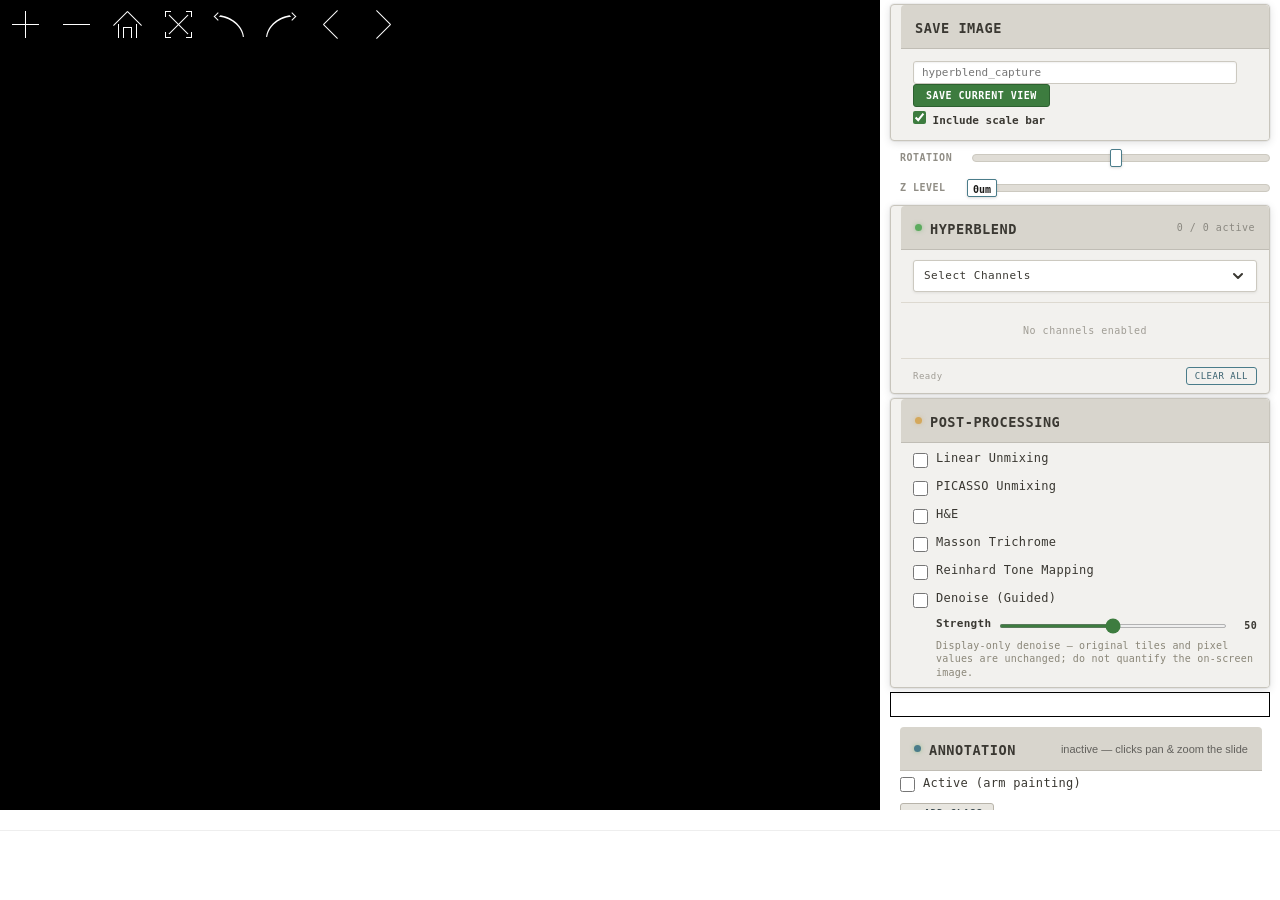
==== commit ff11773c: "fix(annotator): button layout — Save · Load · Clear on one row, Undo · Redo beneath The six annotati" ====
--- a/zstackHyper.html
+++ b/zstackHyper.html
@@ -310,12 +310,16 @@
 						<label><input type="radio" name="osdAnnDownscale" value="4096" checked> 4096</label>
 						<label><input type="radio" name="osdAnnDownscale" value="2048"> 2048</label>
 					</div>
-					<button id="osdAnnClearBtn" class="pp-btn pp-btn-clear">Clear Mask</button>
-					<button id="osdAnnSaveBtn" class="pp-btn" title="Downloads one binary PNG per class with pixels (white = that class, black = everything else) at the Downscale resolution, PLUS a classes.json — several files at once. To reopen here, Load Mask them ALL together.">Save Mask</button>
-					<button id="osdAnnLoadBtn" class="pp-btn" title="Reopen a save — select EVERY mask PNG from that save AND its classes.json together in one pick (multi-select). A single PNG on its own loads as a legacy label mask and its pixels are traced into editable polygons.">Load Mask</button>
-					<input type="file" id="osdAnnLoadFile" accept=".png,.json,image/png,application/json" multiple style="display:none">
-					<button id="osdAnnUndoBtn" class="pp-btn" disabled>Undo</button>
-					<button id="osdAnnRedoBtn" class="pp-btn" disabled>Redo</button>
+					<div class="pp-row pp-btnrow">
+						<button id="osdAnnSaveBtn" class="pp-btn" title="Downloads one binary PNG per class with pixels (white = that class, black = everything else) at the Downscale resolution, PLUS a classes.json — several files at once. To reopen here, Load Mask them ALL together.">Save Mask</button>
+						<button id="osdAnnLoadBtn" class="pp-btn" title="Reopen a save — select EVERY mask PNG from that save AND its classes.json together in one pick (multi-select). A single PNG on its own loads as a legacy label mask and its pixels are traced into editable polygons.">Load Mask</button>
+						<input type="file" id="osdAnnLoadFile" accept=".png,.json,image/png,application/json" multiple style="display:none">
+						<button id="osdAnnClearBtn" class="pp-btn pp-btn-clear">Clear Mask</button>
+					</div>
+					<div class="pp-row pp-btnrow">
+						<button id="osdAnnUndoBtn" class="pp-btn" disabled>Undo</button>
+						<button id="osdAnnRedoBtn" class="pp-btn" disabled>Redo</button>
+					</div>
 					<style>
 						#osdAnnSection { padding: 6px 8px; }
 						#osdAnnSection .osd-ann-dot { background: #4a7c8a; }
@@ -323,6 +327,8 @@
 						#osdAnnSection #osdAnnBrushSize { flex: 1; }
 						#osdAnnSection #osdAnnStatus { margin-left: auto; font-size: 11px; opacity: 0.8; }
 						#osdAnnSection button { margin: 4px 4px 0 0; }
+						#osdAnnSection .pp-btnrow { flex-wrap: wrap; }
+						#osdAnnSection .pp-btnrow button { margin: 0; }
 							#osdAnnSection .pp-btn:not(.pp-btn-clear) { background: #e8e6e0; color: #3a4a50; border: 1px solid #b8b4aa; }
 							#osdAnnSection .pp-btn:not(.pp-btn-clear):hover:not(:disabled) { background: #4a7c8a; color: #fff; border-color: #4a7c8a; }
 							#osdAnnSection .pp-btn:disabled { opacity: 0.45; cursor: default; }
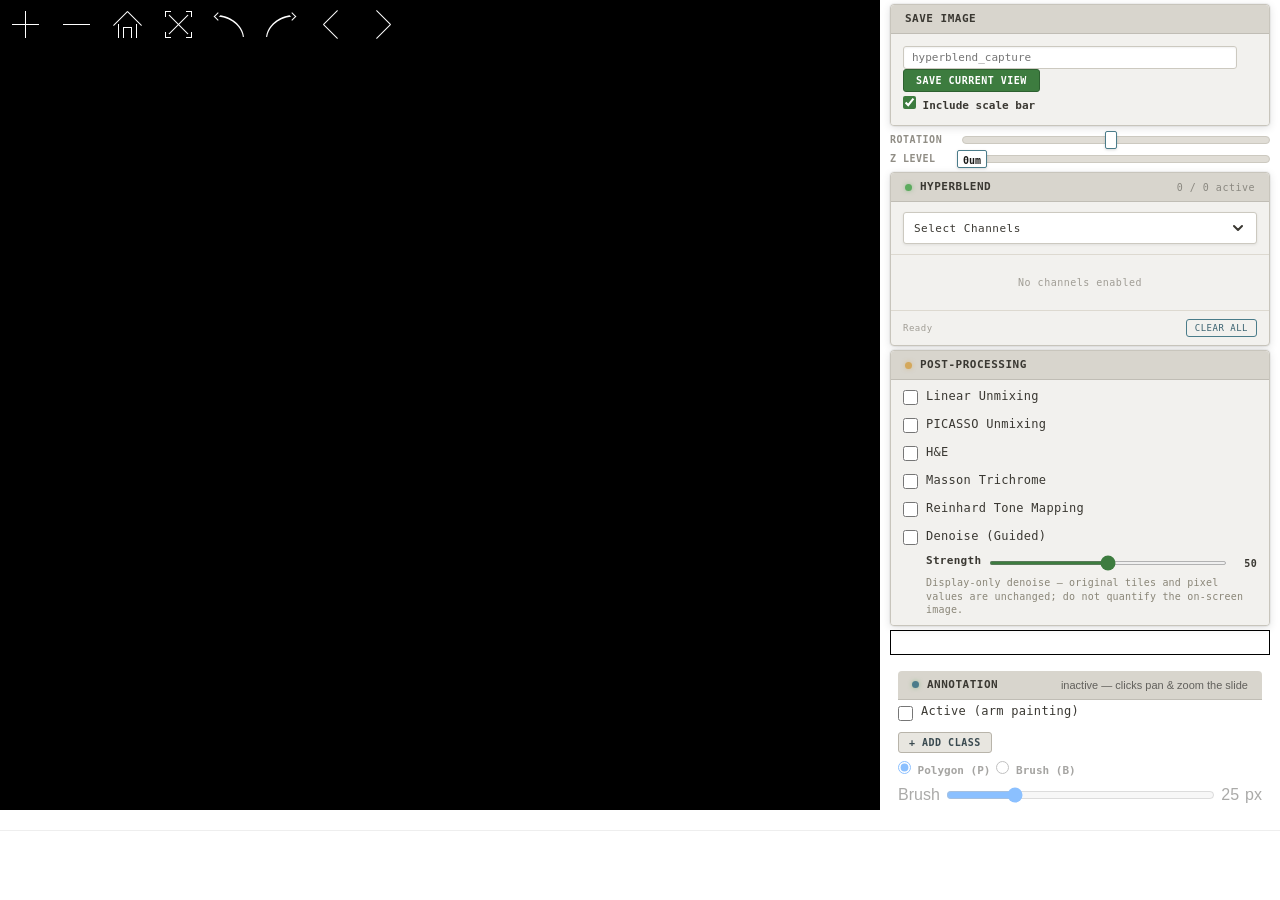
==== commit fc9717a4: "refactor(hosts): hue helper merge, matrix-apply extract, row-builder dedup, style move (P-H1..P-H5) " ====
--- a/zstackHyper.html
+++ b/zstackHyper.html
@@ -12,29 +12,6 @@
 	<link rel="stylesheet" href="openseadragon/static/css/NISTStyle.css">
 	<link rel="stylesheet" href="openseadragon/static/css/NISTPages.css">
 	<meta name="viewport" content="width=device-width, initial-scale=1.0">
-	<style>
-		#filterWindow h3 {
-			font-size: 0.85em;
-			margin: 8px 0 4px 0;
-			padding: 0;
-		}
-
-		#filterWindow ul,
-		#filterWindow>div:not(#rotationSlider):not(#zlevel) {
-			padding-left: 10px;
-			margin: 4px 0;
-			list-style: none;
-		}
-
-		#filterWindow .ui-slider {
-			width: 100%;
-			margin: 5px 0;
-		}
-
-		/* ── Variant A: PICASSO generate-workflow zone, progress bar, pip strip,
-		   dependency line, and status band now live in openseadragon/style.css
-		   (shared single source of truth across all three viewer copies). ── */
-	</style>
 </head>
 
 <body>
@@ -642,7 +619,7 @@
 			}, 'image/png');
 		});
 
-		// ---- DEBUG: PICASSO Phase-2 FOV extraction (demo-only) ----
+		// ---- PICASSO Phase-2 FOV extraction ----
 		// Chunked base64 encoder: a flat btoa(String.fromCharCode(...buf))
 		// overflows the call stack at ~1M bytes (1024^2 canvas). Encode in 8KB
 		// windows over slices, then btoa the concatenated binary string.
@@ -1204,6 +1181,71 @@
 			return 'rgb(' + Math.round(r * 255) + ',' + Math.round(g * 255) + ',' + Math.round(b * 255) + ')';
 		}
 
+		// Shared innerHTML template for a channel-control row (raw channels and unmix
+		// outputs share byte-identical DOM; inputAttrs is appended to BOTH inputs,
+		// e.g. the output rows' data-output attribute).
+		function _buildControlRowHTML(tag, hueCss, hueValStr, gainValStr, inputAttrs) {
+			return '<span class="cs-ch-tag">' + tag + '</span>' +
+				'<div class="cs-hue-swatch" data-role="swatch" style="background:' + hueCss + '"></div>' +
+				'<div class="cs-control-group">' +
+				'  <span class="cs-ctrl-label">H</span>' +
+				'  <div class="cs-spinner">' +
+				'    <input type="number" value="' + hueValStr + '" min="0" max="1" step="0.01" data-role="hue"' + inputAttrs + '>' +
+				'    <div class="cs-spinner-btns">' +
+				'      <button data-role="hue-up"><svg viewBox="0 0 8 8"><polyline points="1,5 4,2 7,5"/></svg></button>' +
+				'      <button data-role="hue-down"><svg viewBox="0 0 8 8"><polyline points="1,3 4,6 7,3"/></svg></button>' +
+				'    </div>' +
+				'  </div>' +
+				'</div>' +
+				'<div class="cs-control-group">' +
+				'  <span class="cs-ctrl-label">G</span>' +
+				'  <div class="cs-spinner">' +
+				'    <input type="number" value="' + gainValStr + '" min="0" max="10" step="0.1" data-role="gain"' + inputAttrs + '>' +
+				'    <div class="cs-spinner-btns">' +
+				'      <button data-role="gain-up"><svg viewBox="0 0 8 8"><polyline points="1,5 4,2 7,5"/></svg></button>' +
+				'      <button data-role="gain-down"><svg viewBox="0 0 8 8"><polyline points="1,3 4,6 7,3"/></svg></button>' +
+				'    </div>' +
+				'  </div>' +
+				'</div>';
+		}
+
+		// Shared spinner wiring for a channel-control row. opts.parseHue returns the
+		// parsed hue, or null to ignore the event (raw-site NaN guard); opts.commitHue /
+		// opts.commitGain carry the per-site commit (writeNISTSpinner vs.
+		// _pushUnmixChannelConfig) and keep their own text/NaN path per family.
+		function _wireSpinner($hueInput, $gainInput, opts) {
+			var $row = $hueInput.closest('.cs-channel-control');
+			var $swatch = $row.find('[data-role="swatch"]');
+			$hueInput.on('input', function () {
+				var v = opts.parseHue($(this).val());
+				if (v === null) return;
+				$swatch.css('background', _hueToCSS(v));
+			});
+			$hueInput.on('change', function () {
+				var v = opts.parseHue($(this).val());
+				if (v === null) return;
+				opts.commitHue(v);
+				$swatch.css('background', _hueToCSS(v));
+			});
+			$gainInput.on('change', function () { opts.commitGain($(this).val()); });
+			$row.find('[data-role="hue-up"]').on('click', function () {
+				var v = Math.min(1, Math.round((parseFloat($hueInput.val()) + 0.01) * 100) / 100);
+				$hueInput.val(v).trigger('change');
+			});
+			$row.find('[data-role="hue-down"]').on('click', function () {
+				var v = Math.max(0, Math.round((parseFloat($hueInput.val()) - 0.01) * 100) / 100);
+				$hueInput.val(v).trigger('change');
+			});
+			$row.find('[data-role="gain-up"]').on('click', function () {
+				var v = Math.min(10, Math.round((parseFloat($gainInput.val()) + 0.1) * 10) / 10);
+				$gainInput.val(v.toFixed(1)).trigger('change');
+			});
+			$row.find('[data-role="gain-down"]').on('click', function () {
+				var v = Math.max(0, Math.round((parseFloat($gainInput.val()) - 0.1) * 10) / 10);
+				$gainInput.val(v.toFixed(1)).trigger('change');
+			});
+		}
+
 		/**
 		 * Build the two-zone channel selector UI.
 		 * Populates the dropdown with visible channels, reads initial H/G values
@@ -1265,7 +1307,7 @@
 				// jQuery UI Spinner widget binds no listener to raw DOM `change` on its
 				// <input>; it only reacts to `spin:`, Enter keyup, or its own internal
 				// _trigger("change") on blur. So `.trigger('change')` is dead — push the
-				// drawer directly, matching toggleItem (L1020) and All-Channels (L983).
+				// drawer directly, matching toggleItem and the All-Channels toggle.
 				// Honour the suppress flag used by _adaptChannelUI batch ops.
 				if (window.__hyperBlendSuppressUpdates) return;
 				_pushChannelConfigToDrawer();
@@ -1288,71 +1330,12 @@
 				row.className = 'cs-channel-control';
 				row.dataset.idx = internalIdx;
 				row.dataset.visIdx = visIdx;
-				row.innerHTML =
-					'<span class="cs-ch-tag">' + (visIdx + 1) + 'ch</span>' +
-					'<div class="cs-hue-swatch" data-role="swatch" style="background:' + _hueToCSS(state.h) + '"></div>' +
-					'<div class="cs-control-group">' +
-					'  <span class="cs-ctrl-label">H</span>' +
-					'  <div class="cs-spinner">' +
-					'    <input type="number" value="' + state.h + '" min="0" max="1" step="0.01" data-role="hue">' +
-					'    <div class="cs-spinner-btns">' +
-					'      <button data-role="hue-up"><svg viewBox="0 0 8 8"><polyline points="1,5 4,2 7,5"/></svg></button>' +
-					'      <button data-role="hue-down"><svg viewBox="0 0 8 8"><polyline points="1,3 4,6 7,3"/></svg></button>' +
-					'    </div>' +
-					'  </div>' +
-					'</div>' +
-					'<div class="cs-control-group">' +
-					'  <span class="cs-ctrl-label">G</span>' +
-					'  <div class="cs-spinner">' +
-					'    <input type="number" value="' + state.gain.toFixed(1) + '" min="0" max="10" step="0.1" data-role="gain">' +
-					'    <div class="cs-spinner-btns">' +
-					'      <button data-role="gain-up"><svg viewBox="0 0 8 8"><polyline points="1,5 4,2 7,5"/></svg></button>' +
-					'      <button data-role="gain-down"><svg viewBox="0 0 8 8"><polyline points="1,3 4,6 7,3"/></svg></button>' +
-					'    </div>' +
-					'  </div>' +
-					'</div>';
-
+				row.innerHTML = _buildControlRowHTML((visIdx + 1) + 'ch', _hueToCSS(state.h), state.h, state.gain.toFixed(1), '');
 				var $row = $(row);
-				var $hueInput = $row.find('[data-role="hue"]');
-				var $gainInput = $row.find('[data-role="gain"]');
-				var $swatch = $row.find('[data-role="swatch"]');
-
-				// Hue input: visual-only on typing, full sync on commit
-				$hueInput.on('input', function () {
-					var val = parseFloat($(this).val());
-					if (isNaN(val)) return;
-					$swatch.css('background', _hueToCSS(val));
-				});
-				$hueInput.on('change', function () {
-					var val = parseFloat($(this).val());
-					if (isNaN(val)) return;
-					writeNISTSpinner('h', internalIdx, val);
-					$swatch.css('background', _hueToCSS(val));
-				});
-				$row.find('[data-role="hue-up"]').on('click', function () {
-					var val = Math.min(1, parseFloat($hueInput.val()) + 0.01);
-					val = Math.round(val * 100) / 100;
-					$hueInput.val(val).trigger('change');
-				});
-				$row.find('[data-role="hue-down"]').on('click', function () {
-					var val = Math.max(0, parseFloat($hueInput.val()) - 0.01);
-					val = Math.round(val * 100) / 100;
-					$hueInput.val(val).trigger('change');
-				});
-
-				// Gain input: sync only on commit (no visual preview needed)
-				$gainInput.on('change', function () {
-					var val = parseFloat($(this).val());
-					if (isNaN(val)) return;
-					writeNISTSpinner('g', internalIdx, val);
-				});
-				$row.find('[data-role="gain-up"]').on('click', function () {
-					var val = Math.min(10, Math.round((parseFloat($gainInput.val()) + 0.1) * 10) / 10);
-					$gainInput.val(val.toFixed(1)).trigger('change');
-				});
-				$row.find('[data-role="gain-down"]').on('click', function () {
-					var val = Math.max(0, Math.round((parseFloat($gainInput.val()) - 0.1) * 10) / 10);
-					$gainInput.val(val.toFixed(1)).trigger('change');
+				_wireSpinner($row.find('[data-role="hue"]'), $row.find('[data-role="gain"]'), {
+					parseHue: function (t) { var v = parseFloat(t); return isNaN(v) ? null : v; },
+					commitHue: function (v) { writeNISTSpinner('h', internalIdx, v); },
+					commitGain: function (t) { var v = parseFloat(t); if (isNaN(v)) return; writeNISTSpinner('g', internalIdx, v); }
 				});
 
 				// Insert in channel order
@@ -2373,7 +2356,7 @@
 			// _disengageLinear() — turn the Linear unmixing effect off, but preserve
 			// the matrix table contents. Mirrors the pre-refactor #unmixClear body.
 			// Caller is responsible for any PICASSO cascade — this helper does NOT
-			// disengage PICASSO. The Linear Apply guard at L1892 already blocks Apply
+			// disengage PICASSO. The Linear Apply guard in #unmixApply already blocks Apply
 			// while PICASSO is engaged, so disengaging Linear while PICASSO is on is
 			// allowed only via the toggle path (which cascades) or from inside
 			// _disengagePicasso's caller.
@@ -2599,7 +2582,7 @@
 				// _unmixCurrentData in lockstep.
 				_initZeroTable(_unmixInputCount);
 				// Mark dirty via the existing mechanism (same pattern as the
-				// output-count change handler at L1825-1828). Do NOT touch drawer
+				// #unmixOutputCount change handler). Do NOT touch drawer
 				// engagement — Zero is panel-only.
 				_unmixIsDirty = true;
 				$('#unmixDirtyTag').addClass('visible');
@@ -2607,10 +2590,30 @@
 				$('#unmixStatus').text('Matrix zeroed. Click Apply to push to drawer.').css('color', '#a09d95');
 			});
 
+			// Apply a successfully-parsed rectangular Cout×Cin matrix to the Linear panel.
+			// Shared by the .txt file picker and the init auto-load; each caller keeps its
+			// own source handling and error paths (ragged-rows validation is picker-only).
+			function _applyParsedLinearMatrix(parsed, srcLabel) {
+				var N = parsed[0].length;
+				$('#unmixOutputCount').val(parsed.length);
+				$('#unmixDimDisplay').text(parsed.length);
+				window._unmixOutputCount = parsed.length;
+				_unmixCurrentData = parsed;
+				$('#unmixInputCount').text(N);
+				_buildUnmixTable(_unmixCurrentData, parsed.length, N);
+				_unmixIsDirty = false;
+				$('#unmixDirtyTag').removeClass('visible');
+				$('#unmixPinvTag').hide();
+				$('#autoLoadMsg').text('Loaded from ' + srcLabel).css('color', '#3d7c3f');
+				$('#unmixStatus').text(parsed.length + '×' + N + ' loaded').css('color', '#3d7c3f');
+				$('#unmixReload').prop('disabled', false);
+				_spUpdateComponentDropdown();
+			}
+
 			// ---- Load .txt file picker (rectangular Cout×Cin matrix) ----
 			// NOTE: Reload always re-fetches the config-defined matrix file (matrixFileName).
 			// If the user wants the picker file again, they must re-open it via Load .txt.
-			// Parser is duplicated from _initUnmixPanel (L2030–2055) rather than reusing
+			// Parser is duplicated from _initUnmixPanel rather than reusing
 			// parseMpFile() — that parser is PICASSO-only (square N×N + header gate) and
 			// would reject rectangular Linear matrices outright. See picasso-math.md §3.
 			document.getElementById('unmixLoadFile').addEventListener('change', function (ev) {
@@ -2637,19 +2640,7 @@
 						ev.target.value = '';
 						return;
 					}
-					$('#unmixOutputCount').val(parsed.length);
-					$('#unmixDimDisplay').text(parsed.length);
-					window._unmixOutputCount = parsed.length;
-					_unmixCurrentData = parsed;
-					$('#unmixInputCount').text(N);
-					_buildUnmixTable(_unmixCurrentData, parsed.length, N);
-					_unmixIsDirty = false;
-					$('#unmixDirtyTag').removeClass('visible');
-					$('#unmixPinvTag').hide();
-					$('#autoLoadMsg').text('Loaded from ' + f.name).css('color', '#3d7c3f');
-					$('#unmixStatus').text(parsed.length + '×' + N + ' loaded').css('color', '#3d7c3f');
-					$('#unmixReload').prop('disabled', false);
-					_spUpdateComponentDropdown();
+					_applyParsedLinearMatrix(parsed, f.name);
 					ev.target.value = '';
 				};
 				reader.onerror = function () {
@@ -2685,17 +2676,7 @@
 							$('#autoLoadMsg').text(matrixFileName + ' has invalid data').css('color', '#c45050');
 							return;
 						}
-						$('#unmixOutputCount').val(parsed.length);
-						$('#unmixDimDisplay').text(parsed.length);
-						window._unmixOutputCount = parsed.length;
-						_unmixCurrentData = parsed;
-						var N = parsed[0].length;
-						$('#unmixInputCount').text(N);
-						_buildUnmixTable(_unmixCurrentData, parsed.length, N);
-						$('#autoLoadMsg').text('Loaded from ' + fileUrl).css('color', '#3d7c3f');
-						$('#unmixStatus').text(parsed.length + '\u00d7' + N + ' loaded').css('color', '#3d7c3f');
-						$('#unmixReload').prop('disabled', false);
-						_spUpdateComponentDropdown();
+						_applyParsedLinearMatrix(parsed, fileUrl);
 					})
 					.catch(function () {
 						_initZeroTable(_unmixInputCount);
@@ -2783,7 +2764,7 @@
 			var _picassoIsDirty = false;
 			var _picassoLoadedOnce = false;
 
-			// Verbatim port of parseMpFile from demo/picasso-osd-demo.html L193–244.
+			// Verbatim port of the parseMpFile function from demo/picasso-osd-demo.html.
 			// Enforces square N×N×K shape — rectangular matrices fail the per-row
 			// column-count check before the N gate (forbidden move #1 unreachable).
 			function parseMpFile(text) {
@@ -3600,22 +3581,6 @@
 			var _spEscHandler = null;
 			var _spLastChannelData = null;  // last readPixelChannels result for "Add to Matrix"
 
-			function _spHsvToRgb(h) {
-				var r, g, b;
-				var i = Math.floor(h * 6);
-				var f = h * 6 - i;
-				var q = 1 - f;
-				switch (i % 6) {
-					case 0: r = 1; g = f; b = 0; break;
-					case 1: r = q; g = 1; b = 0; break;
-					case 2: r = 0; g = 1; b = f; break;
-					case 3: r = 0; g = q; b = 1; break;
-					case 4: r = f; g = 0; b = 1; break;
-					case 5: r = 1; g = 0; b = q; break;
-				}
-				return 'rgb(' + Math.round(r * 255) + ',' + Math.round(g * 255) + ',' + Math.round(b * 255) + ')';
-			}
-
 			function _spGetVisibleIndices() {
 				var total = window.imagesPerZ * 4;
 				var isRgb = window.__hyperBlendChannelMode === 'rgb';
@@ -3697,7 +3662,7 @@
 					} else {
 						hue = config[points[di].idx] ? config[points[di].idx].h : 0;
 					}
-					ctx.fillStyle = _spHsvToRgb(hue);
+					ctx.fillStyle = _hueToCSS(hue);
 					ctx.beginPath();
 					ctx.arc(points[di].x, points[di].y, 4, 0, Math.PI * 2);
 					ctx.fill();
@@ -3895,68 +3860,13 @@
 					row.dataset.idx = oi;
 					row.dataset.unmixOutput = 'true';
 
-					row.innerHTML =
-						'<span class="cs-ch-tag">out' + (oi + 1) + '</span>' +
-						'<div class="cs-hue-swatch" data-role="swatch" style="background:' + _hueToCSS(hue) + '"></div>' +
-						'<div class="cs-control-group">' +
-						'  <span class="cs-ctrl-label">H</span>' +
-						'  <div class="cs-spinner">' +
-						'    <input type="number" value="' + hue.toFixed(2) + '" min="0" max="1" step="0.01" data-role="hue" data-output="' + oi + '">' +
-						'    <div class="cs-spinner-btns">' +
-						'      <button data-role="hue-up"><svg viewBox="0 0 8 8"><polyline points="1,5 4,2 7,5"/></svg></button>' +
-						'      <button data-role="hue-down"><svg viewBox="0 0 8 8"><polyline points="1,3 4,6 7,3"/></svg></button>' +
-						'    </div>' +
-						'  </div>' +
-						'</div>' +
-						'<div class="cs-control-group">' +
-						'  <span class="cs-ctrl-label">G</span>' +
-						'  <div class="cs-spinner">' +
-						'    <input type="number" value="1.0" min="0" max="10" step="0.1" data-role="gain" data-output="' + oi + '">' +
-						'    <div class="cs-spinner-btns">' +
-						'      <button data-role="gain-up"><svg viewBox="0 0 8 8"><polyline points="1,5 4,2 7,5"/></svg></button>' +
-						'      <button data-role="gain-down"><svg viewBox="0 0 8 8"><polyline points="1,3 4,6 7,3"/></svg></button>' +
-						'    </div>' +
-						'  </div>' +
-						'</div>';
-
+					row.innerHTML = _buildControlRowHTML('out' + (oi + 1), _hueToCSS(hue), hue.toFixed(2), '1.0', ' data-output="' + oi + '"');
 					var $row = $(row);
-					var $hueInput = $row.find('[data-role="hue"]');
-					var $gainInput = $row.find('[data-role="gain"]');
-					var $swatch = $row.find('[data-role="swatch"]');
-
-					// Visual-only on typing, full sync on commit
-					(function ($hi, $gi, $sw, idx) {
-						$hi.on('input', function () {
-							var h = parseFloat($(this).val()) || 0;
-							$sw.css('background', _hueToCSS(h));
-						});
-						$hi.on('change', function () {
-							var h = parseFloat($(this).val()) || 0;
-							$sw.css('background', _hueToCSS(h));
-							_pushUnmixChannelConfig();
-						});
-						$gi.on('change', function () { _pushUnmixChannelConfig(); });
-					})($hueInput, $gainInput, $swatch, oi);
-
-					// Spinner buttons
-					(function ($hi, $gi) {
-						$row.find('[data-role="hue-up"]').on('click', function () {
-							var v = Math.min(1, Math.round((parseFloat($hi.val()) + 0.01) * 100) / 100);
-							$hi.val(v).trigger('change');
-						});
-						$row.find('[data-role="hue-down"]').on('click', function () {
-							var v = Math.max(0, Math.round((parseFloat($hi.val()) - 0.01) * 100) / 100);
-							$hi.val(v).trigger('change');
-						});
-						$row.find('[data-role="gain-up"]').on('click', function () {
-							var v = Math.min(10, Math.round((parseFloat($gi.val()) + 0.1) * 10) / 10);
-							$gi.val(v.toFixed(1)).trigger('change');
-						});
-						$row.find('[data-role="gain-down"]').on('click', function () {
-							var v = Math.max(0, Math.round((parseFloat($gi.val()) - 0.1) * 10) / 10);
-							$gi.val(v.toFixed(1)).trigger('change');
-						});
-					})($hueInput, $gainInput);
+					_wireSpinner($row.find('[data-role="hue"]'), $row.find('[data-role="gain"]'), {
+						parseHue: function (t) { return parseFloat(t) || 0; },
+						commitHue: function () { _pushUnmixChannelConfig(); },
+						commitGain: function () { _pushUnmixChannelConfig(); }
+					});
 
 					$controlsZone.append(row);
 				}
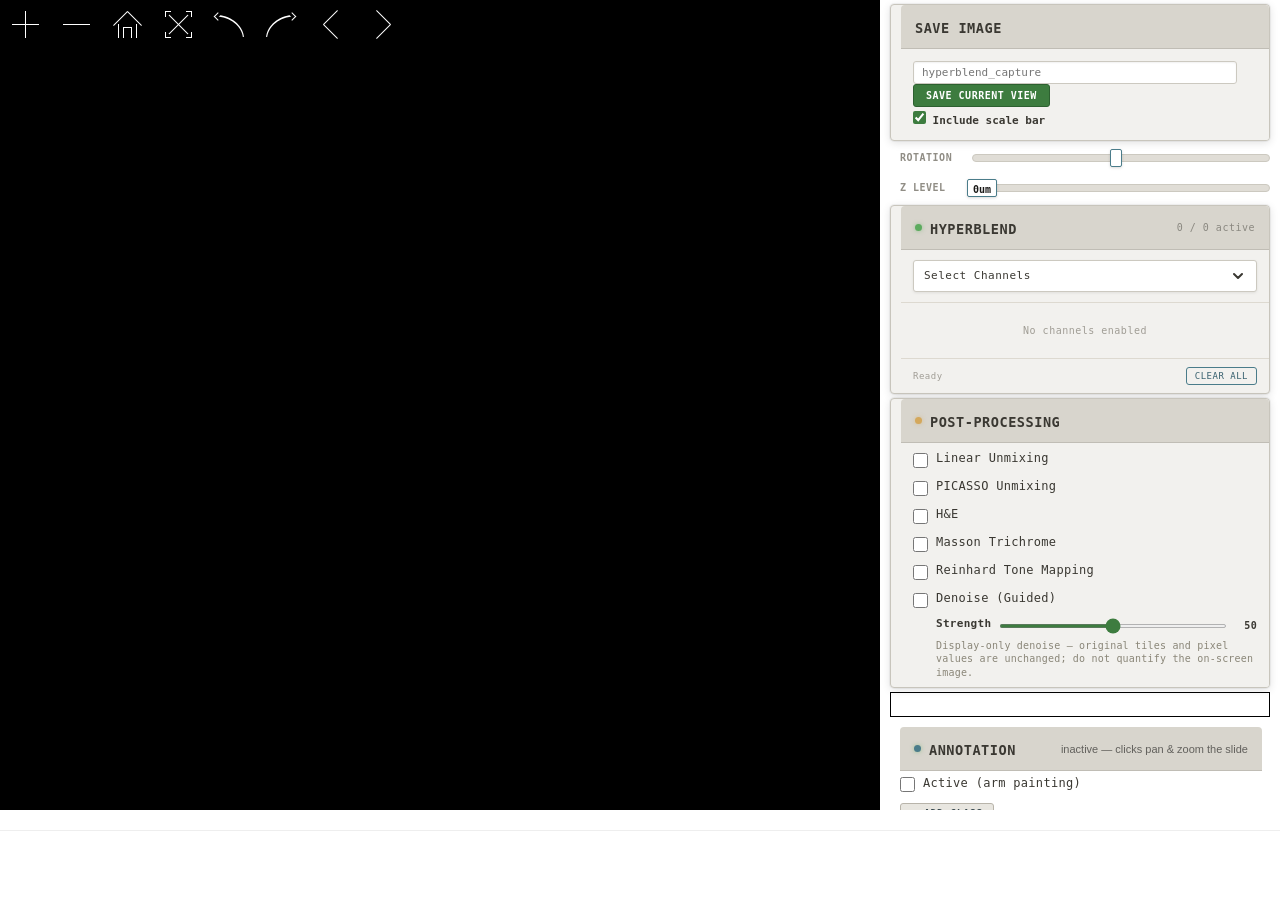
==== commit 3b62f8b6: "perf(viewer): lower GPU memory and speed up first paint - Free idle Linear / PICASSO / guided-denois" ====
--- a/zstackHyper.html
+++ b/zstackHyper.html
@@ -12,6 +12,58 @@
 	<link rel="stylesheet" href="openseadragon/static/css/NISTStyle.css">
 	<link rel="stylesheet" href="openseadragon/static/css/NISTPages.css">
 	<meta name="viewport" content="width=device-width, initial-scale=1.0">
+	<!-- Resource hints (first picture). Every image listed here is chrome the viewer only
+	     asks for once all parser-blocking JS has run: the OSD navigation-button PNGs under
+	     prefixUrl, the filter bundle's plus.png and the two jQuery UI CSS sprites. They
+	     weigh ~14 kB but cost ~35 round trips, and on a slow link they serialise across
+	     the six HTTP/1.1 sockets exactly where the first coarse tile would go. Hinting
+	     them in the head -- inside the first bytes of the download, long before the body's
+	     parser-blocking scripts are even reachable -- moves that latency ahead of the
+	     script phase, so the descriptors and first tiles get every socket as soon as the
+	     viewer constructs.
+	     Hrefs match the consuming tags/CSS byte for byte (same prefixUrl; plus.png comes
+	     from injected CSS so it resolves against the document, and the sprites resolve
+	     against their own stylesheet, which lands on the same URL), so every hint is a
+	     cache reuse, never a second fetch. onerror degrades a hint the page cannot use
+	     (file://, an older dataset-local openseadragon/ copy without the .min.js files) to a miss;
+	     Flask's /view route rewrites these hrefs exactly like the script srcs. -->
+	<link rel="preload" as="script" href="openseadragon/openseadragon-bin-6.0.2/openseadragon.min.js" onerror="this.remove()">
+	<link rel="preload" as="script" href="openseadragon/openseadragon-filtering-nistfuncs-12ch.min.js" onerror="this.remove()">
+	<link rel="preload" as="image" href="openseadragon/images/plus.png" onerror="this.remove()">
+	<link rel="preload" as="image" href="openseadragon/lib/images/ui-bg_flat_75_ffffff_40x100.png" onerror="this.remove()">
+	<link rel="preload" as="image" href="openseadragon/lib/images/ui-icons_888888_256x240.png" onerror="this.remove()">
+	<link rel="preload" as="image" href="openseadragon/openseadragon-bin-6.0.2/zoomin_rest.png" onerror="this.remove()">
+	<link rel="preload" as="image" href="openseadragon/openseadragon-bin-6.0.2/zoomin_grouphover.png" onerror="this.remove()">
+	<link rel="preload" as="image" href="openseadragon/openseadragon-bin-6.0.2/zoomin_hover.png" onerror="this.remove()">
+	<link rel="preload" as="image" href="openseadragon/openseadragon-bin-6.0.2/zoomin_pressed.png" onerror="this.remove()">
+	<link rel="preload" as="image" href="openseadragon/openseadragon-bin-6.0.2/zoomout_rest.png" onerror="this.remove()">
+	<link rel="preload" as="image" href="openseadragon/openseadragon-bin-6.0.2/zoomout_grouphover.png" onerror="this.remove()">
+	<link rel="preload" as="image" href="openseadragon/openseadragon-bin-6.0.2/zoomout_hover.png" onerror="this.remove()">
+	<link rel="preload" as="image" href="openseadragon/openseadragon-bin-6.0.2/zoomout_pressed.png" onerror="this.remove()">
+	<link rel="preload" as="image" href="openseadragon/openseadragon-bin-6.0.2/home_rest.png" onerror="this.remove()">
+	<link rel="preload" as="image" href="openseadragon/openseadragon-bin-6.0.2/home_grouphover.png" onerror="this.remove()">
+	<link rel="preload" as="image" href="openseadragon/openseadragon-bin-6.0.2/home_hover.png" onerror="this.remove()">
+	<link rel="preload" as="image" href="openseadragon/openseadragon-bin-6.0.2/home_pressed.png" onerror="this.remove()">
+	<link rel="preload" as="image" href="openseadragon/openseadragon-bin-6.0.2/fullpage_rest.png" onerror="this.remove()">
+	<link rel="preload" as="image" href="openseadragon/openseadragon-bin-6.0.2/fullpage_grouphover.png" onerror="this.remove()">
+	<link rel="preload" as="image" href="openseadragon/openseadragon-bin-6.0.2/fullpage_hover.png" onerror="this.remove()">
+	<link rel="preload" as="image" href="openseadragon/openseadragon-bin-6.0.2/fullpage_pressed.png" onerror="this.remove()">
+	<link rel="preload" as="image" href="openseadragon/openseadragon-bin-6.0.2/rotateleft_rest.png" onerror="this.remove()">
+	<link rel="preload" as="image" href="openseadragon/openseadragon-bin-6.0.2/rotateleft_grouphover.png" onerror="this.remove()">
+	<link rel="preload" as="image" href="openseadragon/openseadragon-bin-6.0.2/rotateleft_hover.png" onerror="this.remove()">
+	<link rel="preload" as="image" href="openseadragon/openseadragon-bin-6.0.2/rotateleft_pressed.png" onerror="this.remove()">
+	<link rel="preload" as="image" href="openseadragon/openseadragon-bin-6.0.2/rotateright_rest.png" onerror="this.remove()">
+	<link rel="preload" as="image" href="openseadragon/openseadragon-bin-6.0.2/rotateright_grouphover.png" onerror="this.remove()">
+	<link rel="preload" as="image" href="openseadragon/openseadragon-bin-6.0.2/rotateright_hover.png" onerror="this.remove()">
+	<link rel="preload" as="image" href="openseadragon/openseadragon-bin-6.0.2/rotateright_pressed.png" onerror="this.remove()">
+	<link rel="preload" as="image" href="openseadragon/openseadragon-bin-6.0.2/previous_rest.png" onerror="this.remove()">
+	<link rel="preload" as="image" href="openseadragon/openseadragon-bin-6.0.2/previous_grouphover.png" onerror="this.remove()">
+	<link rel="preload" as="image" href="openseadragon/openseadragon-bin-6.0.2/previous_hover.png" onerror="this.remove()">
+	<link rel="preload" as="image" href="openseadragon/openseadragon-bin-6.0.2/previous_pressed.png" onerror="this.remove()">
+	<link rel="preload" as="image" href="openseadragon/openseadragon-bin-6.0.2/next_rest.png" onerror="this.remove()">
+	<link rel="preload" as="image" href="openseadragon/openseadragon-bin-6.0.2/next_grouphover.png" onerror="this.remove()">
+	<link rel="preload" as="image" href="openseadragon/openseadragon-bin-6.0.2/next_hover.png" onerror="this.remove()">
+	<link rel="preload" as="image" href="openseadragon/openseadragon-bin-6.0.2/next_pressed.png" onerror="this.remove()">
 </head>
 
 <body>
@@ -323,8 +375,12 @@
 	</section>
 
 	<hr>
-	<!-- Phase 1: Load OSD 6.0.2 -->
-	<script src="openseadragon/openseadragon-bin-6.0.2/openseadragon.js"></script>
+	<!-- Phase 1: Load OSD 6.0.2 (same 6.0.2 release, shipped minified build:
+	     identical git commit v6.0.2-0-7842cd92, ~976 KB fewer bytes on the
+	     first-paint critical path) -->
+	<script src="openseadragon/openseadragon-bin-6.0.2/openseadragon.min.js"></script>
+	<!-- An older openseadragon/ copy may lack the .min.js: fall back to the unminified build. -->
+	<script>window.OpenSeadragon || document.write('<script src="openseadragon/openseadragon-bin-6.0.2/openseadragon.js"><\/script>');</script>
 
 	<!-- Phase 2: Snapshot OSD 6.0.2 properties before the filter bundle's
 	     embedded OSD 2.1.0 clobbers them. The bundle's "||" guard only
@@ -347,7 +403,9 @@
 	</script>
 
 	<!-- Phase 3: Load filter bundle (OSD 2.1.0 clobbers, filter plugin adds Filters/FilterPlugin/setFilterOptions) -->
-	<script src="openseadragon/openseadragon-filtering-nistfuncs-12ch.js"></script>
+	<script src="openseadragon/openseadragon-filtering-nistfuncs-12ch.min.js"></script>
+	<!-- Same fallback for the filter bundle (it always defines OpenSeadragon.Filters). -->
+	<script>(window.OpenSeadragon && window.OpenSeadragon.Filters) || document.write('<script src="openseadragon/openseadragon-filtering-nistfuncs-12ch.js"><\/script>');</script>
 
 	<!-- Phase 4: Restore OSD 6.0.2 properties, keeping filter plugin additions -->
 	<script type="text/javascript">
@@ -804,6 +862,9 @@
 		var _stepZTimer = null;      // trailing-edge debounce timer for _stepZ
 		var _stepZPending = null;    // accumulated step target while debounce is pending
 		var _prefetchTimer = null;   // deferred z±1 prefetch timer (eviction stays synchronous)
+		var _zPrefetchDeferred = zLevelCount > 1; // startup z±1 prefetch moved to first z-slider intent
+		var _instantiating = {};     // zIdx -> {settled:n} while a descriptor-only (preload:false) add batch is in flight
+		var _zWarmTimer = null;      // startup network-idle warm-up poll (see _startZWarm)
 
 		// Every write to allLayers[z][l] goes through here. That slot is the ONLY handle by
 		// which a TiledImage can ever reach removeItem, so overwriting it orphans the previous
@@ -867,14 +928,13 @@
 							console.log("[hyperOSD] z=0 loaded (" + imagesPerZ + " layers). Lazy loading enabled for " + zLevelCount + " z-levels.");
 							_imagesLoaded = true;
 							if (_bundleReady) initBlendingLogic();
-							// Defer the z±1 prefetch (same 750 ms grace as commit-time) so
-							// z=0 tiles get exclusive loader/network priority at startup.
-							clearTimeout(_prefetchTimer);
-							_prefetchTimer = setTimeout(function () {
-								_prefetchTimer = null;
-								if (_pendingZIndex !== null || currentZIndex !== 0) return;
-								_prefetchAdjacent(0);
-							}, 750);
+							_startZWarm();
+							// Intent-driven z±1 prefetch (was a fixed 750 ms startup timer):
+							// hidden z-level sources must not compete with the z=0 load
+							// window (imageLoaderLimit) or with pan/zoom tile fetches —
+							// preload:true hidden layers keep fetching at every viewport.
+							// The first z-slider interaction (_fireZIntent) warms z±1; after
+							// any switch, _commitZSwitch's own 750 ms timer covers adjacency.
 						}
 					},
 					error: function (event) {
@@ -909,8 +969,10 @@
 			slide: function (event, ui) {
 				// Label-only during scrub — no z-switch work until release
 				zHandle.text(zLevelValues[ui.value] + "um");
+				_fireZIntent(); // warm-up only — starts the deferred z±1 prefetch
 			},
 			stop: function (event, ui) {
+				_fireZIntent();
 				switchZLevel(ui.value);
 			}
 		});
@@ -978,8 +1040,10 @@
 			if (ready) {
 				++_zSwitchGen;  // invalidate any in-flight loads
 				_commitZSwitch(newZIndex);
-			} else if (_prefetchStarted[newZIndex]) {
-				// Already being prefetched — just wait for it to finish
+			} else if (_prefetchStarted[newZIndex] || _instantiating[newZIndex]) {
+				// Full prefetch in flight, or a descriptor-only batch still settling —
+				// wait for its success callbacks to commit. A SETTLED instantiated row
+				// never reaches here: the `ready` check above takes the commit path.
 				var gen = ++_zSwitchGen;
 				_pendingZIndex = newZIndex;
 			} else {
@@ -993,6 +1057,9 @@
 		function _commitZSwitch(newZIndex) {
 			_pendingZIndex = null;
 			_stepZPending = null;
+			// O2: a descriptor-only (preload:false) pre-instantiated row needs its tile
+			// loading flipped on at commit — no-op for rows created with preload:true.
+			_resumeZRow(newZIndex);
 
 			// Hide old z-level layers
 			if (allLayers[currentZIndex]) {
@@ -1089,6 +1156,7 @@
 				}
 			}
 			delete _prefetchStarted[zIdx];
+			delete _instantiating[zIdx];
 		}
 
 		// Synchronous far-z eviction (race fix 2): kept out of the deferred prefetch so
@@ -1106,7 +1174,18 @@
 			[activeZ - 1, activeZ + 1].forEach(function (adjZ) {
 				if (adjZ < 0 || adjZ >= zLevelCount) return;
 				if (_prefetchStarted[adjZ]) return; // already in-flight
-				if (allLayers[adjZ] && allLayers[adjZ].filter(Boolean).length === imagesPerZ) return; // already loaded
+				if (_instantiating[adjZ]) {
+					// Descriptor-only batch mid-flight: claim the prefetch intent;
+					// _settleInstantiate resumes the row once its last slot lands.
+					_prefetchStarted[adjZ] = true;
+					return;
+				}
+				if (allLayers[adjZ] && allLayers[adjZ].filter(Boolean).length === imagesPerZ) {
+					// Fully loaded (resume is a no-op) or descriptor-only instantiated
+					// (resume = setPreload(true) → tiles start next frame).
+					_resumeZRow(adjZ);
+					return;
+				}
 				_prefetchStarted[adjZ] = true;
 				if (!allLayers[adjZ]) allLayers[adjZ] = new Array(imagesPerZ).fill(null);
 				var prefetchLoaded = 0;
@@ -1156,6 +1235,122 @@
 					})(_li);
 				}
 			});
+		}
+
+		// Switch/instantiate split: pre-build a z-row's TiledImages WITHOUT loading
+		// tiles — preload:false + opacity:0 makes OSD's getDrawArea() return false
+		// (openseadragon.js:29558, early-out :29893) so addTiledImage fetches each
+		// stitch.xml descriptor and constructs the TiledImage, yet downloads zero tile
+		// bytes. A later z-switch finds the row populated, resumes it via
+		// _resumeZRow() (setPreload(true), :29513) and commits at once — the descriptor
+		// round-trips and TiledImage construction no longer ride on the switch.
+		// Separate from _prefetchStarted on purpose: that flag promises commit-capable
+		// callbacks; a settled instantiated row has none, and switchZLevel's `ready`
+		// check runs BEFORE the flag checks, so a settled row commits instead of hanging.
+		function _instantiateZLevel(zIdx) {
+			if (_instantiating[zIdx] || _prefetchStarted[zIdx]) return;
+			if (allLayers[zIdx] && allLayers[zIdx].filter(Boolean).length === imagesPerZ) return; // already present
+			_instantiating[zIdx] = { settled: 0 };
+			if (!allLayers[zIdx]) allLayers[zIdx] = new Array(imagesPerZ).fill(null);
+			var startIdx = zIdx * imagesPerZ;
+			for (var _li = 0; _li < imagesPerZ; _li++) {
+				(function (layerIdx) {
+					viewer.addTiledImage({
+						tileSource: imageSources[startIdx + layerIdx],
+						opacity: 0,
+						preload: false,
+						success: function (event) {
+							_setLayerSlot(zIdx, layerIdx, event.item);
+							_settleInstantiate(zIdx);
+						},
+						error: function () {
+							console.error('[hyperOSD] Instantiate failed z=' + zIdx + ' layer ' + layerIdx);
+							_setLayerSlot(zIdx, layerIdx, null);
+							_settleInstantiate(zIdx);
+						}
+					});
+				})(_li);
+			}
+		}
+
+		function _settleInstantiate(zIdx) {
+			var st = _instantiating[zIdx];
+			if (!st) return; // evicted mid-flight — the slot write above kept the item tracked
+			st.settled++;
+			if (st.settled < imagesPerZ) return;
+			delete _instantiating[zIdx];
+			if (allLayers[zIdx] && allLayers[zIdx].filter(Boolean).length === imagesPerZ) {
+				if (_prefetchStarted[zIdx]) _resumeZRow(zIdx); // prefetch asked for tiles while in flight
+				if (_pendingZIndex === zIdx) _commitZSwitch(zIdx);
+			} else {
+				delete _prefetchStarted[zIdx]; // allow a later cold retry
+				if (_pendingZIndex === zIdx) {
+					_pendingZIndex = null;
+					console.warn('[hyperOSD] instantiate z=' + zIdx + ' partial — clearing pending');
+				}
+			}
+		}
+
+		// Flip a descriptor-only row back into a loading row. No-op for rows created
+		// with preload:true, so every pre-existing commit path is untouched.
+		function _resumeZRow(zIdx) {
+			var row = allLayers[zIdx];
+			if (!row) return;
+			for (var l = 0; l < imagesPerZ; l++) {
+				if (row[l] && row[l].getPreload() === false) row[l].setPreload(true);
+			}
+		}
+
+		// Deferred startup prefetch, intent edition: hidden z-level sources stay idle until
+		// the user first scrubs/clicks the z slider. Fires at most once; when a switch is
+		// already in flight the commit-time prefetch in _commitZSwitch covers adjacency,
+		// so skipping (and consuming the flag) loses nothing.
+		function _fireZIntent() {
+			if (!_zPrefetchDeferred) return;
+			_zPrefetchDeferred = false;
+			if (_pendingZIndex !== null) return;
+			_prefetchAdjacent(currentZIndex);
+		}
+
+		// Startup network-idle warm-up. Two phases, each gated on the visible row
+		// being fully loaded AND the shared tile loader being completely quiet
+		// (jobQueue empty, no job in progress) on two consecutive 500 ms polls:
+		//   phase 1: descriptor-only pre-instantiation of z±1 — descriptors are XHRs
+		//            (never touch imageLoader), a few hundred bytes each, zero tile
+		//            bytes, so the switch that follows pays neither descriptor
+		//            round-trips nor TiledImage construction;
+		//   phase 2: the normal z±1 prefetch — which now RESUMES those instantiated
+		//            rows instead of re-adding them, streaming neighbour tiles in the
+		//            quiet window so a switch finds them loaded.
+		// Any busy poll (tile loading, pan/zoom burst) or pending switch resets the
+		// streak, so warm-up never competes with the first-tile window, a zoom, or an
+		// in-flight load. Runs once; afterwards _commitZSwitch's 750 ms timer covers
+		// adjacency as before. Polled (not event-driven) to avoid new OSD hooks.
+		function _startZWarm() {
+			if (zLevelCount < 2 || _zWarmTimer) return;
+			var quiet = 0, phase = 1, ticks = 0;
+			_zWarmTimer = setInterval(function () {
+				if (++ticks > 240) { clearInterval(_zWarmTimer); _zWarmTimer = null; return; }
+				if (_pendingZIndex !== null) { quiet = 0; return; }
+				var row = allLayers[currentZIndex];
+				var ld = viewer.imageLoader;
+				var quietNow = !!(row && ld && ld.jobQueue.length === 0 && ld.jobsInProgress === 0) &&
+					row.filter(Boolean).length === imagesPerZ &&
+					row.every(function (it) { return it && it.getFullyLoaded(); });
+				if (!quietNow) { quiet = 0; return; }
+				if (++quiet < 2) return;
+				quiet = 0;
+				if (phase === 1) {
+					phase = 2;
+					[currentZIndex - 1, currentZIndex + 1].forEach(function (adjZ) {
+						if (adjZ >= 0 && adjZ < zLevelCount) _instantiateZLevel(adjZ);
+					});
+				} else {
+					clearInterval(_zWarmTimer);
+					_zWarmTimer = null;
+					_prefetchAdjacent(currentZIndex);
+				}
+			}, 500);
 		}
 
 		// Track current drawer mode so we only switch when needed
--- a/openseadragon/style.css
+++ b/openseadragon/style.css
@@ -45,17 +45,6 @@
     margin-right: 10px;
 }
 
-.column-2 {
-    width: 90%;
-    vertical-align: top;
-    padding: 3px;
-}
-
-.flex-container{
-	display:flex;
-	flex-direction: row;
-}
-
 #available {
     list-style-type: none;
 }
@@ -154,27 +143,6 @@
     font-weight: 600;
     color: #1a1917;
     top: -7px;
-}
-
-#overlayMode {
-	height: 50px;
-	width: 100px;
-	text-align: center;
-	background-color: #c2cbf0;
-}
-
-#savePathology {
-	height: 50px;
-	width: 200px;
-	text-align: center;
-	background-color: #f2fbf0;
-}
-
-#loadPathology {
-	height: 50px;
-	width: 200px;
-	text-align: center;
-	background-color: #e0a2a8;
 }
 
 /* Remove extra spacing — z-level is now inside View Controls panel */
@@ -726,27 +694,6 @@
     color: #3a3832;
 }
 
-.pp-label {
-    font-family: 'JetBrains Mono', 'SF Mono', 'Fira Code', 'Cascadia Code', monospace;
-    font-size: 10px;
-    font-weight: 600;
-    color: #908d85;
-    letter-spacing: 0.5px;
-    text-transform: uppercase;
-    min-width: 90px;
-}
-
-.pp-info {
-    font-family: 'JetBrains Mono', 'SF Mono', 'Fira Code', 'Cascadia Code', monospace;
-    font-size: 11px;
-    font-weight: 500;
-    color: #3a3832;
-    background: #fff;
-    border: 1px solid #ccc9c0;
-    border-radius: 3px;
-    padding: 3px 8px;
-}
-
 .pp-select {
     font-family: 'JetBrains Mono', 'SF Mono', 'Fira Code', 'Cascadia Code', monospace;
     font-size: 12px;
@@ -758,28 +705,6 @@
     padding: 3px 8px;
     cursor: pointer;
     box-shadow: inset 0 1px 2px rgba(0,0,0,0.06);
-}
-
-.pp-textarea {
-    width: 100%;
-    min-height: 100px;
-    font-family: 'JetBrains Mono', 'SF Mono', 'Fira Code', 'Cascadia Code', monospace;
-    font-size: 11px;
-    line-height: 1.5;
-    color: #1a1917;
-    background: #fff;
-    border: 1px solid #ccc9c0;
-    border-radius: 3px;
-    padding: 6px 8px;
-    resize: vertical;
-    box-sizing: border-box;
-    tab-size: 8;
-}
-
-.pp-textarea:focus {
-    outline: none;
-    border-color: #4a7c8a;
-    box-shadow: inset 0 1px 3px rgba(0,0,0,0.08), 0 0 0 2px rgba(74,124,138,0.15);
 }
 
 .pp-btn {
@@ -1806,3 +1731,25 @@
 #spectrumPanel .sp-confirm-btns #spConfirmNo:hover {
     background: #555;
 }
+
+/* #filterWindow typography overrides, shared by every viewer host (single
+   source of truth; formerly duplicated in each host's inline <style>).
+   Appended at the END of this file on purpose — they must keep winning
+   the cascade against the base #filterWindow h3 rule earlier in this file. */
+#filterWindow h3 {
+    font-size: 0.85em;
+    margin: 8px 0 4px 0;
+    padding: 0;
+}
+
+#filterWindow ul,
+#filterWindow>div:not(#rotationSlider):not(#zlevel) {
+    padding-left: 10px;
+    margin: 4px 0;
+    list-style: none;
+}
+
+#filterWindow .ui-slider {
+    width: 100%;
+    margin: 5px 0;
+}
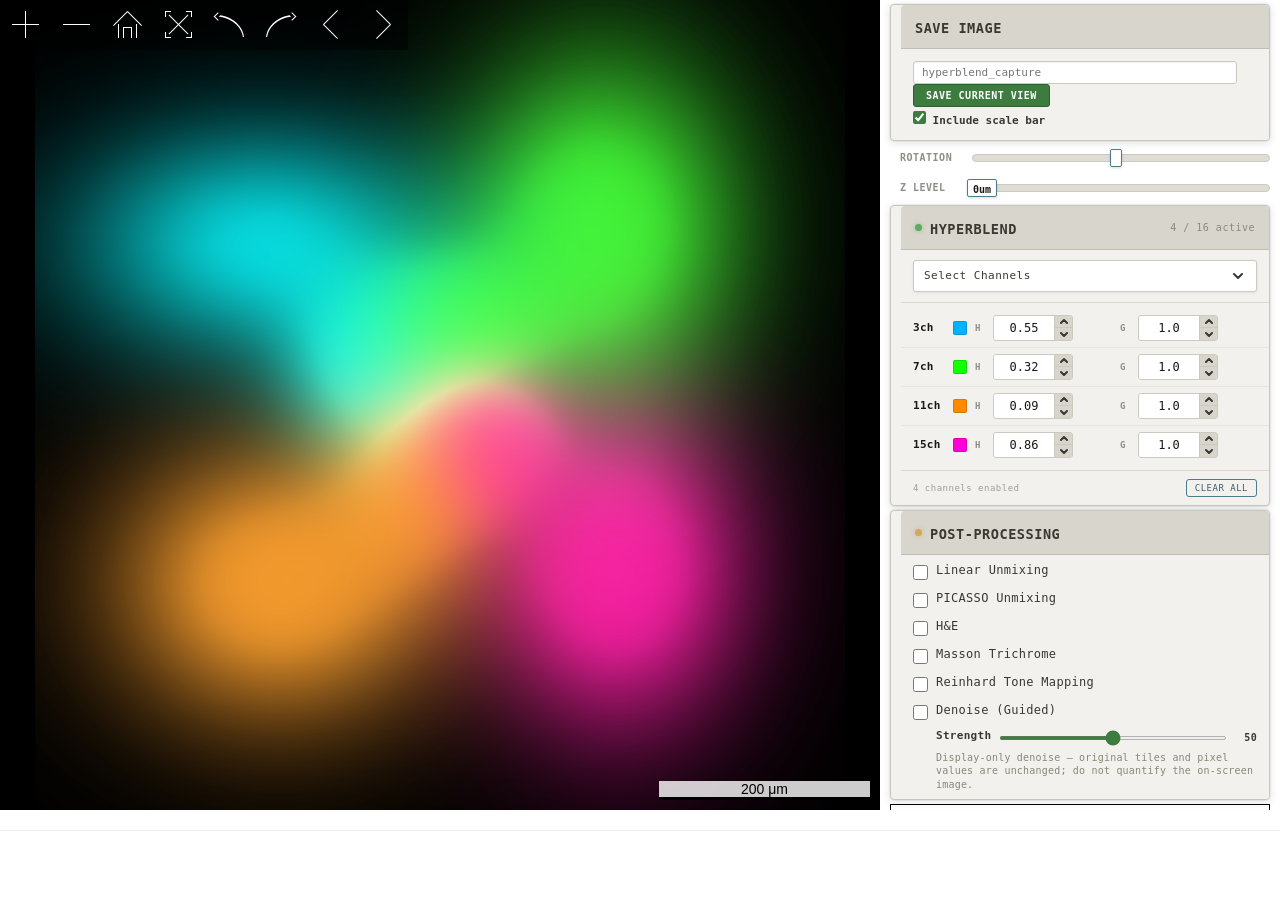
==== commit a3c143d9: "feat(demo): synthetic demo dataset, test suite and GitHub Actions CI - demo_data/: a small synthetic" ====
--- a/zstackHyper.html
+++ b/zstackHyper.html
@@ -10,7 +10,6 @@
 	<meta charset="UTF-8">
 	<title>hyperOSD Multi-Channel Blending</title>
 	<link rel="stylesheet" href="openseadragon/static/css/NISTStyle.css">
-	<link rel="stylesheet" href="openseadragon/static/css/NISTPages.css">
 	<meta name="viewport" content="width=device-width, initial-scale=1.0">
 	<!-- Resource hints (first picture). Every image listed here is chrome the viewer only
 	     asks for once all parser-blocking JS has run: the OSD navigation-button PNGs under
@@ -510,61 +509,35 @@
 
 		// ===== DATASET CONFIGURATION =====
 		// Edit these variables to configure for your dataset.
-		// Active config: PICASSO validation medium fixture (single-z, 4ch RGBA, synthetic).
-		// To switch back to RGB 12ch real data: set umPerPixel=0.258, zLevelCount=2,
-		// zLevelValues=[0,3], channelsPerImage=3, defaultChannels=[1,2,3],
-		// defaultPicasso=false, and swap the commented imageSources blocks below.
-		var umPerPixel = 1.0;            // synthetic — scale bar is decorative for this fixture
-		var zLevelCount = 2;             // multi-z z-switch test fixture (see demo/multi_z_test/)
-		var zLevelValues = [0, 3];    // z-level labels in micrometers
-		var channelsPerImage = 3;        // 4 = RGBA (all channels active); 3 = RGB (alpha slots locked)
-		var defaultChannels = [1, 2, 3, 4]; // 1-based channel numbers to enable on startup
+		var umPerPixel = 0.5;            // micrometres per pixel at full resolution (scale bar); synthetic demo value
+		var zLevelCount = 2;             // number of z-planes
+		var zLevelValues = [0, 3];       // z-level labels in micrometers
+		var channelsPerImage = 4;        // 4 = RGBA (all channels active); 3 = RGB (alpha slots locked)
+		var defaultChannels = [3, 7, 11, 15]; // 1-based channel numbers to enable on startup (the four emission peaks of the demo dataset)
 		var imageSources = [             // DZI tile source paths (grouped by z-level)
-			// Multi-z z-switch test fixture (generated by demo/multi_z_test/generate_multi_z_dataset.py).
-			// Backup of the previous single-z PICASSO config lives in
-			//   demo/multi_z_test/zstackHyper_config_backup.txt
-			//"demo/multi_z_test/deepzoom_RGBA/0.0um/1/stitch.xml",
-			//"demo/multi_z_test/deepzoom_RGBA/1.0um/1/stitch.xml",
-			//"demo/multi_z_test/deepzoom_RGBA/2.0um/1/stitch.xml",
-			// Synthetic 16ch test dataset (4 spectral components, peaks at ch2/6/12/15)
-			// "test_synthetic/deepzoom_RGBA/0.0um/1/stitch.xml",
-			// "test_synthetic/deepzoom_RGBA/0.0um/2/stitch.xml",
-			// "test_synthetic/deepzoom_RGBA/0.0um/3/stitch.xml",
-			// "test_synthetic/deepzoom_RGBA/0.0um/4/stitch.xml",
-			// // RGBA 16ch (real data)
-			// "hyperBlend_SampleData/deepzoom_RGBA_16CH/0.0um/1/stitch.xml",
-			// "hyperBlend_SampleData/deepzoom_RGBA_16CH/0.0um/2/stitch.xml",
-			// "hyperBlend_SampleData/deepzoom_RGBA_16CH/0.0um/3/stitch.xml",
-			// "hyperBlend_SampleData/deepzoom_RGBA_16CH/0.0um/4/stitch.xml",
-			// "hyperBlend_SampleData/deepzoom_RGBA_16CH/4.0um/1/stitch.xml",
-			// "hyperBlend_SampleData/deepzoom_RGBA_16CH/4.0um/2/stitch.xml",
-			// "hyperBlend_SampleData/deepzoom_RGBA_16CH/4.0um/3/stitch.xml",
-			// "hyperBlend_SampleData/deepzoom_RGBA_16CH/4.0um/4/stitch.xml",
-			// PICASSO validation — medium fixture (more visible mixing, ≤3 LSB recovery)
-			// "demo/picasso-validation/deepzoom_RGBA/medium/0.0um/1/stitch.xml",
-			// // PICASSO validation — gentle fixture (committed, deterministic, 4ch synthetic)
-			// "demo/picasso-validation/deepzoom_RGBA/gentle/0.0um/1/stitch.xml",
-			// RGB 12ch real data (gitignored) — also restore scalar config above
-			 "hyperBlend_SampleData/deepzoom_RGB_12CH/0.0um/1/stitch.xml",
-			 "hyperBlend_SampleData/deepzoom_RGB_12CH/0.0um/2/stitch.xml",
-			 "hyperBlend_SampleData/deepzoom_RGB_12CH/0.0um/3/stitch.xml",
-			 "hyperBlend_SampleData/deepzoom_RGB_12CH/0.0um/4/stitch.xml",
-			 "hyperBlend_SampleData/deepzoom_RGB_12CH/3.0um/1/stitch.xml",
-			 "hyperBlend_SampleData/deepzoom_RGB_12CH/3.0um/2/stitch.xml",
-			 "hyperBlend_SampleData/deepzoom_RGB_12CH/3.0um/3/stitch.xml",
-			 "hyperBlend_SampleData/deepzoom_RGB_12CH/3.0um/4/stitch.xml",
+			// Example: "deepzoom_RGBA/0.0um/1/stitch.xml",
+			// Synthetic demo dataset (16 channels, 2 z-levels); see demo_data/README.md
+			"demo_data/deepzoom_RGBA/0.0um/1/stitch.xml",
+			"demo_data/deepzoom_RGBA/0.0um/2/stitch.xml",
+			"demo_data/deepzoom_RGBA/0.0um/3/stitch.xml",
+			"demo_data/deepzoom_RGBA/0.0um/4/stitch.xml",
+			"demo_data/deepzoom_RGBA/3.0um/1/stitch.xml",
+			"demo_data/deepzoom_RGBA/3.0um/2/stitch.xml",
+			"demo_data/deepzoom_RGBA/3.0um/3/stitch.xml",
+			"demo_data/deepzoom_RGBA/3.0um/4/stitch.xml",
 		];
 		// ----- Linear Unmixing default matrix -----
 		// Path is relative to this HTML file. If missing or NaN, a zero-filled table is shown.
 		// Empty ('') by default so the viewer runs cleanly with no probe; set a
 		// filename (e.g. 'unmix_matrix.txt') to auto-load a matrix on startup.
+		// For the demo dataset, tick Linear Unmixing and load demo_data/unmix_matrix.txt with the Load button.
 		var matrixFileName = '';
 		var defaultUnmixing = false;              // true = auto-Apply Linear Unmixing on startup (requires matrixFileName)
 
 		// ----- PICASSO default matrix (K stacked N×N iteration matrices) -----
 		// Path is relative to this HTML file. Empty ('') by default so the viewer
 		// runs cleanly with no probe; set a filename (e.g.
-		// 'demo/picasso-validation/medium_M_p.txt') to auto-load on startup.
+		// 'picasso_matrix.txt') to auto-load on startup.
 		var picassoMatrixFileName = '';
 		var defaultPicasso = false;               // true = auto-Apply PICASSO on startup (requires picassoMatrixFileName)
 
@@ -755,7 +728,7 @@
 			});
 		}
 		$(document).on('click', '#hpDepRetry', function () { _hpHealthCheck(); });
-		// On-load dep-checklist probe — UNCONDITIONAL (spec Feature 2: probe on page
+		// On-load dep-checklist probe — UNCONDITIONAL (probe on page
 		// load). When served by hyperpicasso-app the same-origin /health resolves and
 		// the checklist auto-renders. Under a bare static fixture (no Flask /health
 		// route) the same-origin /health returns 404 → _hpHealthCheck's existing
@@ -823,7 +796,7 @@
 			console.log('[hpExtract] ' + W + 'x' + H + ', ' + enabledIdx.length +
 				' enabled, channels=[' + enabledIdx.join(',') + ']');
 		}
-		// NOTE: #hpExtractBtn click handler (Phase 3) is bound inside
+		// NOTE: #hpExtractBtn click handler is bound inside
 		// initBlendingLogic, where _setPicassoCurrentMp/_markPicassoDirty are in
 		// scope. _hpExtractFOV (above) is reachable from there via outer closure.
 
@@ -1899,7 +1872,7 @@
 
 		// PICASSO engagement UI setters — hoisted to script top level so the
 		// _autoSwitchDrawer canvas branch (also top-level) can call them. Both are
-		// pure jQuery/DOM with no closure captures. Phase 2.2: checkbox is purely
+		// pure jQuery/DOM with no closure captures. The checkbox is purely
 		// panel-visibility; engagement lives in Apply label, .engaged class, Reload
 		// lock, and the ENGAGED badge.
 		function _updatePicassoEngagedBadge(on) {
@@ -1912,7 +1885,7 @@
 			var $apply = $('#picassoApply');
 			$apply.text(on ? 'ENGAGED ✓' : 'Apply');
 			$apply.toggleClass('engaged', !!on);
-			// Reload is locked while engaged (§8.7).
+			// Reload is locked while engaged.
 			$('#picassoReload').prop('disabled', !!on);
 			_updatePicassoEngagedBadge(!!on);
 		}
@@ -1948,7 +1921,7 @@
 				console.log("[hyperOSD] Switching to canvas drawer for unsupported filter combo");
 				// PICASSO is a WebGL-only stage; disable before the drawer swap so
 				// its uniform state and the toggle reflect the legacy CPU path.
-				// Guard on drawer engagement (source of truth post-Phase 2.2) — not the
+				// Guard on drawer engagement (source of truth) — not the
 				// checkbox, which is panel-visibility only and may be checked without
 				// PICASSO being engaged.
 				if (viewer.drawer && viewer.drawer._picassoActive === true) {
@@ -1957,7 +1930,7 @@
 						try { viewer.drawer.updatePicassoConfig({ active: false }); } catch (e) { }
 					}
 					// Drive the engagement UI down first, then explicitly uncheck the
-					// toggle (§8.4 invariant: hiding the panel must not leave the
+					// toggle (invariant: hiding the panel must not leave the
 					// checkbox visually checked). .prop('checked', false) does not fire
 					// change events, so the toggle handler is not re-entered.
 					_setPicassoEngagedUI(false);
@@ -2095,7 +2068,7 @@
 
 			// Denoise strength slider (→ ε). Request path (c). SLIDER EVENT CONTRACT: 'input'
 			// updates the readout span AND re-applies ε via setDenoiseConfig + forceRedraw on
-			// every move (uniform-only fast path, no full re-composite — acceptable per spec).
+			// every move (uniform-only fast path, no full re-composite — acceptable).
 			$('#denoiseStrength').off('input.hyperblend').on('input.hyperblend', function () {
 				var strength = parseInt(this.value, 10);
 				if (isNaN(strength)) { strength = 50; }
@@ -2279,7 +2252,7 @@
 			var _datasetRoot = '';
 			if (imageSources && imageSources.length > 0) {
 				// Strip filename and path segments to get dataset root
-				// e.g. "test_synthetic/deepzoom_RGBA/0.0um/1/stitch.xml" → "test_synthetic/"
+				// e.g. "mydata/deepzoom_RGBA/0.0um/1/stitch.xml" → "mydata/"
 				var _srcParts = imageSources[0].split('/');
 				// Find the deepzoom_RGBA segment and take everything before it
 				var _dzIdx = -1;
@@ -2374,13 +2347,13 @@
 							$('#unmixDimDisplay').text(window._unmixOutputCount);
 
 							if (_unmixCurrentData.length === 0) {
-								// Last row removed — disengage the filter (per §8.3 the
+								// Last row removed — disengage the filter (the
 								// panel stays open + checkbox stays as the user left it)
 								// and immediately seed a fresh M=1 zero row so the panel
 								// stays usable: the user can edit and re-Apply without
 								// having to Reload from disk. _setLinearEngagedUI(false)
 								// inside _disengageLinear() handles badge/label/.engaged
-								// class/Zero unlock; it does NOT touch the toggle (§8.4).
+								// class/Zero unlock; it does NOT touch the toggle.
 								window._unmixOutputCount = 1;
 								$('#unmixDimDisplay').text(1);
 								$('#unmixOutputCount').val(1);
@@ -2518,16 +2491,16 @@
 				$b.text(on ? 'ENGAGED' : 'OFF');
 				$b.toggleClass('on', !!on).toggleClass('off', !on);
 			}
-			// ---- Engagement UI state setters (Phase 2 amendment) ----
+			// ---- Engagement UI state setters ----
 			// Single source of truth for Apply-button label, .engaged CSS class,
 			// Zero-button lock, and ENGAGED badge. Called from Apply success
-			// (on=true) and _disengage*() (on=false). Per §8.4 the setter does
+			// (on=true) and _disengage*() (on=false). The setter does
 			// NOT touch the toggle checkbox — the cascade case in the Linear
 			// toggle handler relies on .prop('checked', false) not firing change
 			// events (no suppress flag needed).
 
 			function _setLinearEngagedUI(on) {
-				// Phase 2.2 amendment: checkbox is purely panel-visibility now.
+				// The checkbox is purely panel-visibility now.
 				// Engagement state lives in: Apply label, .engaged class, ENGAGED
 				// badge, and Zero lock. Do NOT touch the toggle checkbox here —
 				// disengaging via Apply leaves the panel (and its checkbox) alone.
@@ -2535,7 +2508,7 @@
 				$apply.text(on ? 'ENGAGED ✓' : 'Apply');
 				$apply.toggleClass('engaged', !!on);
 				// Inputs that would create matrix/drawer incoherence while engaged
-				// are locked: Zero (§8.2), output-count (§8.6), Reload (§8.7).
+				// are locked: Zero, output-count, Reload.
 				$('#unmixZero').prop('disabled', !!on);
 				$('#unmixOutputCount').prop('disabled', !!on);
 				$('#unmixReload').prop('disabled', !!on);
@@ -2571,7 +2544,7 @@
 				}
 				$('#unmixStatus').text('Effect cleared — matrix preserved').css('color', '#a09d95');
 				$('#unmixPinvTag').hide();
-				// Phase 2.1 amendment: disengage path resets engagement UI (badge,
+				// Disengage path resets engagement UI (badge,
 				// Apply label, .engaged class, toggle checkbox sync, Zero lock) but
 				// LEAVES THE PANEL OPEN so the user can tweak numbers and re-Apply.
 				// Only the toggle-uncheck path hides the panel (user gesture = "close").
@@ -2591,13 +2564,13 @@
 				}
 				$('#unmixPanel').removeClass('cs-panel-disabled');
 				$('#picassoStatus').text('Effect cleared — matrix preserved').css('color', '#a09d95');
-				// Phase 2.1 amendment: panel stays open after disengage so the user
+				// Panel stays open after disengage so the user
 				// can adjust K, tweak the matrix, and re-Apply. Only the toggle-uncheck
 				// path hides the panel.
 				_setPicassoEngagedUI(false);
 			}
 
-			// ---- Toggle handler (Phase 2.2) ----
+			// ---- Toggle handler ----
 			// Toggle is panel-visibility only. Engagement is owned by Apply.
 			//   • Check → show panel.
 			//   • Uncheck → if PICASSO is engaged, cascade-close it (Linear is
@@ -2633,18 +2606,18 @@
 				_spUpdateComponentDropdown();
 			});
 
-			// ---- Apply handler (Phase 2 amendment §8.1: click-to-engage toggle) ----
+			// ---- Apply handler (click-to-engage toggle) ----
 			$('#unmixApply').on('click', function () {
 				var $status = $('#unmixStatus');
 				// Click while ENGAGED → disengage (read drawer, not a stale JS flag).
 				// _disengageLinear() routes UI through _setLinearEngagedUI(false): badge,
-				// Apply label, .engaged class, Zero unlock. Per §8.3 the panel stays
-				// open; per §8.4 the toggle checkbox is not touched.
+				// Apply label, .engaged class, Zero unlock. The panel stays open and
+				// the toggle checkbox is not touched.
 				if (viewer.drawer && viewer.drawer._unmixEnabled === true) {
 					_disengageLinear();
 					return;
 				}
-				// v5.0 Q5 block-on-conflict (locked, symmetric): refuse Linear Apply
+				// Block-on-conflict (symmetric): refuse Linear Apply
 				// while PICASSO is engaged. PICASSO depends on Linear's pseudoinverse
 				// and output count; mutating Linear underneath PICASSO would silently
 				// break the chain. User must uncheck the PICASSO toggle first.
@@ -2720,7 +2693,7 @@
 					}
 				});
 
-				// v5.0 Q5 block-on-conflict: the top-of-handler guard above already
+				// Block-on-conflict: the top-of-handler guard above already
 				// refuses Linear Apply while PICASSO is active. When PICASSO is
 				// inactive there is nothing to demote, so the prior unconditional
 				// updatePicassoConfig({active:false}) call has been removed.
@@ -2736,9 +2709,8 @@
 				// Maintain legacy global for any external reader (not authoritative;
 				// drawer._unmixEnabled is the source of truth).
 				window._unmixingActive = true;
-				// Phase 2 amendment §8.1: consolidated UI setter handles badge, Apply
-				// label "ENGAGED ✓", .engaged class, and Zero button lock. Per §8.4 it
-				// does NOT touch the toggle checkbox. Also ensure the panel is visible —
+				// Consolidated UI setter handles badge, Apply label "ENGAGED ✓",
+				// .engaged class, and Zero button lock. It does NOT touch the toggle checkbox. Also ensure the panel is visible —
 				// mental model is "engaged = panel open + filter on".
 				_setLinearEngagedUI(true);
 				$('#unmixPanel').show();
@@ -2756,17 +2728,17 @@
 				_initUnmixPanel();
 			});
 
-			// Linear Clear button removed in v5.1 Save/Toggle Redesign — the toggle
+			// Linear Clear button removed — the toggle
 			// is now the sole disengage path (cascades through PICASSO if engaged).
-			// _disengageLinear() (defined above) contains the original Clear body.
+			// _disengageLinear() (defined above) does the disengage.
 
 			// ---- Zero handler — panel-only matrix zeroing (does NOT disengage) ----
-			// v5.0 Change 2: complement to the new Clear semantics. Zero blanks every
-			// cell in #unmixMatrixTable and marks the panel dirty, but never calls
-			// updateUnmixConfig() — drawer state is owned by Apply/Clear alone.
+			// Zero blanks every cell in #unmixMatrixTable and marks the panel dirty,
+			// but never calls updateUnmixConfig() — drawer state is owned by Apply
+			// and the Linear toggle alone.
 			$('#unmixZero').on('click', function () {
-				// Q5 block-on-conflict guard (defense in depth — the CSS class added
-				// by Change 1 already blocks pointer-events, but the handler must
+				// Block-on-conflict guard (defense in depth — the CSS class added
+				// when PICASSO engages already blocks pointer-events, but the handler must
 				// not assume the visual layer is intact).
 				if (viewer.drawer && viewer.drawer._picassoActive === true) {
 					$('#unmixStatus').text('Uncheck PICASSO first to edit the Linear matrix.').css('color', '#c45050');
@@ -2810,7 +2782,7 @@
 			// If the user wants the picker file again, they must re-open it via Load .txt.
 			// Parser is duplicated from _initUnmixPanel rather than reusing
 			// parseMpFile() — that parser is PICASSO-only (square N×N + header gate) and
-			// would reject rectangular Linear matrices outright. See picasso-math.md §3.
+			// would reject rectangular Linear matrices outright.
 			document.getElementById('unmixLoadFile').addEventListener('change', function (ev) {
 				var f = ev.target.files && ev.target.files[0];
 				if (!f) return;
@@ -2879,8 +2851,7 @@
 					});
 			}
 			// ---- Save handler (Linear) — File System Access API with download fallback ----
-			// Restored in v5.1 (originally committed in a88331a, removed during the
-			// deploy-branch transition). State: _unmixFileHandle persists across saves
+			// State: _unmixFileHandle persists across saves
 			// once the user picks a location; _unmixSavePending guards concurrent writes
 			// (independent from PICASSO's _picassoSavePending so a Linear save in flight
 			// does not silently no-op a PICASSO save click, and vice versa).
@@ -2959,9 +2930,10 @@
 			var _picassoIsDirty = false;
 			var _picassoLoadedOnce = false;
 
-			// Verbatim port of the parseMpFile function from demo/picasso-osd-demo.html.
+			// Port of the PICASSO parseMpFile matrix parser.
 			// Enforces square N×N×K shape — rectangular matrices fail the per-row
-			// column-count check before the N gate (forbidden move #1 unreachable).
+			// column-count check before the N gate, so a rectangular matrix is never
+			// accepted as PICASSO.
 			function parseMpFile(text) {
 				var lines = text.split(/\r?\n/);
 				if (lines.length < 1) throw new Error('empty file');
@@ -3211,7 +3183,7 @@
 					});
 			}
 
-			// ---- PICASSO Toggle handler (v5.1 + Phase 2 amendment) ----
+			// ---- PICASSO Toggle handler ----
 			// Toggle mirrors engagement: check → show panel; uncheck → disengage
 			// drawer (which hides the panel itself). Disengage does NOT cascade to
 			// Linear (Linear can stand alone). Linear's toggle DOES cascade to
@@ -3225,7 +3197,7 @@
 				}
 			});
 
-			// ---- Apply (Phase 2 amendment §8.1: click-to-engage toggle) ----
+			// ---- Apply (click-to-engage toggle) ----
 			$('#picassoApply').on('click', function () {
 				var $status = $('#picassoStatus');
 				// Click while ENGAGED → disengage (drawer is source of truth).
@@ -3259,11 +3231,11 @@
 					$status.text('PICASSO drawer API unavailable on this drawer').css('color', '#c45050');
 					return;
 				}
-				// v5.0 dimension guard (master plan §5.2 R2): if Linear is engaged,
+				// Dimension guard: if Linear is engaged,
 				// PICASSO Apply must verify N === Linear's numOutputs to enter Mode 3.
-				// Phase 5 hard-gate is N=4; the drawer enforces this in updatePicassoConfig.
+				// The chain hard-gate is N=4; the drawer enforces this in updatePicassoConfig.
 				// Parse N from the PICASSO matrix file (_picassoCurrentMp.N — already
-				// loaded above at L2315). Cross-check vs. drawer._numOutputs (truth source).
+				// loaded above). Cross-check vs. drawer._numOutputs (truth source).
 				// Standalone Mode 2 (Linear off): no chain, proceed unchanged.
 				if (viewer.drawer && viewer.drawer._unmixEnabled === true) {
 					if (viewer.drawer._numOutputs !== N) {
@@ -3277,24 +3249,24 @@
 					var slicedP = _picassoCurrentMp.P.slice(0, 1);
 					viewer.drawer.updatePicassoConfig({ matrices: slicedP, N: N, K: 1, active: true });
 					window._picassoMatricesUploaded = true;
-					// v5.0 Change 1: Linear panel is greyed out (no pointer events,
+					// Linear panel is greyed out (no pointer events,
 					// "Locked — PICASSO is engaged" banner via ::before) while PICASSO
 					// is active. Drawer._picassoActive is the source of truth; the CSS
-					// class is the visual reflection. The Q5 block-on-conflict guards
+					// class is the visual reflection. The block-on-conflict guards
 					// in Linear Apply/Clear remain as belt-and-suspenders.
 					$('#unmixPanel').addClass('cs-panel-disabled');
 					$status.text(N + '×' + N + ' applied ✓').css('color', '#3d7c3f');
 					_picassoIsDirty = false;
 					$('#picassoDirtyTag').removeClass('visible');
 					$('#picassoLoadedTag').show();
-					// Phase 2 amendment §8.1: consolidated UI setter handles badge,
+					// Consolidated UI setter handles badge,
 					// Apply label "ENGAGED ✓", .engaged class, toggle checkbox sync.
 					_setPicassoEngagedUI(true);
 					$('#picassoPanel').show();
-					// v5.0 Mode 3 chain status: if the chain is engaged, append a
+					// Mode 3 chain status: if the chain is engaged, append a
 					// pointer to #unmixStatus so the user sees the link from Linear
 					// side too. _chainAllowed() is the drawer's authoritative
-					// predicate (R1 exposed it; checks dims + flags + matrix).
+					// predicate (checks dims + flags + matrix).
 					if (viewer.drawer._chainAllowed && viewer.drawer._chainAllowed()) {
 						var prev = $('#unmixStatus').text();
 						// Avoid duplicate suffix on repeat Apply.
@@ -3307,7 +3279,7 @@
 				}
 			});
 
-			// PICASSO Clear button removed in v5.1 Save/Toggle Redesign — the toggle
+			// PICASSO Clear button removed — the toggle
 			// is now the sole disengage path. _disengagePicasso() (defined above)
 			// contains the original Clear body.
 
@@ -3430,13 +3402,13 @@
 				}
 			});
 
-			// ---- Phase 3: Extract FOV -> localhost optimizer -> fill PICASSO table ----
+			// ---- Extract FOV -> localhost optimizer -> fill PICASSO table ----
 			// Bound here (inside initBlendingLogic) so _setPicassoCurrentMp/
 			// _markPicassoDirty are in scope. _hpExtractFOV is reachable via the
 			// outer closure. Route is AUTO-DERIVED from the authoritative drawer
 			// unmix state (viewer.drawer._unmixEnabled) — there is no route toggle UI.
 			function _hpGenerate(route) {
-				// Same-origin base (spec AUDIT-FIX B-origin / both-files parity token).
+				// Same-origin base (both-files parity token).
 				var HP_SERVER = (window.__HP_SERVER_OVERRIDE || (location.protocol.indexOf('http') === 0 ? location.origin : 'http://127.0.0.1:8765'));
 				// In-browser Web Worker is the DEFAULT optimizer path (Flask server is the
 				// fallback). Module workers need an http(s) origin; file:// → false → the
@@ -4103,7 +4075,7 @@
 				$('#csControlsZone').find('.cs-channel-control').remove();
 				$('#csEmptyMsg').show();
 				// Re-sync from NIST checkboxes
-				// BUG FIX v4.0 2026-05-19: skip the All-Toggle — its click handler
+				// Skip the All-Toggle — its click handler
 				// inverts every channel when all were on, blowing away _nistEn state.
 				$('#csDropdownMenu .cs-dropdown-item').not('.cs-all-toggle').each(function () {
 					var $item = $(this);
@@ -4120,7 +4092,7 @@
 			if ($('#reinhardToggle').is(':checked') && viewer.drawer && viewer.drawer.setToneMappingMode) {
 				viewer.drawer.setToneMappingMode('reinhard');
 			}
-			// BLOCKER FIX (findings #2/#3/#5/#13): resolve guided readiness BEFORE any
+			// Resolve guided readiness BEFORE any
 			// routing OR UI-labeling decision. The constructor seeds _guidedSupported=false
 			// and it is otherwise only resolved inside _ensureGuidedReady, which draw()
 			// calls solely when guided is ALREADY active. If the resync setDenoiseConfig
@@ -4339,15 +4311,15 @@
 		function sanitizeLabel(s) {
 			s = (s == null ? '' : String(s));
 			s = s.trim();
-			s = s.replace(/[\/\\:*?"<>|\x00-\x1f\x7f]/g, '');   // + Windows-reserved chars (Inc-14)
+			s = s.replace(/[\/\\:*?"<>|\x00-\x1f\x7f]/g, '');   // + Windows-reserved chars
 			s = s.replace(/\s+/g, '_');
-			s = s.replace(/^\.+/, '');                          // no leading dot (Inc-14)
+			s = s.replace(/^\.+/, '');                          // no leading dot
 			s = s.trim();
 			if (s === '') { s = 'mask'; }
 			return s;
 		}
 
-		// Inc-14: the annotator blob-download helper — the object-URL anchor pattern hoisted out of
+		// The annotator blob-download helper — the object-URL anchor pattern hoisted out of
 		// the old inline Save so the per-class PNG loop and the manifest share one writer. PARALLEL
 		// to the unmix `_downloadFallback` (which wraps text/plain and cannot carry a PNG).
 		function _annDownloadBlob(blob, filename) {
@@ -4426,7 +4398,7 @@
 				$('#osdAnnStatus').text('Nothing painted yet.');
 				return;
 			}
-			// Save (Inc-14) = one-click timestamped bundle: ONE binary mask PNG per non-empty class
+			// Save = one-click timestamped bundle: ONE binary mask PNG per non-empty class
 			// (at the Downscale radio's resolution) + a version 3 classes.json manifest listing EVERY class — an empty class is
 			// listed with NO "mask" key and produces NO PNG. Files download SEQUENTIALLY, manifest LAST.
 			var ts = new Date().toISOString().slice(0, 23).replace(/[:.]/g, '').replace('T', '-');
@@ -4472,7 +4444,7 @@
 		});
 
 		$('#osdAnnLoadBtn').on('click', function () { $('#osdAnnStatus').text('Load: select ALL mask PNGs + the classes.json together.'); $('#osdAnnLoadFile').val('').trigger('click'); });
-		// Inc-14 (A20): the v3 manifest lane. A mask File is mapped to its class by the manifest's
+		// The v3 manifest lane. A mask File is mapped to its class by the manifest's
 		// `mask` field ONLY — never by parsing the filename. A listed mask that is absent from the
 		// selection is an ATOMIC refusal: nothing is loaded and no state changes.
 		function _annLoadV3(j, pngFiles, jsonName) {
@@ -4530,7 +4502,7 @@
 				img.onload = function () {
 					if (!window.annotator || window.annotator._destroyed) { URL.revokeObjectURL(url); return; }
 					var cls = Array.isArray(j) ? j : (j && Array.isArray(j.classes) ? j.classes : null);
-					// Inc-17 (D1/D2): no v3 classes.json ⇒ every loaded class is traced into editable polygons
+					// No v3 classes.json ⇒ every loaded class is traced into editable polygons
 					// (pixels REPLACED, holes kept); a non-v3 json's `polygons` array is NOT honoured. The module
 					// flushes history itself; its onHistory status write lands BEFORE the Loaded write below.
 					var ok = window.annotator.loadLabel(img, cls);
--- a/openseadragon/style.css
+++ b/openseadragon/style.css
@@ -726,7 +726,7 @@
 }
 .pp-btn-apply:hover { background: #2d6030; }
 
-/* Engaged state — Apply button after successful engagement (Phase 2 amendment).
+/* Engaged state — Apply button after successful engagement.
    Darker green + inset shadow signals "pressed-in / active". Clicking again
    disengages, so hover still highlights. */
 .pp-btn.pp-btn-apply.engaged {
@@ -1047,9 +1047,9 @@
     position: relative;
 }
 
-/* v5.0 Change 1: Linear panel disabled while PICASSO is engaged.
- * Drawer flag (_picassoActive) is the sole source of truth — Apply/Clear
- * handlers on the PICASSO side toggle this class. */
+/* Linear panel disabled while PICASSO is engaged.
+ * Drawer flag (_picassoActive) is the sole source of truth — the PICASSO
+ * Apply/disengage handlers toggle this class. */
 .cs-panel-disabled {
     opacity: 0.65;
     pointer-events: none;
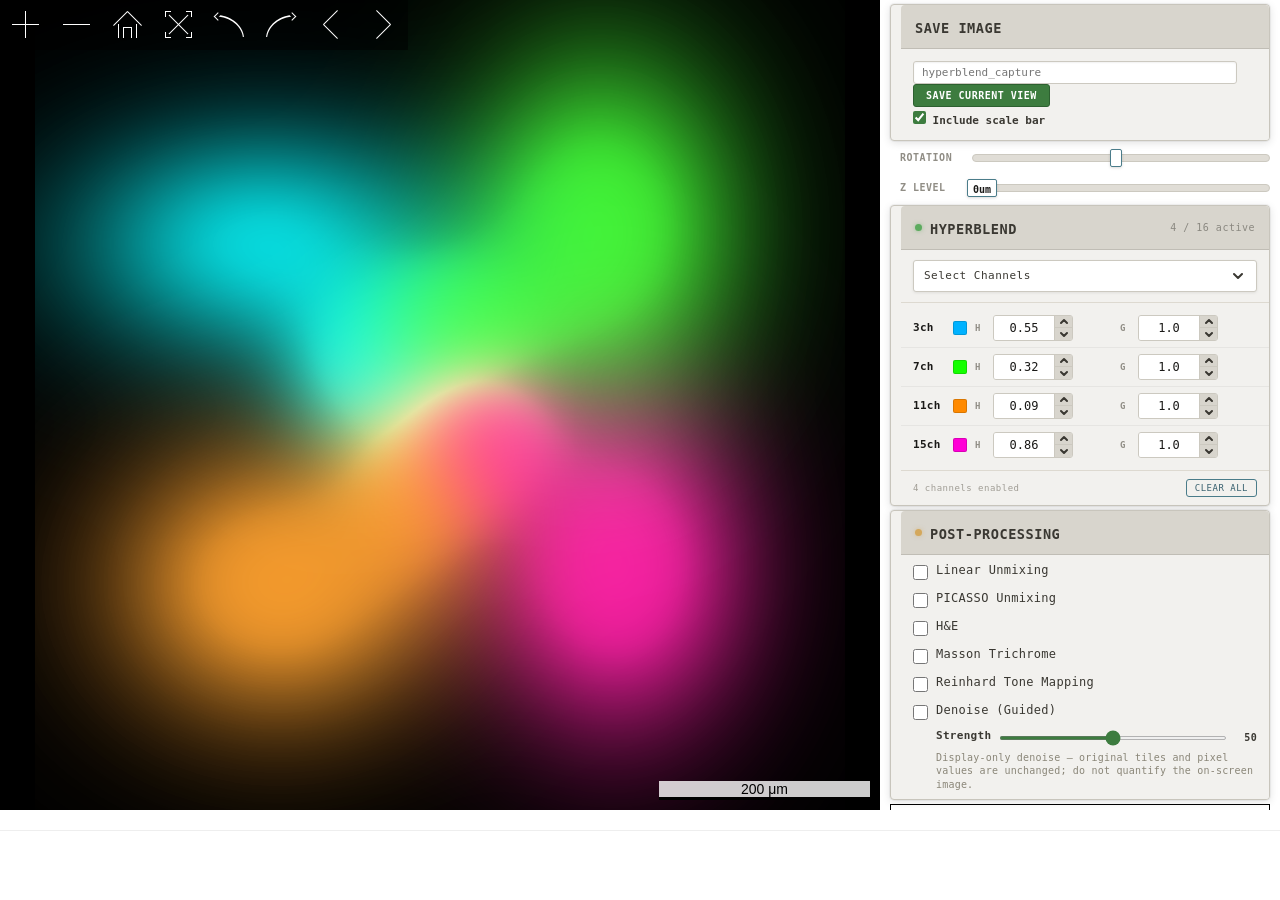
==== commit 796c4ff4: "fix(stains): disable the GPU-only stain toggles without WebGL; review follow-ups Addresses the revie" ====
--- a/zstackHyper.html
+++ b/zstackHyper.html
@@ -13,22 +13,20 @@
 	<meta name="viewport" content="width=device-width, initial-scale=1.0">
 	<!-- Resource hints (first picture). Every image listed here is chrome the viewer only
 	     asks for once all parser-blocking JS has run: the OSD navigation-button PNGs under
-	     prefixUrl, the filter bundle's plus.png and the two jQuery UI CSS sprites. They
+	     prefixUrl and the two jQuery UI CSS sprites. They
 	     weigh ~14 kB but cost ~35 round trips, and on a slow link they serialise across
 	     the six HTTP/1.1 sockets exactly where the first coarse tile would go. Hinting
 	     them in the head -- inside the first bytes of the download, long before the body's
 	     parser-blocking scripts are even reachable -- moves that latency ahead of the
 	     script phase, so the descriptors and first tiles get every socket as soon as the
 	     viewer constructs.
-	     Hrefs match the consuming tags/CSS byte for byte (same prefixUrl; plus.png comes
-	     from injected CSS so it resolves against the document, and the sprites resolve
+	     Hrefs match the consuming tags/CSS byte for byte (same prefixUrl; the sprites resolve
 	     against their own stylesheet, which lands on the same URL), so every hint is a
 	     cache reuse, never a second fetch. onerror degrades a hint the page cannot use
 	     (file://, an older dataset-local openseadragon/ copy without the .min.js files) to a miss;
 	     Flask's /view route rewrites these hrefs exactly like the script srcs. -->
 	<link rel="preload" as="script" href="openseadragon/openseadragon-bin-6.0.2/openseadragon.min.js" onerror="this.remove()">
 	<link rel="preload" as="script" href="openseadragon/openseadragon-filtering-nistfuncs-12ch.min.js" onerror="this.remove()">
-	<link rel="preload" as="image" href="openseadragon/images/plus.png" onerror="this.remove()">
 	<link rel="preload" as="image" href="openseadragon/lib/images/ui-bg_flat_75_ffffff_40x100.png" onerror="this.remove()">
 	<link rel="preload" as="image" href="openseadragon/lib/images/ui-icons_888888_256x240.png" onerror="this.remove()">
 	<link rel="preload" as="image" href="openseadragon/openseadragon-bin-6.0.2/zoomin_rest.png" onerror="this.remove()">
@@ -168,6 +166,27 @@
 						<label class="pp-toggle"><input type="checkbox" id="heToggle"><span>H&amp;E</span></label>
 						<label class="pp-toggle"><input type="checkbox" id="trichromeToggle"><span>Masson
 								Trichrome</span></label>
+						<!-- STAIN-PANEL-START -->
+						<div id="heStainPanel" class="stain-panel" style="display:none">
+							<div class="stain-head"><span class="stain-title">H&amp;E stain</span><button id="heReset" class="pp-btn pp-btn-clear" type="button">Reset</button></div>
+							<div class="stain-row"><label for="heK">k</label><input type="number" id="heK" value="2.5" min="1" max="10" step="0.1"></div>
+							<div class="stain-row"><label for="heUnmix">Unmix</label><input type="number" id="heUnmix" value="0" min="0" max="1" step="0.1"></div>
+							<div class="stain-row"><label for="heNucGain">Nuclear gain</label><input type="number" id="heNucGain" value="1" min="0" max="5" step="0.1"></div>
+							<div class="stain-row"><label for="heStrGain">Stroma gain</label><input type="number" id="heStrGain" value="1" min="0" max="5" step="0.1"></div>
+							<div class="stain-row"><label for="heNucH">Hematoxylin HSV</label><input type="number" id="heNucH" value="0.65" min="0" max="1" step="0.01" aria-label="Hematoxylin hue"><input type="number" id="heNucS" value="0.65" min="0.5" max="1" step="0.01" aria-label="Hematoxylin saturation"><input type="number" id="heNucV" value="1" min="0.2" max="1" step="0.01" aria-label="Hematoxylin value"><span id="heNucSw" class="pp-swatch"></span></div>
+							<div class="stain-row"><label for="heStrH">Eosin HSV</label><input type="number" id="heStrH" value="0.9" min="0" max="1" step="0.01" aria-label="Eosin hue"><input type="number" id="heStrS" value="0.85" min="0" max="1" step="0.01" aria-label="Eosin saturation"><input type="number" id="heStrV" value="0.9" min="0.2" max="1" step="0.01" aria-label="Eosin value"><span id="heStrSw" class="pp-swatch"></span></div>
+						</div>
+						<div id="tcStainPanel" class="stain-panel" style="display:none">
+							<div class="stain-head"><span class="stain-title">Masson Trichrome stain</span><button id="tcReset" class="pp-btn pp-btn-clear" type="button">Reset</button></div>
+							<div class="stain-row"><label for="tcK">k</label><input type="number" id="tcK" value="2.5" min="1" max="10" step="0.1"></div>
+							<div class="stain-row"><label for="tcNucGain">Nuclear gain</label><input type="number" id="tcNucGain" value="1" min="0" max="5" step="0.1"></div>
+							<div class="stain-row"><label for="tcStrGain">Stroma gain</label><input type="number" id="tcStrGain" value="1" min="0" max="5" step="0.1"></div>
+							<div class="stain-row"><label for="tcColGain">Collagen gain</label><input type="number" id="tcColGain" value="1" min="0" max="5" step="0.1"></div>
+							<div class="stain-row"><label for="tcNucH">Hematoxylin HSV</label><input type="number" id="tcNucH" value="0.65" min="0" max="1" step="0.01" aria-label="Hematoxylin hue"><input type="number" id="tcNucS" value="0.65" min="0.5" max="1" step="0.01" aria-label="Hematoxylin saturation"><input type="number" id="tcNucV" value="1" min="0.2" max="1" step="0.01" aria-label="Hematoxylin value"><span id="tcNucSw" class="pp-swatch"></span></div>
+							<div class="stain-row"><label for="tcStrH">Stroma HSV</label><input type="number" id="tcStrH" value="0.9" min="0" max="1" step="0.01" aria-label="Stroma hue"><input type="number" id="tcStrS" value="0.85" min="0" max="1" step="0.01" aria-label="Stroma saturation"><input type="number" id="tcStrV" value="0.9" min="0.2" max="1" step="0.01" aria-label="Stroma value"><span id="tcStrSw" class="pp-swatch"></span></div>
+							<div class="stain-row"><label for="tcColH">Collagen HSV</label><input type="number" id="tcColH" value="0.51" min="0" max="1" step="0.01" aria-label="Collagen hue"><input type="number" id="tcColS" value="0.85" min="0" max="1" step="0.01" aria-label="Collagen saturation"><input type="number" id="tcColV" value="1" min="0.2" max="1" step="0.01" aria-label="Collagen value"><span id="tcColSw" class="pp-swatch"></span></div>
+						</div>
+						<!-- STAIN-PANEL-END -->
 						<label class="pp-toggle"><input type="checkbox" id="reinhardToggle"><span>Reinhard Tone
 								Mapping</span></label>
 						<label class="pp-toggle"><input type="checkbox" id="denoiseToggle" title="Display-only denoise — original tiles and pixel values are unchanged; do not quantify the on-screen image."><span>Denoise (Guided)</span></label>
@@ -313,10 +332,7 @@
 						</div>
 					</div>
 				</div>
-				<!-- H&E / Trichrome NIST spinner rows appear here -->
 				<ul id="selected"></ul>
-				<!-- Hidden: NIST bundle appends filter entries here; toggle via checkboxes above -->
-				<ul id="available" style="display:none;"></ul>
 				<!-- ANNOTATION-MARKUP-START -->
 				<div id="osdAnnSection">
 					<div class="cs-header"><span class="cs-indicator osd-ann-dot"></span><h3>Annotation</h3><span id="osdAnnStatus" aria-live="polite"></span></div>
@@ -386,7 +402,6 @@
 	     protects the top-level function, but its IIFEs still overwrite
 	     constructors (Viewer, Tile, TiledImage, etc.) on the same object. -->
 	<script type="text/javascript">
-		var imagePath = 'openseadragon/images';
 		window.__osd602 = { props: {}, viewerProto: {} };
 		(function () {
 			var osd = window.OpenSeadragon;
@@ -544,6 +559,13 @@
 		// ----- Post-processing filter defaults -----
 		var defaultHE = false;                    // true = enable H&E staining on startup
 		var defaultTrichrome = false;             // true = enable Masson Trichrome on startup (mutex with H&E)
+		// Stain style overrides ({} = built-in defaults). Each key sets that control's start
+		// value and what Reset returns to; values are clamped to the control's range.
+		// H&E keys: k, unmix, nucGain, strGain, nucH, nucS, nucV, strH, strS, strV
+		// Trichrome keys: k, nucGain, strGain, colGain, nucH, nucS, nucV, strH, strS, strV, colH, colS, colV
+		// e.g. var defaultStainHE = {k: 3, nucH: 0.6};
+		var defaultStainHE = {};
+		var defaultStainTrichrome = {};
 		var defaultReinhard = false;              // true = Reinhard tone mapping on startup (false = knee curve)
 
 		// ----- Channel customization -----
@@ -684,6 +706,14 @@
 				if ($dot && $dot.length && typeof $dot.removeClass === 'function') { $dot.removeClass('ok bad warn').addClass(workerOk ? 'ok' : 'warn'); }
 				if ($txt && $txt.length && typeof $txt.text === 'function') { $txt.text(workerOk ? 'Optimizer (in-browser) ready' : 'Optimizer (in-browser) unavailable — serve over http://'); }
 			}
+			// The optimizer server is opt-in. Probe /health only when it is opted into
+			// (__HP_SERVER_OVERRIDE) or the page was served by the optional hyperpicasso-app
+			// optimizer server, a separate package that sets __HP_APP_SERVED in the HTML it
+			// serves; otherwise a plain static host would log a 404 on every load.
+			if (!(window.__HP_SERVER_OVERRIDE || window.__HP_APP_SERVED)) {
+				_renderNoServer();
+				return;
+			}
 			$rows.html('<div class="hp-dep-line hp-dep-wait">… checking</div>');
 			fetch(_hpServerBase() + '/health', { method: 'GET' }).then(function (resp) {
 				if (!resp.ok) throw new Error('bad status');
@@ -710,14 +740,15 @@
 					}
 				}
 				$rows.html(html);
-			}).catch(function () {
-				// In-browser worker is the default no-server path: a failed /health probe
-				// is expected and must NOT show the red 'not reachable' banner. Show a
-				// benign no-server line instead. Only fall through to the honest red line
-				// when the worker is also unavailable (file:// / no Worker support).
-				// NOTE: this banner is informational, not a health guarantee — the worker
-				// module is validated lazily on first Extract→PICASSO, and _hpRunWorker
-				// falls back to the server on a worker load/error/timeout.
+			}).catch(_renderNoServer);
+			// In-browser worker is the default no-server path: no server (or a failed
+			// /health probe) must NOT show a red 'not reachable' banner. Show a benign
+			// no-server line instead; only fall through to the honest red line when the
+			// worker is also unavailable (file:// / no Worker support).
+			// NOTE: this banner is informational, not a health guarantee — the worker
+			// module is validated lazily on first Extract→PICASSO, and _hpRunWorker
+			// falls back to the server on a worker load/error/timeout.
+			function _renderNoServer() {
 				var workerOk = (typeof Worker !== 'undefined' && location.protocol.indexOf('http') === 0);
 				_setDepSummary(workerOk);
 				if (workerOk) {
@@ -725,22 +756,19 @@
 				} else {
 					$rows.html('<div class="hp-dep-line hp-dep-bad">✗ in-browser optimizer unavailable — serve over http:// (or opt into the server)</div>');
 				}
-			});
+			}
 		}
 		$(document).on('click', '#hpDepRetry', function () { _hpHealthCheck(); });
-		// On-load dep-checklist probe — UNCONDITIONAL (probe on page
-		// load). When served by hyperpicasso-app the same-origin /health resolves and
-		// the checklist auto-renders. Under a bare static fixture (no Flask /health
-		// route) the same-origin /health returns 404 → _hpHealthCheck's existing
-		// !resp.ok throw → .catch() → honest red 'not reachable' line. The strict
-		// no-404 smoke contract whitelists /health (see test_zstack_html_runtime).
+		// On-load dep checklist. Served by hyperpicasso-app (__HP_APP_SERVED) the
+		// same-origin /health resolves and the checklist auto-renders; on a plain static
+		// host no request is made and the in-browser optimizer line is shown.
 		$(window).on('load', function () {
 			_hpHealthCheck();
 		});
 		function _hpExtractFOV() {
 			// Step 1: drawer guard — canvas drawer has no FBOs to read.
 			if (!viewer || !viewer.drawer || viewer.drawer.getType() !== 'hyperblend-webgl') {
-				alert('Extract requires the WebGL drawer (disable H&E/Trichrome/canvas filters)');
+				alert('Extract requires WebGL, which this browser does not provide');
 				console.warn('[hpExtract] aborted: WebGL drawer required');
 				return;
 			}
@@ -1061,8 +1089,7 @@
 				viewer.forceRedraw();
 			}
 			// Only canvas mode needs the NIST CPU processor rebuilt on z-switch;
-			// under WebGL the drawer reads layers directly (gate consistent with
-			// the drawer-suppression in _autoSwitchDrawer / Cycle B).
+			// under WebGL the drawer reads layers directly.
 			if (currentDrawerMode === 'canvas' && typeof window.updateHyperFilters === 'function') {
 				window.updateHyperFilters();
 			}
@@ -1326,7 +1353,7 @@
 			}, 500);
 		}
 
-		// Track current drawer mode so we only switch when needed
+		// Drawer mode, fixed at construction (WebGL with H&E/Trichrome as GPU passes, or canvas)
 		var currentDrawerMode = useWebGLBlend ? 'webgl' : 'canvas';
 
 		/**
@@ -1693,6 +1720,10 @@
 			// 2) Install WebGL hooks BEFORE any channel changes fire
 			if (useWebGLBlend) {
 				_hookChannelUIForWebGL();
+			} else {
+				// H&E / Trichrome are GPU-only: without WebGL the toggles cannot work, so say so.
+				$('#heToggle, #trichromeToggle').prop('disabled', true)
+					.closest('.pp-toggle').attr('title', 'Requires WebGL, which this browser does not provide');
 			}
 
 			// 2b) Populate NIST DOM element cache (elements exist after filter init)
@@ -1759,10 +1790,10 @@
 			}
 
 			// Apply default post-processing toggles
-			if (defaultHE) {
+			if (defaultHE && useWebGLBlend) {
 				$('#heToggle').prop('checked', true).trigger('change');
 			}
-			if (defaultTrichrome && !defaultHE) {
+			if (defaultTrichrome && !defaultHE && useWebGLBlend) {
 				$('#trichromeToggle').prop('checked', true).trigger('change');
 			}
 			if (defaultUnmixing) {
@@ -1774,9 +1805,9 @@
 
 			// Unsuppress after a tick (so any queued setTimeout(_syncDrawerState, 0)
 			// from the setFilterOptions wrapper is still suppressed), then do one
-			// final config push + layer-visibility sync. defaultHE/Trichrome/Unmixing
-			// ran while suppressed, so NIST's internal instance.filters has not picked
-			// up the post-process processor — rebuild it once via updateHyperFilters().
+			// final config push + layer-visibility sync, rebuilding the bundle's
+			// HyperBlend processor once via updateHyperFilters(). defaultHE/Trichrome
+			// already engaged the drawer directly through their toggle handlers.
 			setTimeout(function () {
 				window.__hyperBlendSuppressUpdates = false;
 				if (typeof window.updateHyperFilters === 'function') {
@@ -1784,19 +1815,7 @@
 				}
 				_pushChannelConfigToDrawer();
 				_updateOSDLayerVisibility();
-				// defaultHE/Trichrome toggled while the filter-list MutationObserver was
-				// not yet installed (it is set up below at _observeFilterChanges()), so the
-				// startup #selected mutation was never observed and the drawer post-process
-				// never engaged. Drive the engage path explicitly here based on the current
-				// #selected list (the H&E/Trichrome <li> is already present).
-				if ((defaultHE || defaultTrichrome) && typeof _autoSwitchDrawer === 'function') {
-					_autoSwitchDrawer();
-				}
 			}, 0);
-
-			// 6) Monitor the selected-filters list for changes.
-			// When a filter is added/removed, check if we need to switch drawers.
-			_observeFilterChanges();
 		}
 
 		/**
@@ -1851,27 +1870,7 @@
 				(16 - visibleCount) + " hidden" + (alphaSlots.size > 0 ? " (" + alphaSlots.size + " alpha slots locked)" : ""));
 		}
 
-		/**
-		 * Watch #selected (the active filter list) for DOM mutations.
-		 * When filters change, auto-switch between WebGL (HyperBlend only)
-		 * and canvas (legacy filters: H&E, MassonTrichrome, etc.).
-		 */
-		function _observeFilterChanges() {
-			if (!useWebGLBlend) return;
-
-			var selectedList = document.getElementById('selected');
-			if (!selectedList) return;
-
-			// Only watch direct children (filter add/remove), NOT subtree
-			// (subtree:true fires on spinner DOM changes → excessive calls)
-			var observer = new MutationObserver(function () {
-				_autoSwitchDrawer();
-			});
-			observer.observe(selectedList, { childList: true });
-		}
-
-		// PICASSO engagement UI setters — hoisted to script top level so the
-		// _autoSwitchDrawer canvas branch (also top-level) can call them. Both are
+		// PICASSO engagement UI setters — defined at script top level. Both are
 		// pure jQuery/DOM with no closure captures. The checkbox is purely
 		// panel-visibility; engagement lives in Apply label, .engaged class, Reload
 		// lock, and the ENGAGED badge.
@@ -1890,81 +1889,6 @@
 			_updatePicassoEngagedBadge(!!on);
 		}
 
-		function _autoSwitchDrawer() {
-			var filterNames = [];
-			$('#selected li .filterLabel').each(function () {
-				filterNames.push($(this).text().trim());
-			});
-
-			// WebGL-compatible combinations:
-			// - HyperBlend only (no post-process)
-			// - HyperBlend + H&E (Beer's law 2-stain)
-			// - HyperBlend + MassonTrichrome (Beer's law 3-stain)
-			var hasHyperBlend = filterNames.indexOf('HyperBlend') !== -1;
-			var webglPostFilters = ['H&E', 'MassonTrichrome'];
-			var otherFilters = filterNames.filter(function (name) {
-				return name !== 'HyperBlend' && webglPostFilters.indexOf(name) === -1;
-			});
-			var needsWebGL = hasHyperBlend && otherFilters.length === 0;
-
-			if (needsWebGL && currentDrawerMode !== 'webgl') {
-				console.log("[hyperOSD] Switching to WebGL drawer");
-				var success = viewer.requestDrawer('hyperblend-webgl', { mainDrawer: true });
-				if (success) {
-					currentDrawerMode = 'webgl';
-					_hookChannelUIForWebGL();
-					// 1.1: re-register processors for the new drawer. Now WebGL, so the
-					// bundle's updateFilters passes processors:[] (skips CPU filter work).
-					if (window.updateHyperFilters) window.updateHyperFilters();
-				}
-			} else if (!needsWebGL && currentDrawerMode !== 'canvas') {
-				console.log("[hyperOSD] Switching to canvas drawer for unsupported filter combo");
-				// PICASSO is a WebGL-only stage; disable before the drawer swap so
-				// its uniform state and the toggle reflect the legacy CPU path.
-				// Guard on drawer engagement (source of truth) — not the
-				// checkbox, which is panel-visibility only and may be checked without
-				// PICASSO being engaged.
-				if (viewer.drawer && viewer.drawer._picassoActive === true) {
-					window._picassoActive = false;
-					if (viewer.drawer && viewer.drawer.updatePicassoConfig) {
-						try { viewer.drawer.updatePicassoConfig({ active: false }); } catch (e) { }
-					}
-					// Drive the engagement UI down first, then explicitly uncheck the
-					// toggle (invariant: hiding the panel must not leave the
-					// checkbox visually checked). .prop('checked', false) does not fire
-					// change events, so the toggle handler is not re-entered.
-					_setPicassoEngagedUI(false);
-					$('#picassoToggle').prop('checked', false);
-					$('#picassoPanel').hide();
-					$('#picassoStatus').text('PICASSO disabled — legacy filter active (CPU path)').css('color', '#b8922e');
-				}
-				// 1.12: tear down Linear engagement while the WebGL drawer is still
-				// live so updateUnmixConfig({active:false,...}) reaches it. Guard on the
-				// DRAWER flag (sole source of truth), not window._unmixingActive. Does
-				// NOT hide #unmixPanel (panel-stays-open by design).
-				if (viewer.drawer && viewer.drawer._unmixEnabled === true && window._hyperBlendDisengageLinear) window._hyperBlendDisengageLinear();
-				var canvasSuccess = viewer.requestDrawer('canvas', { mainDrawer: true });
-				currentDrawerMode = 'canvas';
-				// 1.1: re-register processors for the canvas drawer. Now canvas, so the
-				// bundle's updateFilters passes the real CPU filters (webgl flag false).
-				// Safe in canvas mode: the wrapped updateHyperFilters' _pushChannelConfigToDrawer
-				// early-returns via its drawer-type guard.
-				if (canvasSuccess !== false && window.updateHyperFilters) window.updateHyperFilters();
-			}
-
-			// Update post-process state based on stacked filters
-			if (currentDrawerMode === 'webgl') {
-				var postFilter = null;
-				for (var i = 0; i < webglPostFilters.length; i++) {
-					if (filterNames.indexOf(webglPostFilters[i]) !== -1) {
-						postFilter = webglPostFilters[i];
-						break;
-					}
-				}
-				_updatePostProcessState(postFilter);
-			}
-		}
-
 		/**
 		 * Enable/disable post-processing based on which stacked filter is active.
 		 * @param {string|null} filterName - 'H&E', 'MassonTrichrome', or null
@@ -1983,7 +1907,6 @@
 				config.filterType = 'he';
 				config.mode = 0.0;  // H&E: nuclei=B, stroma=G
 				config.colGain = 0.0;
-				config.unmix = 0.1;
 			} else if (filterName === 'MassonTrichrome') {
 				config.filterType = 'trichrome';
 				config.mode = 1.0;  // Trichrome: nuclei=G, stroma=R, collagen=B
@@ -2009,6 +1932,10 @@
 		 * Instead, we wrap viewer.setFilterOptions() — the one external call that
 		 * the local updateFilters always makes. This catches ALL spinner changes
 		 * (arrows, Enter key, checkboxes) regardless of how they were triggered.
+		 *
+		 * It also binds the Post-Processing toggles and the native H&E / Trichrome stain
+		 * panels (#heStainPanel / #tcStainPanel), which push straight to the drawer.
+		 * Every binding is namespaced (.hyperblend / .stain) so re-hooking never doubles.
 		 */
 		function _hookChannelUIForWebGL() {
 			if (!_nistUpdateFilters) {
@@ -2082,56 +2009,43 @@
 				}
 			});
 
-			// H&E / Trichrome toggle checkboxes — programmatically click NIST +/- buttons
-			function _togglePostProcessFilter(filterName, enable) {
-				if (enable) {
-					// Click the NIST "+" button to add the filter (creates spinner DOM in #selected)
-					$('#available img.button').each(function () {
-						var $plus = $(this);
-						var liText = $plus.parent().text().trim();
-						if (liText === filterName) {
-							$plus.trigger('click');
-							// Hide minus button (removal handled via checkbox unchecking)
-							$('#selected li').each(function () {
-								var $li = $(this);
-								if ($li.find('.filterLabel').text().trim() === filterName) {
-									$li.find('img[id^="minus_"]').parent().hide();
-								}
-							});
-							return false; // break
-						}
-					});
-				} else {
-					// Find the filter in #selected by its .filterLabel and click its minus button
-					$('#selected li').each(function () {
-						var $li = $(this);
-						var label = $li.find('.filterLabel').text().trim();
-						if (label === filterName) {
-							$li.find('img[id^="minus_"]').trigger('click');
-							return false; // break
-						}
-					});
-				}
-			}
-
-			$('#heToggle').off('change.hyperblend').on('change.hyperblend', function () {
-				var checked = $(this).is(':checked');
-				if (checked) {
-					// Mutual exclusion: uncheck Trichrome
-					$('#trichromeToggle').prop('checked', false);
-					_togglePostProcessFilter('MassonTrichrome', false);
-				}
-				_togglePostProcessFilter('H&E', checked);
-			});
-
-			$('#trichromeToggle').off('change.hyperblend').on('change.hyperblend', function () {
-				var checked = $(this).is(':checked');
-				if (checked) {
-					// Mutual exclusion: uncheck H&E
-					$('#heToggle').prop('checked', false);
-					_togglePostProcessFilter('H&E', false);
-				}
-				_togglePostProcessFilter('MassonTrichrome', checked);
+			// H&E / Masson Trichrome toggles drive the drawer's Beer's-law pass directly.
+			// Mutually exclusive: checking one unchecks the other via .prop (no event, so the
+			// handler is not re-entered). Each mode shows only its own stain panel.
+			function _onStainToggle() {
+				if (this.checked) {
+					$(this.id === 'heToggle' ? '#trichromeToggle' : '#heToggle').prop('checked', false);
+				}
+				var he = $('#heToggle').is(':checked');
+				var tc = $('#trichromeToggle').is(':checked');
+				$('#heStainPanel').toggle(he);
+				$('#tcStainPanel').toggle(tc);
+				_updatePostProcessState(he ? 'H&E' : tc ? 'MassonTrichrome' : null);
+			}
+			$('#heToggle').off('change.hyperblend').on('change.hyperblend', _onStainToggle);
+			$('#trichromeToggle').off('change.hyperblend').on('change.hyperblend', _onStainToggle);
+
+			function _pushStainIfActive() {
+				if (viewer.drawer && viewer.drawer._postProcessConfig && viewer.drawer._postProcessConfig.active) {
+					_pushPostProcessConfigToDrawer();
+				}
+			}
+
+			// Stain inputs: 'input' re-renders live; 'change' also writes the clamped value back.
+			$('#heStainPanel, #tcStainPanel').off('.stain').on('input.stain change.stain', 'input', function (e) {
+				if (e.type === 'change') this.value = String(_ppNum(this.id));
+				_refreshStainSwatches();
+				_pushStainIfActive();
+			});
+
+			// Per-panel Reset: restores only that panel's inputs to their HTML defaults.
+			$('#heReset, #tcReset').off('.stain').on('click.stain', function () {
+				var he = this.id === 'heReset';
+				$(he ? '#heStainPanel' : '#tcStainPanel').find('input').each(function () {
+					this.value = this.defaultValue;
+				});
+				_refreshStainSwatches();
+				if ($(he ? '#heToggle' : '#trichromeToggle').is(':checked')) _pushStainIfActive();
 			});
 
 			// ---- Linear Unmixing UI ----
@@ -2516,9 +2430,8 @@
 			}
 
 			// _setPicassoEngagedUI / _updatePicassoEngagedBadge are defined at script
-			// top level (above _autoSwitchDrawer) — the canvas branch calls them from
-			// outside this closure. In-closure callers (_disengagePicasso, PICASSO
-			// Apply) resolve them via the scope chain.
+			// top level. In-closure callers (_disengagePicasso, PICASSO Apply) resolve
+			// them via the scope chain.
 
 			// ---- Disengage helpers (sole disengage code paths) ----
 			// _disengageLinear() — turn the Linear unmixing effect off, but preserve
@@ -2550,10 +2463,8 @@
 				// Only the toggle-uncheck path hides the panel (user gesture = "close").
 				_setLinearEngagedUI(false);
 			}
-			// Export for the top-level _autoSwitchDrawer canvas branch (1.12). The
-			// drawer-switch path lives outside this closure and must tear down Linear
-			// engagement before requestDrawer('canvas'). Intentionally reassigned on
-			// every hook generation — no run-once guard.
+			// Export the Linear disengage path for callers outside this closure.
+			// Intentionally reassigned on every hook generation — no run-once guard.
 			window._hyperBlendDisengageLinear = _disengageLinear;
 
 			// _disengagePicasso() — turn the PICASSO unmixing effect off, but preserve
@@ -4137,6 +4048,8 @@
 				}
 			}
 
+			_applyStainDefaults();
+			_refreshStainSwatches();
 			_pushChannelConfigToDrawer();
 		}
 
@@ -4214,8 +4127,9 @@
 		}
 
 		/**
-		 * Convert HSV to RGB using the same formula as the NIST filter bundle.
-		 * The bundle applies a 0.5 hue offset: h = (hue + 0.5) % 1
+		 * Convert a stain's HSV to its Beer's-law absorption RGB.
+		 * Applies a 0.5 hue offset, h = (hue + 0.5) % 1 (stains only; the channel
+		 * swatches use no offset).
 		 */
 		function _hsvToRgb(hue, sat, val) {
 			var h = (hue + 0.5) % 1;
@@ -4237,68 +4151,98 @@
 		}
 
 		/**
-		 * Read H&E/Trichrome slider values from the DOM and push to the WebGL drawer.
-		 * The NIST bundle creates spinners with IDs like "kSpinner-{idIncrement}",
-		 * "unMixSpinner-{idIncrement}", "nucGainSpinner-{idIncrement}", etc.
-		 * Each <span> contains an <input> whose .val() holds the current value.
-		 * Spectral absorption uses HSV spinners converted to RGB.
+		 * Read a stain-panel number input: NaN falls back to the HTML default
+		 * (el.defaultValue), then the value is clamped to the input's [min, max].
+		 */
+		function _ppNum(id) {
+			var el = document.getElementById(id);
+			var v = parseFloat(el.value);
+			if (isNaN(v)) v = parseFloat(el.defaultValue);
+			return Math.min(parseFloat(el.max), Math.max(parseFloat(el.min), v));
+		}
+
+		/**
+		 * Apply the DATASET CONFIGURATION stain overrides (defaultStainHE /
+		 * defaultStainTrichrome) once. Each key sets that input's value and its default,
+		 * so Reset returns to the configured style. Unknown keys and non-numbers are
+		 * skipped with a warning; viewers whose config predates these variables keep
+		 * the built-in defaults.
+		 */
+		var _stainDefaultsApplied = false;
+		function _applyStainDefaults() {
+			if (_stainDefaultsApplied) return;
+			_stainDefaultsApplied = true;
+			var sets = [
+				['he', typeof defaultStainHE === 'object' ? defaultStainHE : null],
+				['tc', typeof defaultStainTrichrome === 'object' ? defaultStainTrichrome : null]
+			];
+			sets.forEach(function (pair) {
+				var cfg = pair[1];
+				if (!cfg) return;
+				Object.keys(cfg).forEach(function (key) {
+					var el = document.getElementById(pair[0] + key.charAt(0).toUpperCase() + key.slice(1));
+					var v = parseFloat(cfg[key]);
+					if (!el || el.type !== 'number' || isNaN(v)) {
+						console.warn('[hyperOSD] ignoring stain default ' + (pair[0] === 'he' ? 'defaultStainHE.' : 'defaultStainTrichrome.') + key);
+						return;
+					}
+					v = Math.min(parseFloat(el.max), Math.max(parseFloat(el.min), v));
+					el.defaultValue = String(v);
+					el.value = String(v);
+				});
+			});
+		}
+
+		/**
+		 * Display-only swatch: the colour a full-strength stain transmits, using the
+		 * shader's normalised Beer's law (exp(-k*a) - exp(-k)) / (1 - exp(-k)).
+		 */
+		function _stainSwatchCss(rgb, k) {
+			var e = Math.exp(-k);
+			return 'rgb(' + rgb.map(function (a) {
+				return Math.round(255 * Math.max(0, (Math.exp(-k * a) - e) / (1 - e)));
+			}).join(',') + ')';
+		}
+
+		/** Repaint all five stain swatches, each from its own panel's HSV and k. */
+		function _refreshStainSwatches() {
+			[['he', ['Nuc', 'Str']], ['tc', ['Nuc', 'Str', 'Col']]].forEach(function (set) {
+				var p = set[0];
+				var k = _ppNum(p + 'K');
+				set[1].forEach(function (s) {
+					var rgb = _hsvToRgb(_ppNum(p + s + 'H'), _ppNum(p + s + 'S'), _ppNum(p + s + 'V'));
+					document.getElementById(p + s + 'Sw').style.background = _stainSwatchCss(rgb, k);
+				});
+			});
+		}
+
+		/**
+		 * Push the active stain mode's settings to the WebGL drawer. H&E reads only the
+		 * he* inputs and Trichrome only the tc* inputs, so the two modes never share
+		 * values. Mode gating is mandatory: the shader applies u_unmix in both modes, so
+		 * unmix comes only from H&E; colGain/colRGB come only from Trichrome (H&E keeps
+		 * the colGain 0 set by _updatePostProcessState). Neither mode on: nothing to push.
 		 */
 		function _pushPostProcessConfigToDrawer() {
 			if (!viewer || !viewer.drawer || viewer.drawer.getType() !== 'hyperblend-webgl') return;
 			if (!viewer.drawer.updatePostProcessConfig) return;
 
-			var config = {};
-
-			// Read k (absorption coefficient)
-			$('span[id^="kSpinner-"] input').each(function () {
-				var val = parseFloat($(this).val());
-				if (!isNaN(val)) config.k = val;
-			});
-			// Read unmix (spectral unmixing, H&E only)
-			$('span[id^="unMixSpinner-"] input').each(function () {
-				var val = parseFloat($(this).val());
-				if (!isNaN(val)) config.unmix = val;
-			});
-			// Read per-stain gains
-			$('span[id^="nucGainSpinner-"] input').each(function () {
-				var val = parseFloat($(this).val());
-				if (!isNaN(val)) config.nucGain = val;
-			});
-			$('span[id^="strGainSpinner-"] input').each(function () {
-				var val = parseFloat($(this).val());
-				if (!isNaN(val)) config.strGain = val;
-			});
-			$('span[id^="colGainSpinner-"] input').each(function () {
-				var val = parseFloat($(this).val());
-				if (!isNaN(val)) config.colGain = val;
-			});
-
-			// Read spectral absorption HSV spinners and convert to RGB
-			// (matches NIST bundle's (hue + 0.5) % 1 conversion)
-			var nH = null, nS = null, nV = null;
-			$('span[id^="nucHueSpinner-"] input').each(function () { var v = parseFloat($(this).val()); if (!isNaN(v)) nH = v; });
-			$('span[id^="nucSatSpinner-"] input').each(function () { var v = parseFloat($(this).val()); if (!isNaN(v)) nS = v; });
-			$('span[id^="nucValSpinner-"] input').each(function () { var v = parseFloat($(this).val()); if (!isNaN(v)) nV = v; });
-			if (nH !== null && nS !== null && nV !== null) {
-				config.nucRGB = _hsvToRgb(nH, nS, nV);
-			}
-
-			var sH = null, sS = null, sV = null;
-			$('span[id^="strHueSpinner-"] input').each(function () { var v = parseFloat($(this).val()); if (!isNaN(v)) sH = v; });
-			$('span[id^="strSatSpinner-"] input').each(function () { var v = parseFloat($(this).val()); if (!isNaN(v)) sS = v; });
-			$('span[id^="strValSpinner-"] input').each(function () { var v = parseFloat($(this).val()); if (!isNaN(v)) sV = v; });
-			if (sH !== null && sS !== null && sV !== null) {
-				config.strRGB = _hsvToRgb(sH, sS, sV);
-			}
-
-			var cH = null, cS = null, cV = null;
-			$('span[id^="colHueSpinner-"] input').each(function () { var v = parseFloat($(this).val()); if (!isNaN(v)) cH = v; });
-			$('span[id^="colSatSpinner-"] input').each(function () { var v = parseFloat($(this).val()); if (!isNaN(v)) cS = v; });
-			$('span[id^="colValSpinner-"] input').each(function () { var v = parseFloat($(this).val()); if (!isNaN(v)) cV = v; });
-			if (cH !== null && cS !== null && cV !== null) {
-				config.colRGB = _hsvToRgb(cH, cS, cV);
-			}
-
+			var p = $('#heToggle').is(':checked') ? 'he' : $('#trichromeToggle').is(':checked') ? 'tc' : null;
+			if (!p) return;
+
+			var config = {
+				k: _ppNum(p + 'K'),
+				nucGain: _ppNum(p + 'NucGain'),
+				strGain: _ppNum(p + 'StrGain'),
+				nucRGB: _hsvToRgb(_ppNum(p + 'NucH'), _ppNum(p + 'NucS'), _ppNum(p + 'NucV')),
+				strRGB: _hsvToRgb(_ppNum(p + 'StrH'), _ppNum(p + 'StrS'), _ppNum(p + 'StrV'))
+			};
+			if (p === 'he') {
+				config.unmix = _ppNum('heUnmix');
+			} else {
+				config.colGain = _ppNum('tcColGain');
+				config.colRGB = _hsvToRgb(_ppNum('tcColH'), _ppNum('tcColS'), _ppNum('tcColV'));
+			}
 			viewer.drawer.updatePostProcessConfig(config);
 		}
 
--- a/openseadragon/style.css
+++ b/openseadragon/style.css
@@ -45,15 +45,11 @@
     margin-right: 10px;
 }
 
-#available {
-    list-style-type: none;
-}
-
 ul {
     padding: 0;
 }
 
-#available, #selected {
+#selected {
     border: 1px solid black;
     min-height: 25px;
 }
@@ -692,6 +688,59 @@
     min-width: 22px;
     text-align: right;
     color: #3a3832;
+}
+
+/* Native H&E / Masson Trichrome stain panels (one per mode, shown by its toggle).
+   Indented under the toggles like the denoise rows. Label rules are scoped under
+   #filterWindow so they win over the later `#filterWindow label` rule. */
+.stain-panel {
+    padding: 2px 0 4px 23px;
+    font-family: 'JetBrains Mono', 'SF Mono', 'Fira Code', 'Cascadia Code', monospace;
+    font-size: 10px;
+    font-weight: 600;
+    color: #6a665c;
+}
+
+.stain-head {
+    display: flex;
+    justify-content: space-between;
+    align-items: center;
+    padding-bottom: 2px;
+}
+
+.stain-title {
+    font-size: 11px;
+    color: #3a3832;
+}
+
+.stain-row {
+    display: flex;
+    gap: 4px;
+    align-items: center;
+    padding: 1px 0;
+}
+
+#filterWindow .stain-row label {
+    flex: 0 0 104px;
+    font-size: 10px;
+    font-weight: 600;
+    color: #6a665c;
+}
+
+.stain-row input[type="number"] {
+    width: 52px;
+    font-family: 'JetBrains Mono', 'SF Mono', 'Fira Code', 'Cascadia Code', monospace;
+    font-size: 11px;
+    border: 1px solid #c8c5bc;
+    border-radius: 3px;
+}
+
+.pp-swatch {
+    display: inline-block;
+    width: 14px;
+    height: 14px;
+    border: 1px solid #8a8678;
+    border-radius: 2px;
 }
 
 .pp-select {
@@ -966,63 +1015,6 @@
     font-family: 'JetBrains Mono', 'SF Mono', 'Fira Code', 'Cascadia Code', monospace;
     font-size: 11px;
     color: #3a3832;
-}
-
-/* ── Style NIST H&E/Trichrome spinners to match instrument panel ── */
-#selected .filterLabel {
-    font-family: 'JetBrains Mono', 'SF Mono', 'Fira Code', 'Cascadia Code', monospace;
-    font-size: 11px;
-    font-weight: 600;
-    color: #1a1917;
-    letter-spacing: 0.3px;
-}
-
-#selected .wdzt-cell-layout label {
-    font-family: 'JetBrains Mono', 'SF Mono', 'Fira Code', 'Cascadia Code', monospace;
-    font-size: 10px;
-    font-weight: 600;
-    color: #908d85;
-    letter-spacing: 0.5px;
-}
-
-#selected .ui-spinner {
-    border: 1px solid #ccc9c0 !important;
-    border-radius: 3px !important;
-    box-shadow: inset 0 1px 2px rgba(0,0,0,0.08) !important;
-    height: 26px !important;
-    overflow: hidden !important;
-}
-
-#selected .ui-spinner input.ui-spinner-input {
-    font-family: 'JetBrains Mono', 'SF Mono', 'Fira Code', 'Cascadia Code', monospace !important;
-    font-size: 12px !important;
-    font-weight: 500 !important;
-    color: #1a1917 !important;
-    border: none !important;
-    padding: 2px 4px !important;
-    background: #fff !important;
-}
-
-#selected .ui-spinner .ui-spinner-button {
-    background: #d8d5cd !important;
-    border: none !important;
-    border-left: 1px solid #ccc9c0 !important;
-    width: 18px !important;
-}
-
-#selected .ui-spinner .ui-spinner-button:hover {
-    background: #c0bdb5 !important;
-}
-
-#selected .ui-spinner .ui-spinner-button .ui-icon {
-    background-color: transparent !important;
-}
-
-/* NIST checkbox styling */
-#selected input[type="checkbox"] {
-    accent-color: #3d7c3f;
-    width: 15px;
-    height: 15px;
 }
 
 /* Section headings in filterWindow */
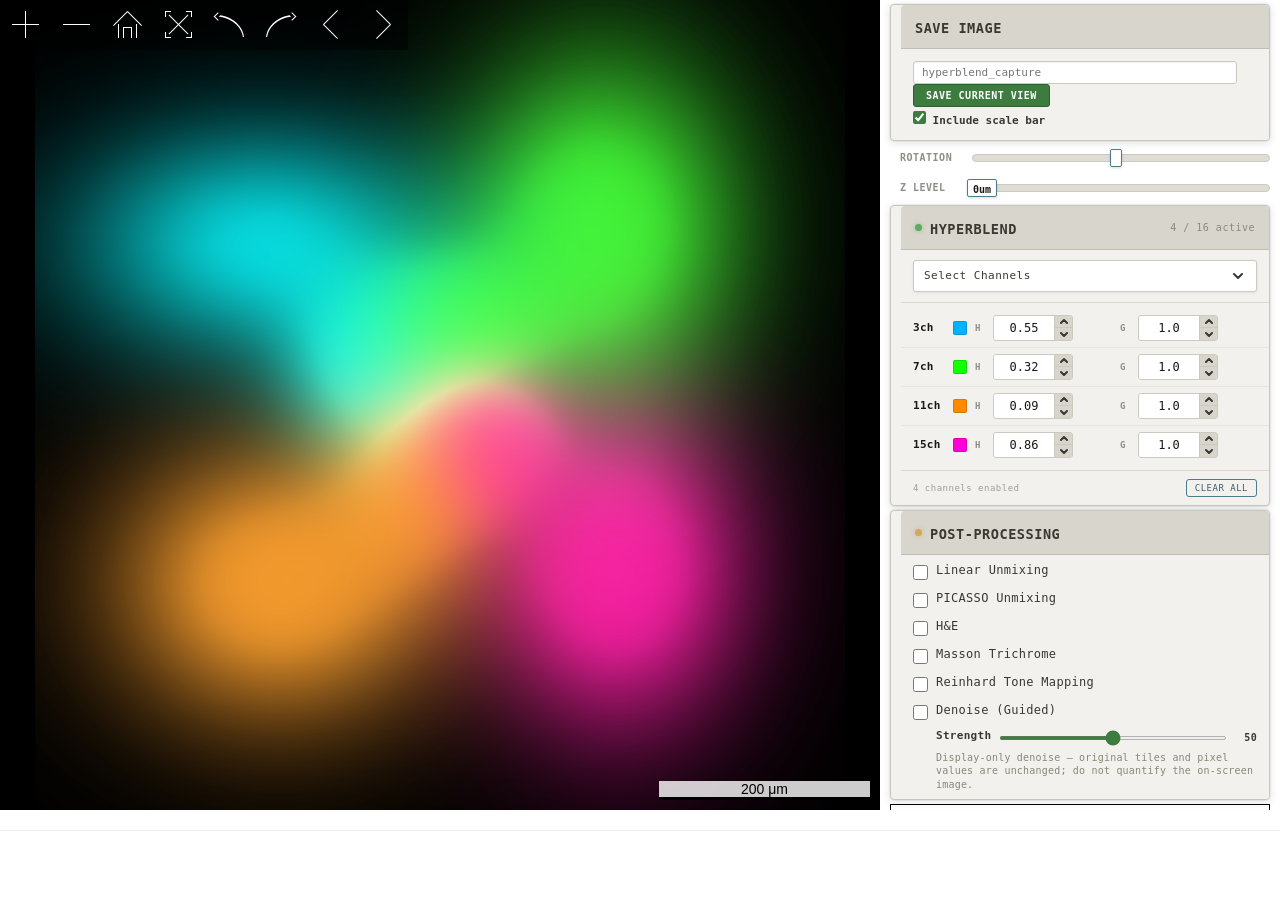
==== commit f16931d3: "fix(stains): gate the stain toggles on the drawer actually in use Addresses the re-review on #18.  C" ====
--- a/zstackHyper.html
+++ b/zstackHyper.html
@@ -1720,8 +1720,11 @@
 			// 2) Install WebGL hooks BEFORE any channel changes fire
 			if (useWebGLBlend) {
 				_hookChannelUIForWebGL();
-			} else {
-				// H&E / Trichrome are GPU-only: without WebGL the toggles cannot work, so say so.
+			}
+			// H&E / Trichrome are GPU-only. Decide on the drawer actually in use (OSD can still
+			// fall back to canvas after the support probe passed) and, without it, say so.
+			var gpuStains = !!(viewer.drawer && viewer.drawer.getType() === 'hyperblend-webgl');
+			if (!gpuStains) {
 				$('#heToggle, #trichromeToggle').prop('disabled', true)
 					.closest('.pp-toggle').attr('title', 'Requires WebGL, which this browser does not provide');
 			}
@@ -1790,10 +1793,10 @@
 			}
 
 			// Apply default post-processing toggles
-			if (defaultHE && useWebGLBlend) {
+			if (defaultHE && gpuStains) {
 				$('#heToggle').prop('checked', true).trigger('change');
 			}
-			if (defaultTrichrome && !defaultHE && useWebGLBlend) {
+			if (defaultTrichrome && !defaultHE && gpuStains) {
 				$('#trichromeToggle').prop('checked', true).trigger('change');
 			}
 			if (defaultUnmixing) {
